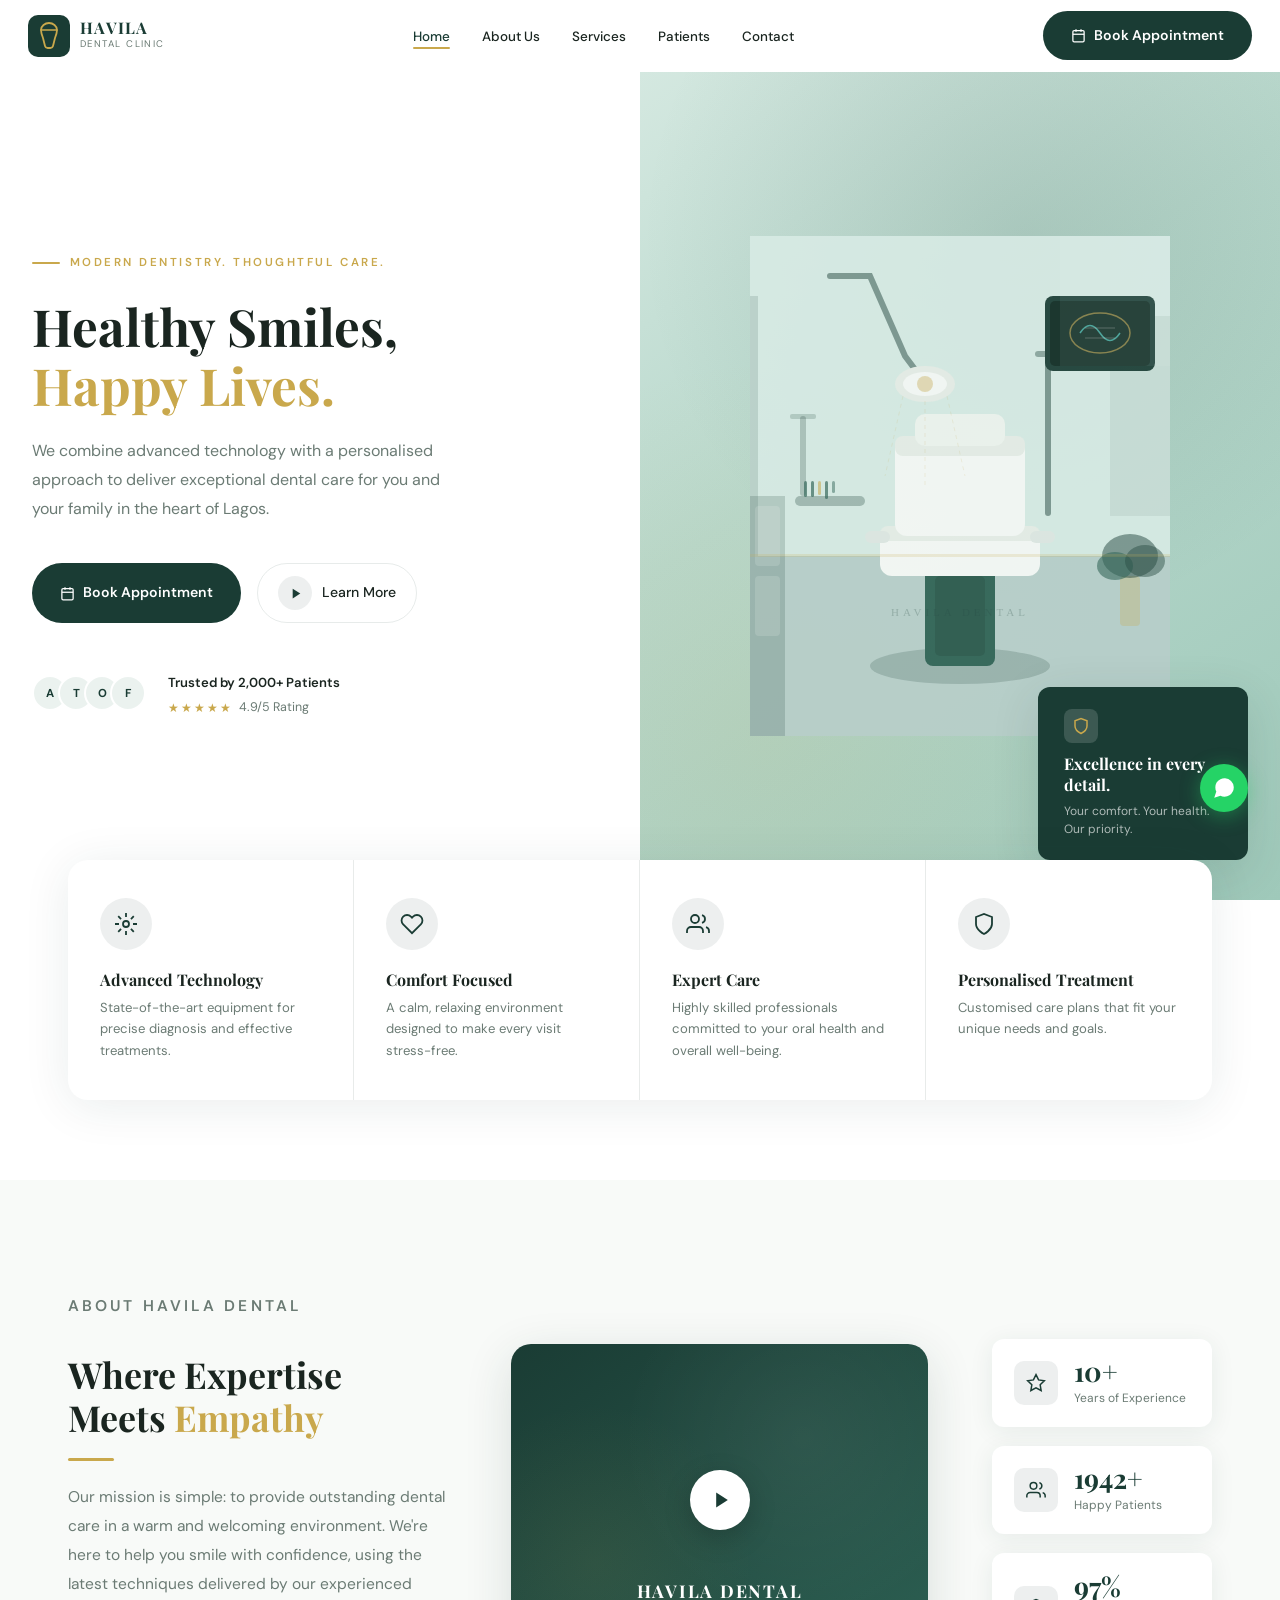
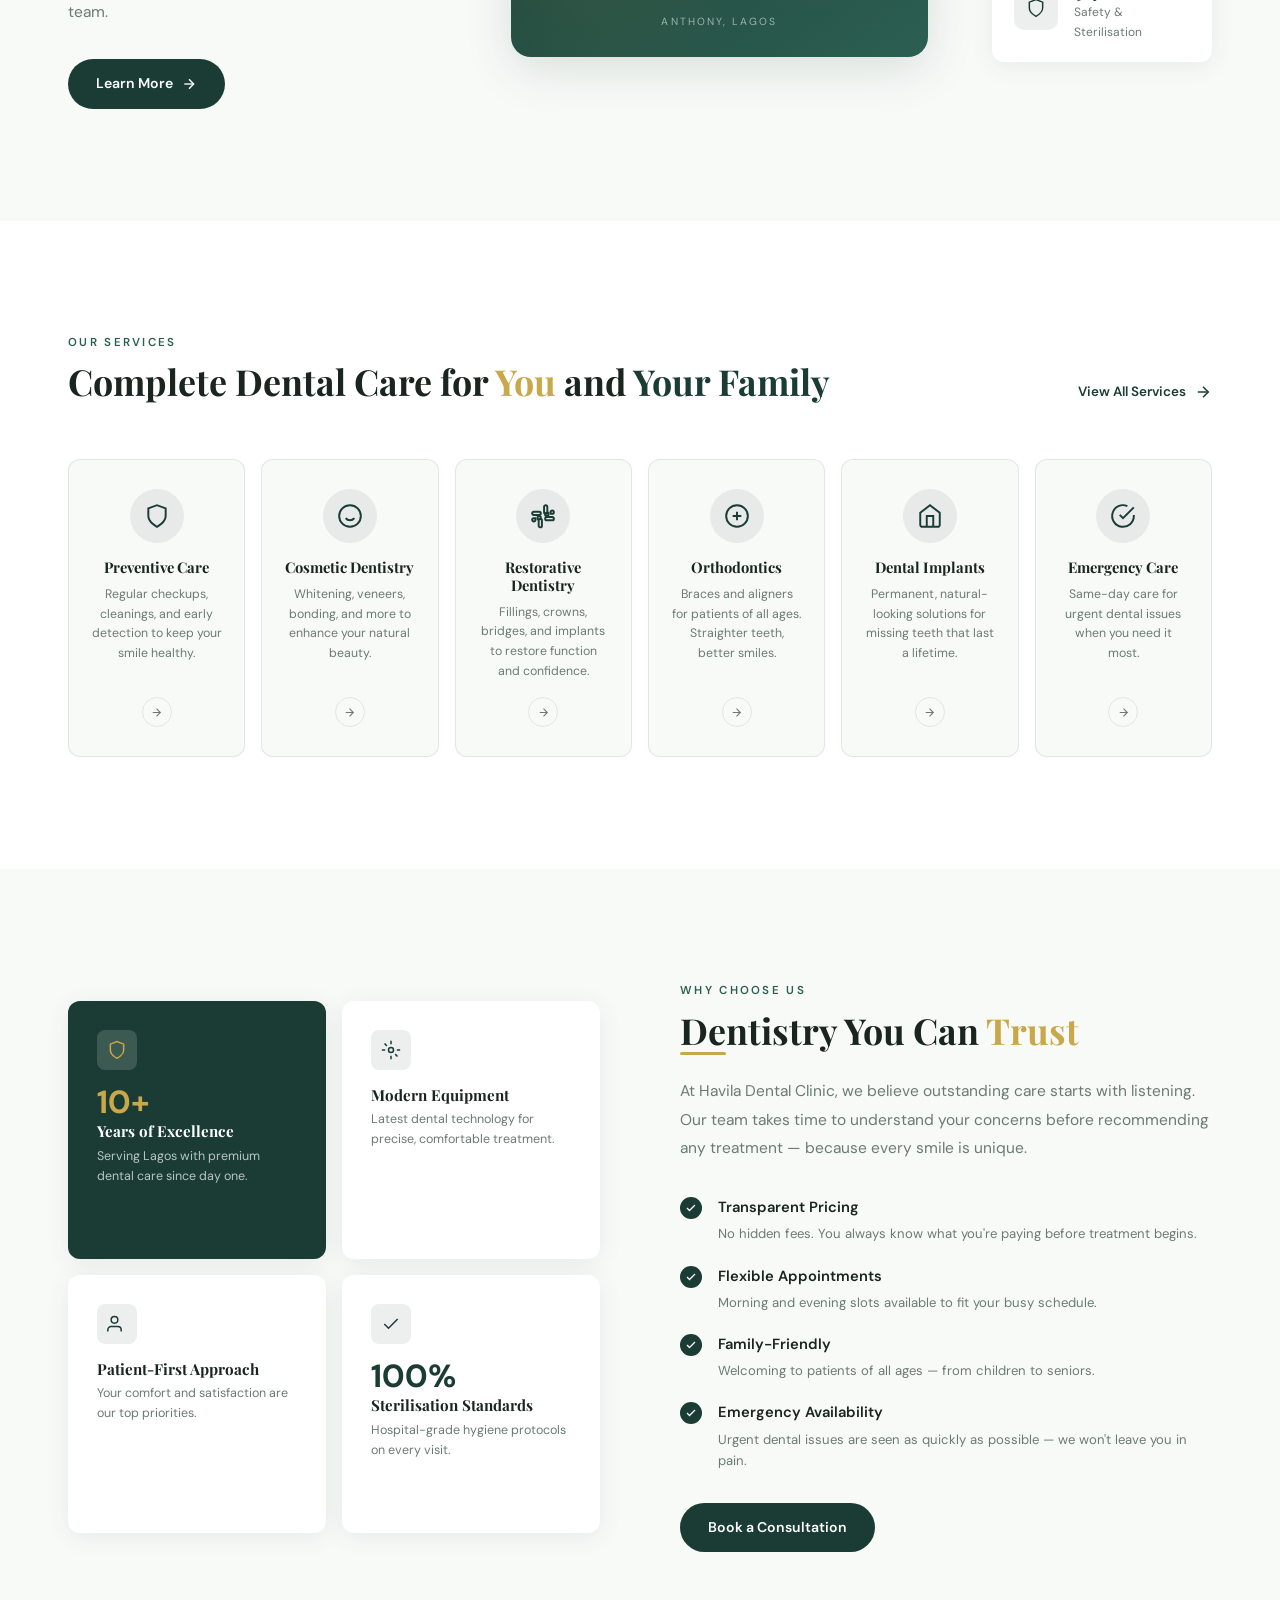
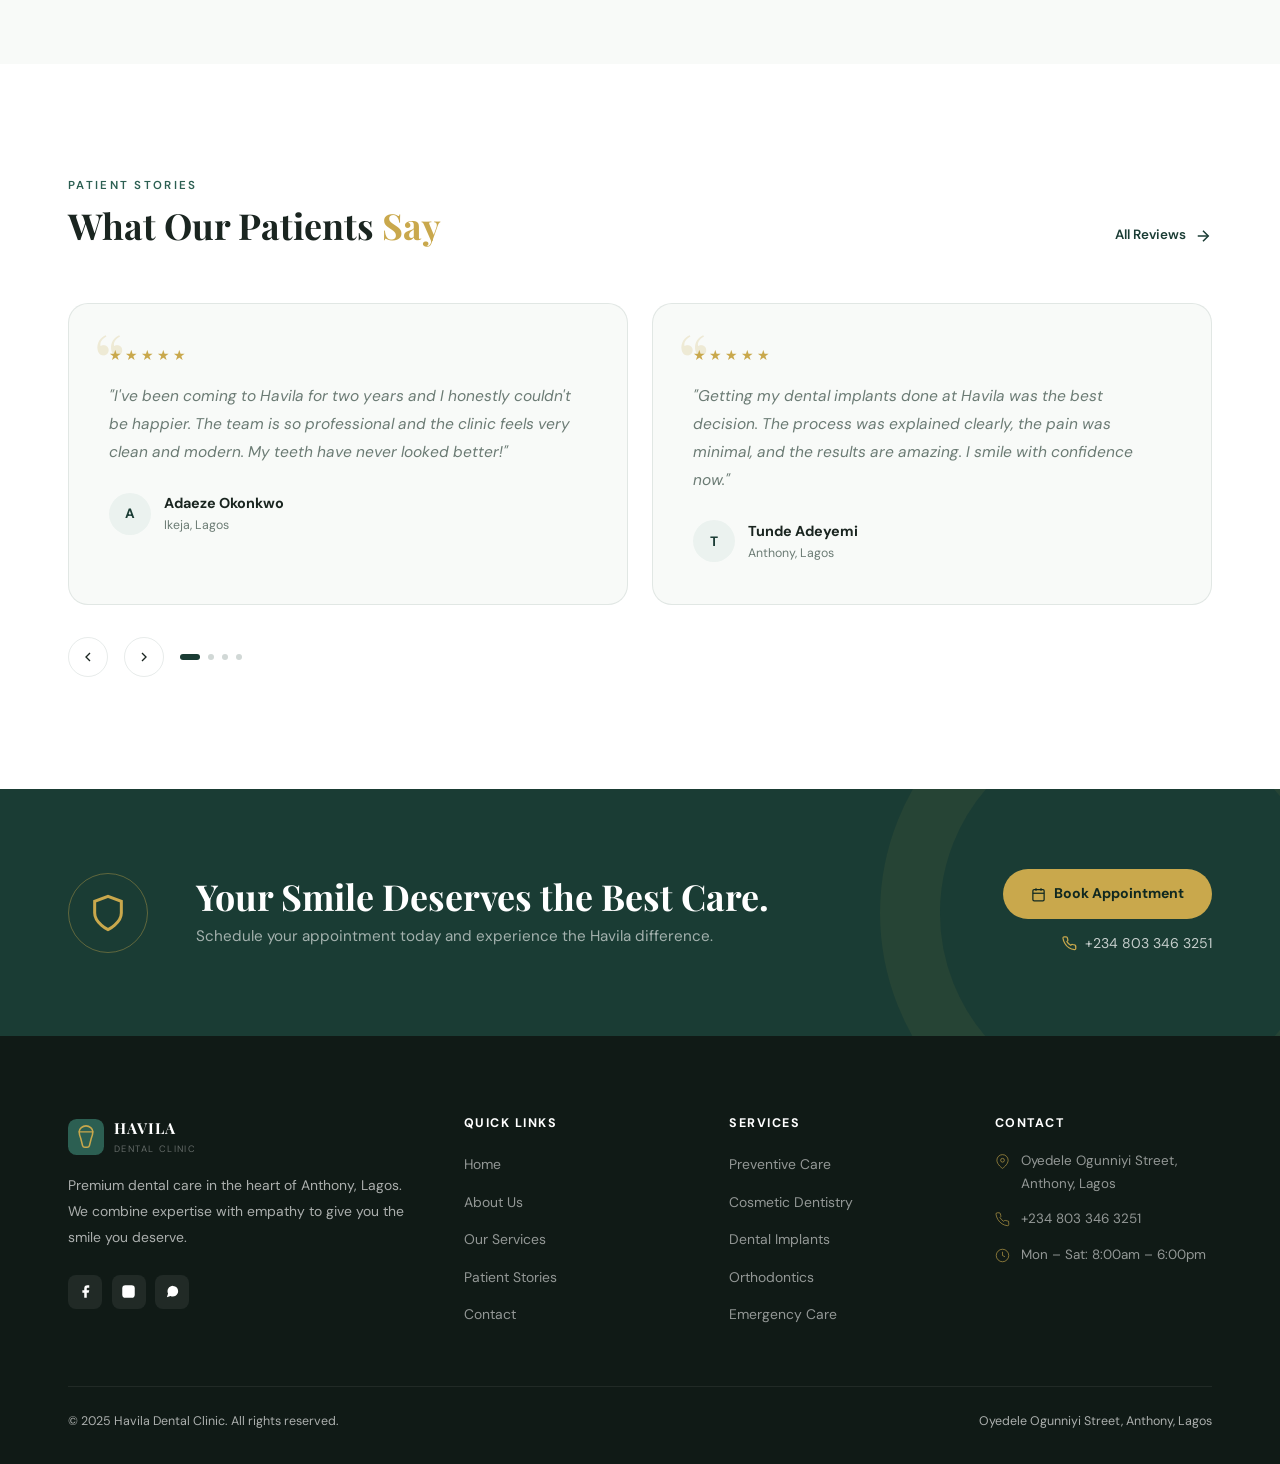
==== index.html @ 0b5bcbea "Rebuild website with Harmony Dental template design Complete redesign to clean light-theme layout ma" ====
<!DOCTYPE html>
<html lang="en">
<head>
  <meta charset="UTF-8" />
  <meta name="viewport" content="width=device-width, initial-scale=1.0" />
  <title>Havila Dental Clinic — Premium Dental Care in Lagos</title>
  <meta name="description" content="Havila Dental Clinic offers premium dental care in Anthony, Lagos. Book your appointment today." />
  <link rel="preconnect" href="https://fonts.googleapis.com" />
  <link rel="preconnect" href="https://fonts.gstatic.com" crossorigin />
  <link href="https://fonts.googleapis.com/css2?family=Playfair+Display:ital,wght@0,700;0,800;1,700&family=DM+Sans:wght@400;500;600;700&display=swap" rel="stylesheet" />
  <link rel="stylesheet" href="styles.css" />
</head>
<body>

<!-- ═══ NAVBAR ═══ -->
<nav id="navbar">
  <a href="index.html" class="nav-logo">
    <svg class="nav-logo-icon" viewBox="0 0 42 42" fill="none" xmlns="http://www.w3.org/2000/svg">
      <rect width="42" height="42" rx="10" fill="#1A3C34"/>
      <path d="M21 8C17 8 13 11 13 15c0 2.5.8 5 2 8l2 8c.3 1.2 1.4 2 2.6 2h2.8c1.2 0 2.3-.8 2.6-2l2-8c1.2-3 2-5.5 2-8 0-4-4-7-8-7z" fill="none" stroke="#C9A84C" stroke-width="1.8" stroke-linejoin="round"/>
      <path d="M13 15h16" stroke="#C9A84C" stroke-width="1.4" stroke-linecap="round"/>
    </svg>
    <div class="nav-logo-text">
      <span class="nav-logo-name">HAVILA</span>
      <span class="nav-logo-sub">Dental Clinic</span>
    </div>
  </a>

  <ul class="nav-links">
    <li><a href="index.html" class="active">Home</a></li>
    <li><a href="about.html">About Us</a></li>
    <li><a href="services.html">Services</a></li>
    <li><a href="testimonials.html">Patients</a></li>
    <li><a href="contact.html">Contact</a></li>
  </ul>

  <div class="nav-right">
    <a href="contact.html" class="btn-primary">
      <svg width="15" height="15" viewBox="0 0 24 24" fill="none" stroke="currentColor" stroke-width="2"><rect x="3" y="4" width="18" height="18" rx="2"/><line x1="16" y1="2" x2="16" y2="6"/><line x1="8" y1="2" x2="8" y2="6"/><line x1="3" y1="10" x2="21" y2="10"/></svg>
      Book Appointment
    </a>
    <button class="nav-toggle" id="navToggle" aria-label="Menu">
      <span></span><span></span><span></span>
    </button>
  </div>
</nav>

<!-- Mobile Nav -->
<div class="nav-mobile" id="mobileNav">
  <div class="nav-mobile-header">
    <a href="index.html" class="nav-logo">
      <svg class="nav-logo-icon" viewBox="0 0 42 42" fill="none"><rect width="42" height="42" rx="10" fill="#1A3C34"/><path d="M21 8C17 8 13 11 13 15c0 2.5.8 5 2 8l2 8c.3 1.2 1.4 2 2.6 2h2.8c1.2 0 2.3-.8 2.6-2l2-8c1.2-3 2-5.5 2-8 0-4-4-7-8-7z" fill="none" stroke="#C9A84C" stroke-width="1.8"/><path d="M13 15h16" stroke="#C9A84C" stroke-width="1.4" stroke-linecap="round"/></svg>
      <div class="nav-logo-text"><span class="nav-logo-name">HAVILA</span><span class="nav-logo-sub">Dental Clinic</span></div>
    </a>
    <button class="nav-close" id="navClose">✕</button>
  </div>
  <a href="index.html">Home</a>
  <a href="about.html">About Us</a>
  <a href="services.html">Services</a>
  <a href="testimonials.html">Patients</a>
  <a href="contact.html">Contact</a>
  <a href="contact.html" class="btn-primary">Book Appointment</a>
</div>

<!-- ═══ HERO ═══ -->
<section class="hero">
  <div class="hero-content">
    <p class="hero-eyebrow">Modern Dentistry. Thoughtful Care.</p>
    <h1>Healthy Smiles,<br><span class="gold">Happy Lives.</span></h1>
    <p class="hero-sub">We combine advanced technology with a personalised approach to deliver exceptional dental care for you and your family in the heart of Lagos.</p>
    <div class="hero-ctas">
      <a href="contact.html" class="btn-primary">
        <svg width="15" height="15" viewBox="0 0 24 24" fill="none" stroke="currentColor" stroke-width="2"><rect x="3" y="4" width="18" height="18" rx="2"/><line x1="16" y1="2" x2="16" y2="6"/><line x1="8" y1="2" x2="8" y2="6"/><line x1="3" y1="10" x2="21" y2="10"/></svg>
        Book Appointment
      </a>
      <a href="about.html" class="btn-ghost">
        <span class="play-icon">
          <svg viewBox="0 0 24 24"><polygon points="5,3 19,12 5,21"/></svg>
        </span>
        Learn More
      </a>
    </div>
    <div class="hero-proof">
      <div class="avatars">
        <div class="avatar">A</div>
        <div class="avatar">T</div>
        <div class="avatar">O</div>
        <div class="avatar">F</div>
      </div>
      <div class="proof-info">
        <span class="proof-label">Trusted by 2,000+ Patients</span>
        <div class="proof-rating">
          <span class="stars">★★★★★</span>
          <span class="rating-text">4.9/5 Rating</span>
        </div>
      </div>
    </div>
  </div>

  <div class="hero-image">
    <div class="hero-image-bg"></div>
    <div class="hero-image-art">
      <svg class="hero-svg-art" viewBox="0 0 420 500" fill="none" xmlns="http://www.w3.org/2000/svg">
        <!-- Room background -->
        <rect width="420" height="500" fill="#C8DDD7"/>
        <!-- Back wall -->
        <rect x="0" y="0" width="420" height="320" fill="#D8EBE5"/>
        <!-- Floor -->
        <rect x="0" y="320" width="420" height="180" fill="#B8CECA"/>
        <!-- Wall accent panels -->
        <rect x="0" y="60" width="8" height="260" fill="#1A3C34" opacity="0.15"/>
        <rect x="360" y="80" width="60" height="200" fill="#1A3C34" opacity="0.08"/>
        <!-- Dental chair base -->
        <ellipse cx="210" cy="430" rx="90" ry="18" fill="#1A3C34" opacity="0.2"/>
        <rect x="175" y="330" width="70" height="100" rx="8" fill="#2C5F52"/>
        <rect x="185" y="340" width="50" height="80" rx="5" fill="#1A3C34" opacity="0.3"/>
        <!-- Chair seat -->
        <rect x="130" y="290" width="160" height="50" rx="12" fill="#F8FAF8"/>
        <rect x="130" y="290" width="160" height="15" rx="8" fill="#E8EEE8"/>
        <!-- Chair back -->
        <rect x="145" y="200" width="130" height="100" rx="12" fill="#F8FAF8"/>
        <rect x="145" y="200" width="130" height="20" rx="8" fill="#E8EEE8"/>
        <!-- Headrest -->
        <rect x="165" y="178" width="90" height="32" rx="10" fill="#F0F5F0"/>
        <!-- Armrests -->
        <rect x="115" y="295" width="25" height="12" rx="6" fill="#E0E8E4"/>
        <rect x="280" y="295" width="25" height="12" rx="6" fill="#E0E8E4"/>
        <!-- Monitor arm -->
        <rect x="295" y="120" width="6" height="160" rx="3" fill="#1A3C34" opacity="0.5"/>
        <rect x="285" y="115" width="26" height="6" rx="3" fill="#1A3C34" opacity="0.4"/>
        <!-- Monitor screen -->
        <rect x="295" y="60" width="110" height="75" rx="8" fill="#1A3C34"/>
        <rect x="300" y="65" width="100" height="65" rx="5" fill="#0D2820"/>
        <!-- X-ray display on monitor -->
        <ellipse cx="350" cy="97" rx="30" ry="20" fill="none" stroke="#C9A84C" stroke-width="1.5" opacity="0.6"/>
        <path d="M330 97 Q340 82 350 97 Q360 112 370 97" stroke="#4ECDC4" stroke-width="1.5" fill="none" opacity="0.7"/>
        <path d="M335 92 L365 92" stroke="rgba(255,255,255,0.3)" stroke-width="0.8"/>
        <path d="M335 102 L365 102" stroke="rgba(255,255,255,0.3)" stroke-width="0.8"/>
        <!-- Dental light arm -->
        <path d="M80 40 L120 40 L155 120 L170 140" stroke="#1A3C34" stroke-width="6" stroke-linecap="round" opacity="0.5"/>
        <!-- Dental light head -->
        <ellipse cx="175" cy="148" rx="30" ry="18" fill="#E8EEE8"/>
        <ellipse cx="175" cy="148" rx="22" ry="12" fill="#F8FAF8"/>
        <circle cx="175" cy="148" r="8" fill="#C9A84C" opacity="0.4"/>
        <!-- Light beam -->
        <path d="M153 160 L135 240 M175 165 L175 250 M197 160 L215 240" stroke="#C9A84C" stroke-width="1" opacity="0.15" stroke-dasharray="4 4"/>
        <!-- Tool tray -->
        <rect x="45" y="260" width="70" height="10" rx="5" fill="#1A3C34" opacity="0.3"/>
        <rect x="50" y="180" width="6" height="80" rx="3" fill="#1A3C34" opacity="0.25"/>
        <rect x="40" y="178" width="26" height="5" rx="2" fill="#1A3C34" opacity="0.2"/>
        <!-- Tools on tray -->
        <rect x="54" y="245" width="3" height="16" rx="1.5" fill="#2C5F52" opacity="0.7"/>
        <rect x="61" y="245" width="3" height="16" rx="1.5" fill="#2C5F52" opacity="0.7"/>
        <rect x="68" y="245" width="3" height="14" rx="1.5" fill="#C9A84C" opacity="0.6"/>
        <rect x="75" y="245" width="3" height="18" rx="1.5" fill="#2C5F52" opacity="0.7"/>
        <rect x="82" y="245" width="3" height="12" rx="1.5" fill="#2C5F52" opacity="0.5"/>
        <!-- Cabinet -->
        <rect x="0" y="260" width="35" height="240" fill="#1A3C34" opacity="0.2"/>
        <rect x="5" y="270" width="25" height="60" rx="4" fill="rgba(255,255,255,0.15)"/>
        <rect x="5" y="340" width="25" height="60" rx="4" fill="rgba(255,255,255,0.15)"/>
        <!-- Plant -->
        <rect x="370" y="340" width="20" height="50" rx="4" fill="#C9A84C" opacity="0.3"/>
        <ellipse cx="380" cy="320" rx="28" ry="22" fill="#1A3C34" opacity="0.5"/>
        <ellipse cx="365" cy="330" rx="18" ry="14" fill="#2C5F52" opacity="0.6"/>
        <ellipse cx="395" cy="325" rx="20" ry="16" fill="#1A3C34" opacity="0.45"/>
        <!-- Gold accent line -->
        <rect x="0" y="318" width="420" height="3" fill="#C9A84C" opacity="0.2"/>
        <!-- Window light effect -->
        <rect x="310" y="0" width="110" height="130" fill="white" opacity="0.06"/>
        <!-- Havila logo watermark -->
        <text x="210" y="380" font-family="serif" font-size="11" fill="#1A3C34" opacity="0.25" text-anchor="middle" letter-spacing="4">HAVILA DENTAL</text>
      </svg>
    </div>
    <div class="hero-badge">
      <div class="hero-badge-icon">
        <svg viewBox="0 0 24 24" fill="none" stroke="currentColor" stroke-width="2"><path d="M12 22s8-4 8-10V5l-8-3-8 3v7c0 6 8 10 8 10z"/></svg>
      </div>
      <div class="hero-badge-title">Excellence in every detail.</div>
      <div class="hero-badge-sub">Your comfort. Your health. Our priority.</div>
    </div>
  </div>
</section>

<!-- ═══ FEATURES STRIP ═══ -->
<section class="features">
  <div class="container">
    <div class="features-inner reveal">
      <div class="features-grid">
        <div class="feature-item">
          <div class="feature-icon">
            <svg viewBox="0 0 24 24" stroke-width="1.8"><circle cx="12" cy="12" r="3"/><path d="M12 1v4M12 19v4M4.22 4.22l2.83 2.83M16.95 16.95l2.83 2.83M1 12h4M19 12h4M4.22 19.78l2.83-2.83M16.95 7.05l2.83-2.83"/></svg>
          </div>
          <h4 class="feature-title">Advanced Technology</h4>
          <p class="feature-desc">State-of-the-art equipment for precise diagnosis and effective treatments.</p>
        </div>
        <div class="feature-item">
          <div class="feature-icon">
            <svg viewBox="0 0 24 24" stroke-width="1.8"><path d="M20.84 4.61a5.5 5.5 0 0 0-7.78 0L12 5.67l-1.06-1.06a5.5 5.5 0 0 0-7.78 7.78l1.06 1.06L12 21.23l7.78-7.78 1.06-1.06a5.5 5.5 0 0 0 0-7.78z"/></svg>
          </div>
          <h4 class="feature-title">Comfort Focused</h4>
          <p class="feature-desc">A calm, relaxing environment designed to make every visit stress-free.</p>
        </div>
        <div class="feature-item">
          <div class="feature-icon">
            <svg viewBox="0 0 24 24" stroke-width="1.8"><path d="M17 21v-2a4 4 0 0 0-4-4H5a4 4 0 0 0-4 4v2"/><circle cx="9" cy="7" r="4"/><path d="M23 21v-2a4 4 0 0 0-3-3.87"/><path d="M16 3.13a4 4 0 0 1 0 7.75"/></svg>
          </div>
          <h4 class="feature-title">Expert Care</h4>
          <p class="feature-desc">Highly skilled professionals committed to your oral health and overall well-being.</p>
        </div>
        <div class="feature-item">
          <div class="feature-icon">
            <svg viewBox="0 0 24 24" stroke-width="1.8"><path d="M12 22s8-4 8-10V5l-8-3-8 3v7c0 6 8 10 8 10z"/></svg>
          </div>
          <h4 class="feature-title">Personalised Treatment</h4>
          <p class="feature-desc">Customised care plans that fit your unique needs and goals.</p>
        </div>
      </div>
    </div>
  </div>
</section>

<!-- ═══ ABOUT ═══ -->
<section class="about">
  <div class="container">
    <div class="about-grid">
      <div class="reveal-left">
        <p class="about-eyebrow">About Havila Dental</p>
        <h2>Where Expertise Meets <span class="gold">Empathy</span></h2>
        <div class="about-divider"></div>
        <p>Our mission is simple: to provide outstanding dental care in a warm and welcoming environment. We're here to help you smile with confidence, using the latest techniques delivered by our experienced team.</p>
        <a href="about.html" class="btn-primary">
          Learn More
          <svg width="16" height="16" viewBox="0 0 24 24" fill="none" stroke="currentColor" stroke-width="2"><line x1="5" y1="12" x2="19" y2="12"/><polyline points="12,5 19,12 12,19"/></svg>
        </a>
      </div>

      <div class="about-video reveal">
        <div class="about-video-bg">
          <button class="play-btn" aria-label="Watch video">
            <svg viewBox="0 0 24 24"><polygon points="5,3 19,12 5,21"/></svg>
          </button>
          <div class="about-clinic-label">
            <span>Havila Dental</span>
            <small>Anthony, Lagos</small>
          </div>
        </div>
      </div>

      <div class="about-stats reveal-right">
        <div class="stat-card">
          <div class="stat-icon">
            <svg viewBox="0 0 24 24" stroke-width="1.8"><polygon points="12 2 15.09 8.26 22 9.27 17 14.14 18.18 21.02 12 17.77 5.82 21.02 7 14.14 2 9.27 8.91 8.26 12 2"/></svg>
          </div>
          <div>
            <div class="stat-number" data-target="10" data-suffix="+">0+</div>
            <div class="stat-label">Years of Experience</div>
          </div>
        </div>
        <div class="stat-card">
          <div class="stat-icon">
            <svg viewBox="0 0 24 24" stroke-width="1.8"><path d="M17 21v-2a4 4 0 0 0-4-4H5a4 4 0 0 0-4 4v2"/><circle cx="9" cy="7" r="4"/><path d="M23 21v-2a4 4 0 0 0-3-3.87"/><path d="M16 3.13a4 4 0 0 1 0 7.75"/></svg>
          </div>
          <div>
            <div class="stat-number" data-target="2000" data-suffix="+">0+</div>
            <div class="stat-label">Happy Patients</div>
          </div>
        </div>
        <div class="stat-card">
          <div class="stat-icon">
            <svg viewBox="0 0 24 24" stroke-width="1.8"><path d="M12 22s8-4 8-10V5l-8-3-8 3v7c0 6 8 10 8 10z"/></svg>
          </div>
          <div>
            <div class="stat-number" data-target="100" data-suffix="%">0%</div>
            <div class="stat-label">Safety &amp; Sterilisation</div>
          </div>
        </div>
      </div>
    </div>
  </div>
</section>

<!-- ═══ SERVICES ═══ -->
<section class="services">
  <div class="container">
    <div class="section-header">
      <div class="section-meta">
        <p class="section-eyebrow">Our Services</p>
        <h2 class="section-title">Complete Dental Care for <span class="gold">You</span> and <span class="green">Your Family</span></h2>
      </div>
      <a href="services.html" class="view-all">
        View All Services
        <svg viewBox="0 0 24 24" stroke-width="2"><line x1="5" y1="12" x2="19" y2="12"/><polyline points="12,5 19,12 12,19"/></svg>
      </a>
    </div>
    <div class="services-grid">
      <div class="service-card reveal delay-1">
        <div class="svc-icon"><svg viewBox="0 0 24 24" stroke-width="1.8"><path d="M12 22s8-4 8-10V5l-8-3-8 3v7c0 6 8 10 8 10z"/></svg></div>
        <h4 class="svc-name">Preventive Care</h4>
        <p class="svc-desc">Regular checkups, cleanings, and early detection to keep your smile healthy.</p>
        <div class="svc-arrow"><svg viewBox="0 0 24 24" stroke-width="2"><line x1="5" y1="12" x2="19" y2="12"/><polyline points="12,5 19,12 12,19"/></svg></div>
      </div>
      <div class="service-card reveal delay-2">
        <div class="svc-icon"><svg viewBox="0 0 24 24" stroke-width="1.8"><circle cx="12" cy="12" r="10"/><path d="M8 14s1.5 2 4 2 4-2 4-2"/><line x1="9" y1="9" x2="9.01" y2="9"/><line x1="15" y1="9" x2="15.01" y2="9"/></svg></div>
        <h4 class="svc-name">Cosmetic Dentistry</h4>
        <p class="svc-desc">Whitening, veneers, bonding, and more to enhance your natural beauty.</p>
        <div class="svc-arrow"><svg viewBox="0 0 24 24" stroke-width="2"><line x1="5" y1="12" x2="19" y2="12"/><polyline points="12,5 19,12 12,19"/></svg></div>
      </div>
      <div class="service-card reveal delay-3">
        <div class="svc-icon"><svg viewBox="0 0 24 24" stroke-width="1.8"><path d="M14.5 10c-.83 0-1.5-.67-1.5-1.5v-5c0-.83.67-1.5 1.5-1.5s1.5.67 1.5 1.5v5c0 .83-.67 1.5-1.5 1.5z"/><path d="M20.5 10H19V8.5c0-.83.67-1.5 1.5-1.5s1.5.67 1.5 1.5-.67 1.5-1.5 1.5z"/><path d="M9.5 14.5c.83 0 1.5.67 1.5 1.5v5c0 .83-.67 1.5-1.5 1.5S8 21.83 8 21v-5c0-.83.67-1.5 1.5-1.5z"/><path d="M3.5 14H5v1.5c0 .83-.67 1.5-1.5 1.5S2 16.33 2 15.5 2.67 14 3.5 14z"/><path d="M14 14.5c0-.83.67-1.5 1.5-1.5h5c.83 0 1.5.67 1.5 1.5s-.67 1.5-1.5 1.5h-5c-.83 0-1.5-.67-1.5-1.5z"/><path d="M15.5 9H17v1.5c0 .83-.67 1.5-1.5 1.5S14 11.33 14 10.5 14.67 9 15.5 9z"/><path d="M10 9.5c0 .83-.67 1.5-1.5 1.5h-5C2.67 11 2 10.33 2 9.5S2.67 8 3.5 8h5c.83 0 1.5.67 1.5 1.5z"/><path d="M8.5 15H7v-1.5c0-.83.67-1.5 1.5-1.5s1.5.67 1.5 1.5S9.33 15 8.5 15z"/></svg></div>
        <h4 class="svc-name">Restorative Dentistry</h4>
        <p class="svc-desc">Fillings, crowns, bridges, and implants to restore function and confidence.</p>
        <div class="svc-arrow"><svg viewBox="0 0 24 24" stroke-width="2"><line x1="5" y1="12" x2="19" y2="12"/><polyline points="12,5 19,12 12,19"/></svg></div>
      </div>
      <div class="service-card reveal delay-1">
        <div class="svc-icon"><svg viewBox="0 0 24 24" stroke-width="1.8"><circle cx="12" cy="12" r="10"/><path d="M8 12h8"/><path d="M12 8v8"/></svg></div>
        <h4 class="svc-name">Orthodontics</h4>
        <p class="svc-desc">Braces and aligners for patients of all ages. Straighter teeth, better smiles.</p>
        <div class="svc-arrow"><svg viewBox="0 0 24 24" stroke-width="2"><line x1="5" y1="12" x2="19" y2="12"/><polyline points="12,5 19,12 12,19"/></svg></div>
      </div>
      <div class="service-card reveal delay-2">
        <div class="svc-icon"><svg viewBox="0 0 24 24" stroke-width="1.8"><path d="M3 9l9-7 9 7v11a2 2 0 0 1-2 2H5a2 2 0 0 1-2-2z"/><polyline points="9 22 9 12 15 12 15 22"/></svg></div>
        <h4 class="svc-name">Dental Implants</h4>
        <p class="svc-desc">Permanent, natural-looking solutions for missing teeth that last a lifetime.</p>
        <div class="svc-arrow"><svg viewBox="0 0 24 24" stroke-width="2"><line x1="5" y1="12" x2="19" y2="12"/><polyline points="12,5 19,12 12,19"/></svg></div>
      </div>
      <div class="service-card reveal delay-3">
        <div class="svc-icon"><svg viewBox="0 0 24 24" stroke-width="1.8"><path d="M22 11.08V12a10 10 0 1 1-5.93-9.14"/><polyline points="22 4 12 14.01 9 11.01"/></svg></div>
        <h4 class="svc-name">Emergency Care</h4>
        <p class="svc-desc">Same-day care for urgent dental issues when you need it most.</p>
        <div class="svc-arrow"><svg viewBox="0 0 24 24" stroke-width="2"><line x1="5" y1="12" x2="19" y2="12"/><polyline points="12,5 19,12 12,19"/></svg></div>
      </div>
    </div>
  </div>
</section>

<!-- ═══ WHY US ═══ -->
<section class="why">
  <div class="container">
    <div class="why-grid">
      <div class="why-visual reveal-left">
        <div class="why-card featured">
          <div class="why-card-icon">
            <svg viewBox="0 0 24 24" stroke-width="1.8"><path d="M12 22s8-4 8-10V5l-8-3-8 3v7c0 6 8 10 8 10z"/></svg>
          </div>
          <div class="why-card-num">10+</div>
          <h4>Years of Excellence</h4>
          <p>Serving Lagos with premium dental care since day one.</p>
        </div>
        <div class="why-card">
          <div class="why-card-icon">
            <svg viewBox="0 0 24 24" stroke-width="1.8"><circle cx="12" cy="12" r="3"/><path d="M12 1v4M12 19v4M4.22 4.22l2.83 2.83M16.95 16.95l2.83 2.83M1 12h4M19 12h4"/></svg>
          </div>
          <h4>Modern Equipment</h4>
          <p>Latest dental technology for precise, comfortable treatment.</p>
        </div>
        <div class="why-card">
          <div class="why-card-icon">
            <svg viewBox="0 0 24 24" stroke-width="1.8"><path d="M17 21v-2a4 4 0 0 0-4-4H5a4 4 0 0 0-4 4v2"/><circle cx="9" cy="7" r="4"/></svg>
          </div>
          <h4>Patient-First Approach</h4>
          <p>Your comfort and satisfaction are our top priorities.</p>
        </div>
        <div class="why-card">
          <div class="why-card-icon">
            <svg viewBox="0 0 24 24" stroke-width="1.8"><polyline points="20 6 9 17 4 12"/></svg>
          </div>
          <div class="why-card-num" style="color:var(--green)">100%</div>
          <h4>Sterilisation Standards</h4>
          <p>Hospital-grade hygiene protocols on every visit.</p>
        </div>
      </div>
      <div class="why-content reveal-right">
        <p class="section-eyebrow">Why Choose Us</p>
        <h2 class="section-title">Dentistry You Can <span class="gold">Trust</span></h2>
        <div class="about-divider"></div>
        <p style="color:var(--text-muted);font-size:0.97rem;line-height:1.85;margin-bottom:1.5rem;">At Havila Dental Clinic, we believe outstanding care starts with listening. Our team takes time to understand your concerns before recommending any treatment — because every smile is unique.</p>
        <div class="why-list">
          <div class="why-item">
            <div class="why-check"><svg viewBox="0 0 24 24" stroke-width="2.5"><polyline points="20 6 9 17 4 12"/></svg></div>
            <div class="why-item-text">
              <h5>Transparent Pricing</h5>
              <p>No hidden fees. You always know what you're paying before treatment begins.</p>
            </div>
          </div>
          <div class="why-item">
            <div class="why-check"><svg viewBox="0 0 24 24" stroke-width="2.5"><polyline points="20 6 9 17 4 12"/></svg></div>
            <div class="why-item-text">
              <h5>Flexible Appointments</h5>
              <p>Morning and evening slots available to fit your busy schedule.</p>
            </div>
          </div>
          <div class="why-item">
            <div class="why-check"><svg viewBox="0 0 24 24" stroke-width="2.5"><polyline points="20 6 9 17 4 12"/></svg></div>
            <div class="why-item-text">
              <h5>Family-Friendly</h5>
              <p>Welcoming to patients of all ages — from children to seniors.</p>
            </div>
          </div>
          <div class="why-item">
            <div class="why-check"><svg viewBox="0 0 24 24" stroke-width="2.5"><polyline points="20 6 9 17 4 12"/></svg></div>
            <div class="why-item-text">
              <h5>Emergency Availability</h5>
              <p>Urgent dental issues are seen as quickly as possible — we won't leave you in pain.</p>
            </div>
          </div>
        </div>
        <div style="margin-top:2rem;">
          <a href="contact.html" class="btn-primary">Book a Consultation</a>
        </div>
      </div>
    </div>
  </div>
</section>

<!-- ═══ TESTIMONIALS ═══ -->
<section class="testimonials">
  <div class="container">
    <div class="section-header">
      <div class="section-meta">
        <p class="section-eyebrow">Patient Stories</p>
        <h2 class="section-title">What Our Patients <span class="gold">Say</span></h2>
      </div>
      <a href="testimonials.html" class="view-all">
        All Reviews
        <svg viewBox="0 0 24 24" stroke-width="2"><line x1="5" y1="12" x2="19" y2="12"/><polyline points="12,5 19,12 12,19"/></svg>
      </a>
    </div>
    <div class="testi-track-wrap">
      <div class="testi-track" id="testiTrack">
        <div class="testi-card">
          <div class="testi-stars">★★★★★</div>
          <p class="testi-text">"I've been coming to Havila for two years and I honestly couldn't be happier. The team is so professional and the clinic feels very clean and modern. My teeth have never looked better!"</p>
          <div class="testi-reviewer">
            <div class="testi-avatar">A</div>
            <div><div class="testi-name">Adaeze Okonkwo</div><div class="testi-loc">Ikeja, Lagos</div></div>
          </div>
        </div>
        <div class="testi-card">
          <div class="testi-stars">★★★★★</div>
          <p class="testi-text">"Getting my dental implants done at Havila was the best decision. The process was explained clearly, the pain was minimal, and the results are amazing. I smile with confidence now."</p>
          <div class="testi-reviewer">
            <div class="testi-avatar">T</div>
            <div><div class="testi-name">Tunde Adeyemi</div><div class="testi-loc">Anthony, Lagos</div></div>
          </div>
        </div>
        <div class="testi-card">
          <div class="testi-stars">★★★★★</div>
          <p class="testi-text">"As someone who used to dread the dentist, Havila changed everything. The staff are so gentle and patient. My kids actually look forward to their checkups now. Highly recommended!"</p>
          <div class="testi-reviewer">
            <div class="testi-avatar">F</div>
            <div><div class="testi-name">Funke Balogun</div><div class="testi-loc">Maryland, Lagos</div></div>
          </div>
        </div>
        <div class="testi-card">
          <div class="testi-stars">★★★★★</div>
          <p class="testi-text">"The whitening treatment I got was exceptional — results beyond what I expected. The doctor took time to understand what I wanted and delivered exactly that. Will definitely return."</p>
          <div class="testi-reviewer">
            <div class="testi-avatar">O</div>
            <div><div class="testi-name">Oluwaseun Martins</div><div class="testi-loc">Gbagada, Lagos</div></div>
          </div>
        </div>
      </div>
    </div>
    <div class="testi-controls">
      <button class="testi-btn" id="testiPrev" aria-label="Previous">
        <svg viewBox="0 0 24 24" stroke-width="2"><polyline points="15 18 9 12 15 6"/></svg>
      </button>
      <button class="testi-btn" id="testiNext" aria-label="Next">
        <svg viewBox="0 0 24 24" stroke-width="2"><polyline points="9 18 15 12 9 6"/></svg>
      </button>
      <div class="testi-dots">
        <div class="testi-dot active"></div>
        <div class="testi-dot"></div>
        <div class="testi-dot"></div>
        <div class="testi-dot"></div>
      </div>
    </div>
  </div>
</section>

<!-- ═══ CTA BANNER ═══ -->
<section class="cta-banner">
  <div class="container">
    <div class="cta-inner">
      <div class="cta-icon-wrap">
        <svg viewBox="0 0 24 24" fill="none" stroke="currentColor" stroke-width="1.8"><path d="M12 22s8-4 8-10V5l-8-3-8 3v7c0 6 8 10 8 10z"/></svg>
      </div>
      <div class="cta-text">
        <h2 class="cta-title">Your Smile Deserves the Best Care.</h2>
        <p class="cta-sub">Schedule your appointment today and experience the Havila difference.</p>
      </div>
      <div class="cta-actions">
        <a href="contact.html" class="btn-gold">
          <svg width="15" height="15" viewBox="0 0 24 24" fill="none" stroke="currentColor" stroke-width="2"><rect x="3" y="4" width="18" height="18" rx="2"/><line x1="16" y1="2" x2="16" y2="6"/><line x1="8" y1="2" x2="8" y2="6"/><line x1="3" y1="10" x2="21" y2="10"/></svg>
          Book Appointment
        </a>
        <div class="cta-phone">
          <svg viewBox="0 0 24 24" fill="none" stroke="currentColor" stroke-width="2"><path d="M22 16.92v3a2 2 0 0 1-2.18 2 19.79 19.79 0 0 1-8.63-3.07A19.5 19.5 0 0 1 4.69 12 19.79 19.79 0 0 1 1.61 3.44 2 2 0 0 1 3.6 1.27h3a2 2 0 0 1 2 1.72c.127.96.361 1.903.7 2.81a2 2 0 0 1-.45 2.11L7.91 8.91a16 16 0 0 0 6 6l.91-.91a2 2 0 0 1 2.11-.45c.907.339 1.85.573 2.81.7A2 2 0 0 1 21.73 16.92z"/></svg>
          +234 803 346 3251
        </div>
      </div>
    </div>
  </div>
</section>

<!-- ═══ FOOTER ═══ -->
<footer class="footer">
  <div class="container">
    <div class="footer-grid">
      <div class="footer-brand">
        <div class="footer-logo">
          <svg class="footer-logo-icon" viewBox="0 0 42 42" fill="none"><rect width="42" height="42" rx="10" fill="#2C5F52"/><path d="M21 8C17 8 13 11 13 15c0 2.5.8 5 2 8l2 8c.3 1.2 1.4 2 2.6 2h2.8c1.2 0 2.3-.8 2.6-2l2-8c1.2-3 2-5.5 2-8 0-4-4-7-8-7z" fill="none" stroke="#C9A84C" stroke-width="1.8"/><path d="M13 15h16" stroke="#C9A84C" stroke-width="1.4" stroke-linecap="round"/></svg>
          <div>
            <div class="footer-logo-name">HAVILA</div>
            <div class="footer-logo-sub">Dental Clinic</div>
          </div>
        </div>
        <p>Premium dental care in the heart of Anthony, Lagos. We combine expertise with empathy to give you the smile you deserve.</p>
        <div class="footer-socials">
          <a href="#" class="footer-social" aria-label="Facebook"><svg viewBox="0 0 24 24"><path d="M18 2h-3a5 5 0 0 0-5 5v3H7v4h3v8h4v-8h3l1-4h-4V7a1 1 0 0 1 1-1h3z"/></svg></a>
          <a href="#" class="footer-social" aria-label="Instagram"><svg viewBox="0 0 24 24"><rect x="2" y="2" width="20" height="20" rx="5" ry="5"/><path d="M16 11.37A4 4 0 1 1 12.63 8 4 4 0 0 1 16 11.37z"/><line x1="17.5" y1="6.5" x2="17.51" y2="6.5"/></svg></a>
          <a href="https://wa.me/2348033463251" class="footer-social" aria-label="WhatsApp"><svg viewBox="0 0 24 24"><path d="M21 11.5a8.38 8.38 0 0 1-.9 3.8 8.5 8.5 0 0 1-7.6 4.7 8.38 8.38 0 0 1-3.8-.9L3 21l1.9-5.7a8.38 8.38 0 0 1-.9-3.8 8.5 8.5 0 0 1 4.7-7.6 8.38 8.38 0 0 1 3.8-.9h.5a8.48 8.48 0 0 1 8 8v.5z"/></svg></a>
        </div>
      </div>
      <div class="footer-col">
        <h4>Quick Links</h4>
        <ul>
          <li><a href="index.html">Home</a></li>
          <li><a href="about.html">About Us</a></li>
          <li><a href="services.html">Our Services</a></li>
          <li><a href="testimonials.html">Patient Stories</a></li>
          <li><a href="contact.html">Contact</a></li>
        </ul>
      </div>
      <div class="footer-col">
        <h4>Services</h4>
        <ul>
          <li><a href="services.html">Preventive Care</a></li>
          <li><a href="services.html">Cosmetic Dentistry</a></li>
          <li><a href="services.html">Dental Implants</a></li>
          <li><a href="services.html">Orthodontics</a></li>
          <li><a href="services.html">Emergency Care</a></li>
        </ul>
      </div>
      <div class="footer-col">
        <h4>Contact</h4>
        <div class="footer-contact-item">
          <svg viewBox="0 0 24 24"><path d="M21 10c0 7-9 13-9 13s-9-6-9-13a9 9 0 0 1 18 0z"/><circle cx="12" cy="10" r="3"/></svg>
          <span>Oyedele Ogunniyi Street, Anthony, Lagos</span>
        </div>
        <div class="footer-contact-item">
          <svg viewBox="0 0 24 24"><path d="M22 16.92v3a2 2 0 0 1-2.18 2 19.79 19.79 0 0 1-8.63-3.07A19.5 19.5 0 0 1 4.69 12 19.79 19.79 0 0 1 1.61 3.44 2 2 0 0 1 3.6 1.27h3a2 2 0 0 1 2 1.72c.127.96.361 1.903.7 2.81a2 2 0 0 1-.45 2.11L7.91 8.91a16 16 0 0 0 6 6l.91-.91a2 2 0 0 1 2.11-.45c.907.339 1.85.573 2.81.7A2 2 0 0 1 21.73 16.92z"/></svg>
          <span>+234 803 346 3251</span>
        </div>
        <div class="footer-contact-item">
          <svg viewBox="0 0 24 24"><circle cx="12" cy="12" r="10"/><polyline points="12 6 12 12 16 14"/></svg>
          <span>Mon – Sat: 8:00am – 6:00pm</span>
        </div>
      </div>
    </div>
    <div class="footer-bottom">
      <span>© 2025 Havila Dental Clinic. All rights reserved.</span>
      <span>Oyedele Ogunniyi Street, Anthony, Lagos</span>
    </div>
  </div>
</footer>

<!-- WhatsApp Float -->
<a href="https://wa.me/2348033463251?text=Hello%2C%20I%20would%20like%20to%20book%20a%20dental%20appointment%20at%20Havila%20Dental%20Clinic" class="whatsapp-float" aria-label="Chat on WhatsApp" target="_blank">
  <svg viewBox="0 0 24 24"><path d="M21 11.5a8.38 8.38 0 0 1-.9 3.8 8.5 8.5 0 0 1-7.6 4.7 8.38 8.38 0 0 1-3.8-.9L3 21l1.9-5.7a8.38 8.38 0 0 1-.9-3.8 8.5 8.5 0 0 1 4.7-7.6 8.38 8.38 0 0 1 3.8-.9h.5a8.48 8.48 0 0 1 8 8v.5z"/></svg>
</a>

<!-- Scroll to Top -->
<button id="scrollTop" aria-label="Scroll to top">
  <svg viewBox="0 0 24 24" fill="none" stroke="currentColor" stroke-width="2"><polyline points="18 15 12 9 6 15"/></svg>
</button>

<script src="main.js"></script>
</body>
</html>
---- styles.css ----
/* ============================================================
   HAVILA DENTAL CLINIC — Styles (Clean Professional Theme)
   ============================================================ */

:root {
  --green:       #1A3C34;
  --green-dark:  #102820;
  --green-mid:   #2C5F52;
  --green-light: #EBF2EF;
  --green-dim:   rgba(26,60,52,0.08);
  --gold:        #C9A84C;
  --gold-light:  #E8C96A;
  --gold-dim:    rgba(201,168,76,0.15);
  --white:       #FFFFFF;
  --off-white:   #F8FAF8;
  --border:      rgba(26,60,52,0.10);
  --text:        #1A2520;
  --text-muted:  #6B7B74;
  --radius:      12px;
  --radius-lg:   20px;
  --ease:        cubic-bezier(0.25, 0.46, 0.45, 0.94);
  --t:           0.3s;
  --shadow:      0 4px 24px rgba(26,60,52,0.08);
  --shadow-lg:   0 12px 48px rgba(26,60,52,0.14);
}

*, *::before, *::after { box-sizing: border-box; margin: 0; padding: 0; }
html { scroll-behavior: smooth; }
body {
  font-family: 'DM Sans', sans-serif;
  background: var(--white);
  color: var(--text);
  line-height: 1.7;
  overflow-x: hidden;
}
img { max-width: 100%; display: block; }
a   { text-decoration: none; color: inherit; }
ul  { list-style: none; }
button { border: none; outline: none; font-family: inherit; cursor: pointer; }
input, select, textarea { font-family: inherit; }
h1, h2, h3, h4 {
  font-family: 'Playfair Display', serif;
  font-weight: 700;
  line-height: 1.2;
}

.container { max-width: 1200px; margin: 0 auto; padding: 0 28px; }
.gold  { color: var(--gold); }
.green { color: var(--green); }

/* ── BUTTONS ─────────────────────────────────────────────── */
.btn-primary {
  display: inline-flex; align-items: center; gap: 8px;
  background: var(--green); color: var(--white);
  padding: 13px 28px; border-radius: 50px;
  font-size: 0.88rem; font-weight: 600;
  transition: background var(--t), transform var(--t), box-shadow var(--t);
}
.btn-primary:hover { background: var(--green-mid); transform: translateY(-2px); box-shadow: var(--shadow); }

.btn-gold {
  display: inline-flex; align-items: center; gap: 8px;
  background: var(--gold); color: var(--green-dark);
  padding: 13px 28px; border-radius: 50px;
  font-size: 0.88rem; font-weight: 700;
  transition: background var(--t), transform var(--t), box-shadow var(--t);
}
.btn-gold:hover { background: var(--gold-light); transform: translateY(-2px); box-shadow: 0 8px 24px rgba(201,168,76,0.3); }

.btn-ghost {
  display: inline-flex; align-items: center; gap: 10px;
  background: transparent; color: var(--text);
  padding: 12px 20px; border-radius: 50px;
  font-size: 0.88rem; font-weight: 500;
  border: 1.5px solid var(--border);
  transition: all var(--t);
}
.btn-ghost:hover { border-color: var(--green); color: var(--green); background: var(--green-dim); }

.btn-outline {
  display: inline-flex; align-items: center; gap: 8px;
  background: transparent; color: var(--white);
  padding: 13px 28px; border-radius: 50px;
  font-size: 0.88rem; font-weight: 600;
  border: 1.5px solid rgba(255,255,255,0.4);
  transition: all var(--t);
}
.btn-outline:hover { background: rgba(255,255,255,0.12); border-color: rgba(255,255,255,0.7); }

/* ── NAVBAR ──────────────────────────────────────────────── */
#navbar {
  position: fixed; top: 0; left: 0; right: 0; z-index: 1000;
  padding: 0 28px; height: 72px;
  display: flex; align-items: center; justify-content: space-between;
  background: rgba(255,255,255,0.96);
  backdrop-filter: blur(16px); -webkit-backdrop-filter: blur(16px);
  border-bottom: 1px solid transparent;
  transition: border-color var(--t), box-shadow var(--t);
}
#navbar.scrolled { border-bottom-color: var(--border); box-shadow: 0 2px 24px rgba(26,60,52,0.07); }

.nav-logo { display: flex; align-items: center; gap: 10px; }
.nav-logo-icon { width: 42px; height: 42px; flex-shrink: 0; }
.nav-logo-text { display: flex; flex-direction: column; }
.nav-logo-name {
  font-family: 'Playfair Display', serif;
  font-size: 1rem; font-weight: 700; color: var(--green);
  letter-spacing: 0.08em; line-height: 1.1;
}
.nav-logo-sub { font-size: 0.6rem; color: var(--text-muted); letter-spacing: 0.15em; text-transform: uppercase; }

.nav-links { display: flex; align-items: center; gap: 2rem; }
.nav-links a {
  font-size: 0.84rem; font-weight: 500; color: var(--text);
  position: relative; transition: color var(--t);
}
.nav-links a::after {
  content: ''; position: absolute; bottom: -4px; left: 0;
  width: 0; height: 2px; background: var(--gold);
  border-radius: 2px; transition: width var(--t);
}
.nav-links a:hover, .nav-links a.active { color: var(--green); }
.nav-links a:hover::after, .nav-links a.active::after { width: 100%; }

.nav-right { display: flex; align-items: center; gap: 1rem; }
.nav-toggle { display: none; flex-direction: column; gap: 5px; background: none; border: none; cursor: pointer; }
.nav-toggle span { display: block; width: 24px; height: 2px; background: var(--green); border-radius: 2px; transition: all var(--t); }

.nav-mobile {
  position: fixed; inset: 0; background: var(--white); z-index: 2000;
  display: flex; flex-direction: column; padding: 2rem;
  transform: translateX(100%); transition: transform 0.4s var(--ease);
}
.nav-mobile.open { transform: translateX(0); }
.nav-mobile-header { display: flex; justify-content: space-between; align-items: center; margin-bottom: 2.5rem; }
.nav-close { background: none; border: none; font-size: 1.6rem; cursor: pointer; color: var(--text); line-height: 1; }
.nav-mobile a {
  display: block; font-size: 1.4rem; font-family: 'Playfair Display', serif;
  font-weight: 700; color: var(--text); padding: 1rem 0;
  border-bottom: 1px solid var(--border); transition: color var(--t);
}
.nav-mobile a:hover { color: var(--green); }
.nav-mobile .btn-primary { margin-top: 2rem; justify-content: center; border-radius: 50px; }

/* ── HERO ─────────────────────────────────────────────────── */
.hero {
  display: grid;
  grid-template-columns: 1fr 1fr;
  min-height: 100vh;
  padding-top: 72px;
  overflow: hidden;
}

.hero-content {
  display: flex; flex-direction: column; justify-content: center;
  padding: 4rem 3rem 4rem max(5%, 28px);
}
.hero-eyebrow {
  display: flex; align-items: center; gap: 0.6rem;
  font-size: 0.72rem; font-weight: 600;
  letter-spacing: 0.22em; text-transform: uppercase; color: var(--gold);
  margin-bottom: 1.5rem;
}
.hero-eyebrow::before {
  content: ''; display: inline-block;
  width: 28px; height: 2px; background: var(--gold); border-radius: 2px;
}
.hero h1 {
  font-size: clamp(2.4rem, 4vw, 3.6rem);
  color: var(--text); margin-bottom: 1.4rem; line-height: 1.15;
}
.hero-sub {
  font-size: 1rem; color: var(--text-muted);
  max-width: 420px; margin-bottom: 2.5rem; line-height: 1.8;
}
.hero-ctas { display: flex; gap: 1rem; flex-wrap: wrap; margin-bottom: 2.8rem; }
.play-icon {
  width: 34px; height: 34px; border-radius: 50%;
  background: var(--green-dim);
  display: flex; align-items: center; justify-content: center; flex-shrink: 0;
}
.play-icon svg { width: 13px; height: 13px; fill: var(--green); margin-left: 2px; }

.hero-proof { display: flex; align-items: center; gap: 1rem; }
.avatars { display: flex; }
.avatar {
  width: 36px; height: 36px; border-radius: 50%;
  border: 2px solid var(--white); background: var(--green-light);
  margin-right: -10px; overflow: hidden;
  display: flex; align-items: center; justify-content: center;
  font-size: 0.72rem; font-weight: 700; color: var(--green);
}
.proof-info { margin-left: 16px; }
.proof-label { font-size: 0.82rem; font-weight: 600; color: var(--text); }
.proof-rating { display: flex; align-items: center; gap: 0.4rem; margin-top: 2px; }
.stars { color: var(--gold); font-size: 0.75rem; letter-spacing: 2px; }
.rating-text { font-size: 0.78rem; color: var(--text-muted); }

/* Hero image panel */
.hero-image {
  position: relative; overflow: hidden;
  background: linear-gradient(145deg, #D4E8E0 0%, #B8D8CC 40%, #9FC9BA 100%);
}
.hero-image-bg {
  position: absolute; inset: 0;
  background:
    radial-gradient(circle at 60% 20%, rgba(26,60,52,0.12) 0%, transparent 50%),
    radial-gradient(circle at 20% 80%, rgba(201,168,76,0.10) 0%, transparent 45%);
}
.hero-image-art {
  position: absolute; inset: 0;
  display: flex; align-items: center; justify-content: center;
}
.hero-svg-art { width: 75%; max-width: 420px; opacity: 0.9; }

.hero-badge {
  position: absolute; bottom: 2.5rem; right: 2rem;
  background: var(--green); color: var(--white);
  padding: 1.4rem 1.6rem; border-radius: var(--radius);
  max-width: 210px; box-shadow: var(--shadow-lg);
  z-index: 5;
}
.hero-badge-icon {
  width: 34px; height: 34px; background: rgba(255,255,255,0.15);
  border-radius: 8px; display: flex; align-items: center; justify-content: center;
  margin-bottom: 0.7rem;
}
.hero-badge-icon svg { width: 18px; height: 18px; stroke: var(--gold); fill: none; }
.hero-badge-title {
  font-family: 'Playfair Display', serif;
  font-size: 1rem; font-weight: 700; line-height: 1.3; margin-bottom: 0.35rem;
}
.hero-badge-sub { font-size: 0.75rem; color: rgba(255,255,255,0.65); line-height: 1.5; }

/* ── FEATURES STRIP ──────────────────────────────────────── */
.features { background: var(--white); padding: 0 0 5rem; }
.features-inner {
  background: var(--white);
  border-radius: var(--radius-lg);
  box-shadow: 0 6px 48px rgba(26,60,52,0.09);
  margin-top: -2.5rem;
  position: relative; z-index: 10;
}
.features-grid {
  display: grid;
  grid-template-columns: repeat(4, 1fr);
  padding: 0;
}
.feature-item {
  padding: 2.4rem 2rem;
  border-right: 1px solid var(--border);
  transition: background var(--t);
}
.feature-item:last-child { border-right: none; }
.feature-item:hover { background: var(--off-white); }
.feature-icon {
  width: 52px; height: 52px; border-radius: 50%;
  background: var(--green-dim);
  display: flex; align-items: center; justify-content: center;
  margin-bottom: 1.2rem; transition: background var(--t);
}
.feature-item:hover .feature-icon { background: var(--green); }
.feature-icon svg { width: 24px; height: 24px; stroke: var(--green); fill: none; transition: stroke var(--t); }
.feature-item:hover .feature-icon svg { stroke: var(--white); }
.feature-title { font-family: 'Playfair Display', serif; font-size: 1rem; font-weight: 700; margin-bottom: 0.5rem; color: var(--text); }
.feature-desc { font-size: 0.82rem; color: var(--text-muted); line-height: 1.65; }

/* ── ABOUT ───────────────────────────────────────────────── */
.about { padding: 7rem 0; background: var(--off-white); }
.about-grid {
  display: grid;
  grid-template-columns: 1fr 1.1fr 220px;
  gap: 4rem; align-items: center;
}
.about-eyebrow {
  font-size: 0.72rem; font-weight: 600;
  letter-spacing: 0.2em; text-transform: uppercase;
  color: var(--green-mid); margin-bottom: 0.8rem;
}
.about h2 { font-size: clamp(1.8rem, 2.8vw, 2.4rem); margin-bottom: 1.2rem; }
.about-divider {
  width: 46px; height: 3px;
  background: var(--gold); border-radius: 2px; margin-bottom: 1.4rem;
}
.about p { font-size: 0.97rem; color: var(--text-muted); margin-bottom: 2rem; line-height: 1.85; }

.about-video {
  border-radius: var(--radius-lg); overflow: hidden;
  aspect-ratio: 4 / 3; position: relative;
  box-shadow: var(--shadow-lg);
}
.about-video-bg {
  width: 100%; height: 100%; position: absolute; inset: 0;
  background: linear-gradient(145deg, var(--green) 0%, var(--green-mid) 100%);
  display: flex; align-items: center; justify-content: center;
}
.about-video-bg::before {
  content: '';
  position: absolute; inset: 0;
  background:
    radial-gradient(circle at 70% 30%, rgba(255,255,255,0.05) 0%, transparent 50%),
    radial-gradient(circle at 20% 70%, rgba(201,168,76,0.08) 0%, transparent 40%);
}
.play-btn {
  width: 60px; height: 60px; background: var(--white); border-radius: 50%;
  display: flex; align-items: center; justify-content: center;
  position: relative; z-index: 1;
  box-shadow: 0 8px 28px rgba(0,0,0,0.2);
  cursor: pointer; transition: transform var(--t), box-shadow var(--t);
}
.play-btn:hover { transform: scale(1.1); box-shadow: 0 12px 36px rgba(0,0,0,0.28); }
.play-btn svg { width: 20px; height: 20px; fill: var(--green); margin-left: 4px; }
.about-clinic-label {
  position: absolute; bottom: 1.5rem; left: 0; right: 0;
  text-align: center; z-index: 2;
}
.about-clinic-label span {
  font-family: 'Playfair Display', serif;
  font-size: 1.1rem; font-weight: 700; color: var(--white);
  letter-spacing: 0.1em; text-transform: uppercase; display: block;
}
.about-clinic-label small {
  font-size: 0.65rem; color: rgba(255,255,255,0.55);
  letter-spacing: 0.2em; text-transform: uppercase;
}

.about-stats { display: flex; flex-direction: column; gap: 1.2rem; }
.stat-card {
  background: var(--white); border-radius: var(--radius);
  padding: 1.2rem 1.4rem;
  display: flex; align-items: center; gap: 1rem;
  box-shadow: var(--shadow);
  transition: transform var(--t), box-shadow var(--t);
}
.stat-card:hover { transform: translateY(-3px); box-shadow: var(--shadow-lg); }
.stat-icon {
  width: 44px; height: 44px; background: var(--green-dim);
  border-radius: 10px; display: flex; align-items: center; justify-content: center; flex-shrink: 0;
}
.stat-icon svg { width: 20px; height: 20px; stroke: var(--green); fill: none; }
.stat-number {
  font-family: 'Playfair Display', serif;
  font-size: 1.7rem; font-weight: 700; color: var(--green); line-height: 1;
}
.stat-label { font-size: 0.75rem; color: var(--text-muted); margin-top: 2px; }

/* ── SERVICES ─────────────────────────────────────────────── */
.services { padding: 7rem 0; background: var(--white); }
.section-header {
  display: flex; align-items: flex-end; justify-content: space-between;
  margin-bottom: 3.5rem; gap: 1.5rem;
}
.section-meta { }
.section-eyebrow {
  font-size: 0.72rem; font-weight: 600;
  letter-spacing: 0.2em; text-transform: uppercase;
  color: var(--green-mid); margin-bottom: 0.5rem;
}
.section-title { font-size: clamp(1.7rem, 2.8vw, 2.3rem); color: var(--text); }

.view-all {
  display: flex; align-items: center; gap: 0.5rem;
  font-size: 0.84rem; font-weight: 600; color: var(--green);
  white-space: nowrap; flex-shrink: 0;
  transition: gap var(--t);
}
.view-all:hover { gap: 0.8rem; }
.view-all svg { width: 18px; height: 18px; stroke: var(--green); fill: none; }

.services-grid {
  display: grid;
  grid-template-columns: repeat(6, 1fr);
  gap: 1rem;
}
.service-card {
  background: var(--off-white);
  border: 1px solid var(--border);
  border-radius: var(--radius);
  padding: 1.8rem 1.4rem;
  text-align: center; position: relative;
  display: flex; flex-direction: column; align-items: center;
  overflow: hidden;
  transition: all var(--t);
}
.service-card::after {
  content: ''; position: absolute;
  bottom: 0; left: 0; right: 0; height: 3px;
  background: var(--gold); transform: scaleX(0); transition: transform var(--t);
}
.service-card:hover { background: var(--white); box-shadow: var(--shadow-lg); transform: translateY(-5px); border-color: transparent; }
.service-card:hover::after { transform: scaleX(1); }
.svc-icon {
  width: 54px; height: 54px; border-radius: 50%;
  background: var(--green-dim);
  display: flex; align-items: center; justify-content: center;
  margin: 0 auto 1rem; transition: background var(--t);
}
.service-card:hover .svc-icon { background: var(--green); }
.svc-icon svg { width: 26px; height: 26px; stroke: var(--green); fill: none; transition: stroke var(--t); }
.service-card:hover .svc-icon svg { stroke: var(--white); }
.svc-name {
  font-family: 'Playfair Display', serif;
  font-size: 0.92rem; font-weight: 700; color: var(--text);
  margin-bottom: 0.5rem;
}
.svc-desc { font-size: 0.77rem; color: var(--text-muted); line-height: 1.6; margin-bottom: 1rem; flex: 1; }
.svc-arrow {
  width: 30px; height: 30px; border-radius: 50%;
  border: 1.5px solid var(--border);
  display: flex; align-items: center; justify-content: center;
  margin-top: auto; transition: all var(--t);
}
.service-card:hover .svc-arrow { border-color: var(--gold); background: var(--gold-dim); }
.svc-arrow svg { width: 13px; height: 13px; stroke: var(--text-muted); fill: none; transition: stroke var(--t); }
.service-card:hover .svc-arrow svg { stroke: var(--gold); }

/* ── WHY US ──────────────────────────────────────────────── */
.why { padding: 7rem 0; background: var(--off-white); }
.why-grid { display: grid; grid-template-columns: 1fr 1fr; gap: 5rem; align-items: center; }
.why-visual {
  position: relative;
  display: grid; grid-template-columns: 1fr 1fr; grid-template-rows: 1fr 1fr;
  gap: 1rem; aspect-ratio: 1;
}
.why-card {
  background: var(--white);
  border-radius: var(--radius);
  padding: 1.8rem; box-shadow: var(--shadow);
  display: flex; flex-direction: column;
  transition: transform var(--t), box-shadow var(--t);
}
.why-card:hover { transform: translateY(-3px); box-shadow: var(--shadow-lg); }
.why-card.featured {
  background: var(--green); color: var(--white);
  grid-column: 1 / 2; grid-row: 1 / 2;
}
.why-card-icon {
  width: 40px; height: 40px; border-radius: 8px;
  background: var(--green-dim);
  display: flex; align-items: center; justify-content: center; margin-bottom: 1rem;
}
.why-card.featured .why-card-icon { background: rgba(255,255,255,0.15); }
.why-card-icon svg { width: 20px; height: 20px; stroke: var(--green); fill: none; }
.why-card.featured .why-card-icon svg { stroke: var(--gold); }
.why-card h4 {
  font-family: 'Playfair Display', serif;
  font-size: 0.95rem; font-weight: 700; margin-bottom: 0.4rem;
}
.why-card p { font-size: 0.78rem; color: var(--text-muted); line-height: 1.6; }
.why-card.featured p { color: rgba(255,255,255,0.7); }
.why-card-num { font-size: 2rem; font-weight: 700; color: var(--gold); line-height: 1; margin-bottom: 0.3rem; }

.why-content { }
.why-list { margin-top: 2rem; display: flex; flex-direction: column; gap: 1.2rem; }
.why-item { display: flex; align-items: flex-start; gap: 1rem; }
.why-check {
  width: 22px; height: 22px; border-radius: 50%;
  background: var(--green); flex-shrink: 0; margin-top: 2px;
  display: flex; align-items: center; justify-content: center;
}
.why-check svg { width: 12px; height: 12px; stroke: var(--white); fill: none; }
.why-item-text h5 { font-size: 0.92rem; font-weight: 600; color: var(--text); margin-bottom: 0.2rem; }
.why-item-text p { font-size: 0.82rem; color: var(--text-muted); line-height: 1.6; }

/* ── TESTIMONIALS ────────────────────────────────────────── */
.testimonials { padding: 7rem 0; background: var(--white); }
.testi-track-wrap { overflow: hidden; margin-top: 3rem; }
.testi-track { display: flex; gap: 1.5rem; transition: transform 0.6s var(--ease); }
.testi-card {
  flex: 0 0 calc(50% - 0.75rem);
  background: var(--off-white);
  border: 1px solid var(--border);
  border-radius: var(--radius-lg);
  padding: 2.5rem;
  position: relative; overflow: hidden;
  transition: box-shadow var(--t), transform var(--t);
}
.testi-card:hover { box-shadow: var(--shadow-lg); transform: translateY(-3px); }
.testi-card::before {
  content: '\201C';
  font-family: 'Playfair Display', serif;
  font-size: 5rem; color: var(--gold); opacity: 0.2;
  position: absolute; top: 1rem; left: 1.5rem;
  line-height: 1; pointer-events: none;
}
.testi-stars { color: var(--gold); font-size: 0.85rem; letter-spacing: 3px; margin-bottom: 1rem; }
.testi-text { font-size: 0.97rem; color: var(--text-muted); line-height: 1.8; font-style: italic; margin-bottom: 1.5rem; }
.testi-reviewer { display: flex; align-items: center; gap: 0.8rem; }
.testi-avatar {
  width: 42px; height: 42px; border-radius: 50%;
  background: var(--green-light);
  display: flex; align-items: center; justify-content: center;
  font-size: 0.85rem; font-weight: 700; color: var(--green); flex-shrink: 0;
}
.testi-name { font-size: 0.9rem; font-weight: 700; color: var(--text); }
.testi-loc  { font-size: 0.77rem; color: var(--text-muted); }
.testi-controls { display: flex; align-items: center; gap: 1rem; margin-top: 2rem; }
.testi-btn {
  width: 40px; height: 40px; border-radius: 50%;
  border: 1.5px solid var(--border); background: none;
  display: flex; align-items: center; justify-content: center;
  cursor: pointer; transition: all var(--t);
}
.testi-btn:hover { border-color: var(--green); background: var(--green-dim); }
.testi-btn svg { width: 16px; height: 16px; stroke: var(--text); fill: none; }
.testi-dots { display: flex; gap: 0.5rem; }
.testi-dot {
  width: 6px; height: 6px; border-radius: 50%;
  background: rgba(26,60,52,0.2); cursor: pointer; transition: all var(--t);
}
.testi-dot.active { background: var(--green); width: 20px; border-radius: 3px; }

/* ── CTA BANNER ──────────────────────────────────────────── */
.cta-banner { background: var(--green); padding: 5rem 0; overflow: hidden; position: relative; }
.cta-banner::after {
  content: '';
  position: absolute; right: -100px; top: 50%; transform: translateY(-50%);
  width: 500px; height: 500px; border-radius: 50%;
  border: 60px solid rgba(201,168,76,0.07);
  pointer-events: none;
}
.cta-inner {
  display: flex; align-items: center; gap: 3rem; position: relative; z-index: 1;
}
.cta-icon-wrap {
  width: 80px; height: 80px; flex-shrink: 0;
  border-radius: 50%; border: 1.5px solid rgba(201,168,76,0.4);
  display: flex; align-items: center; justify-content: center;
}
.cta-icon-wrap svg { width: 40px; height: 40px; stroke: var(--gold); fill: none; }
.cta-text { flex: 1; }
.cta-title { font-family: 'Playfair Display', serif; font-size: clamp(1.6rem, 2.8vw, 2.3rem); color: var(--white); margin-bottom: 0.4rem; }
.cta-sub  { font-size: 0.95rem; color: rgba(255,255,255,0.6); }
.cta-actions { display: flex; flex-direction: column; gap: 0.8rem; align-items: flex-end; flex-shrink: 0; }
.cta-phone {
  display: flex; align-items: center; gap: 0.5rem;
  color: rgba(255,255,255,0.75); font-size: 0.88rem;
}
.cta-phone svg { width: 15px; height: 15px; stroke: var(--gold); fill: none; }

/* ── FOOTER ──────────────────────────────────────────────── */
.footer { background: #101A16; color: rgba(255,255,255,0.65); padding: 5rem 0 2rem; }
.footer-grid {
  display: grid;
  grid-template-columns: 1.6fr 1fr 1fr 1fr;
  gap: 3rem; margin-bottom: 3rem;
}
.footer-brand p { font-size: 0.87rem; line-height: 1.85; margin: 1rem 0 1.5rem; }
.footer-logo { display: flex; align-items: center; gap: 10px; margin-bottom: 0.3rem; }
.footer-logo-icon { width: 36px; height: 36px; }
.footer-logo-name { font-family: 'Playfair Display', serif; font-size: 0.95rem; font-weight: 700; color: var(--white); letter-spacing: 0.07em; }
.footer-logo-sub { font-size: 0.58rem; letter-spacing: 0.15em; text-transform: uppercase; color: rgba(255,255,255,0.35); }
.footer-socials { display: flex; gap: 0.6rem; }
.footer-social {
  width: 34px; height: 34px; border-radius: 8px;
  background: rgba(255,255,255,0.07);
  display: flex; align-items: center; justify-content: center;
  transition: background var(--t), transform var(--t);
}
.footer-social:hover { background: var(--gold); transform: translateY(-2px); }
.footer-social svg { width: 15px; height: 15px; fill: var(--white); }

.footer-col h4 {
  font-family: 'DM Sans', sans-serif;
  font-size: 0.78rem; font-weight: 700; color: var(--white);
  letter-spacing: 0.12em; text-transform: uppercase; margin-bottom: 1.2rem;
}
.footer-col ul li { margin-bottom: 0.65rem; }
.footer-col ul li a { font-size: 0.87rem; color: rgba(255,255,255,0.55); transition: color var(--t); }
.footer-col ul li a:hover { color: var(--gold); }
.footer-contact-item {
  display: flex; gap: 0.7rem; align-items: flex-start;
  font-size: 0.84rem; margin-bottom: 0.8rem; color: rgba(255,255,255,0.55);
}
.footer-contact-item svg { width: 15px; height: 15px; stroke: var(--gold); fill: none; flex-shrink: 0; margin-top: 4px; }
.footer-bottom {
  padding-top: 1.5rem; border-top: 1px solid rgba(255,255,255,0.07);
  display: flex; justify-content: space-between; align-items: center;
  font-size: 0.78rem;
}

/* ── FLOATING BUTTONS ────────────────────────────────────── */
#scrollTop {
  position: fixed; bottom: 2rem; right: 2rem;
  width: 44px; height: 44px; border-radius: 50%;
  background: var(--green); color: var(--white);
  border: none; cursor: pointer;
  display: flex; align-items: center; justify-content: center;
  opacity: 0; transform: translateY(10px);
  transition: opacity var(--t), transform var(--t), box-shadow var(--t);
  z-index: 990; box-shadow: var(--shadow);
}
#scrollTop.visible { opacity: 1; transform: translateY(0); }
#scrollTop:hover { box-shadow: var(--shadow-lg); transform: translateY(-2px); }
#scrollTop svg { width: 18px; height: 18px; stroke: var(--white); fill: none; }

.whatsapp-float {
  position: fixed; bottom: 5.5rem; right: 2rem;
  width: 48px; height: 48px; background: #25D366;
  border-radius: 50%; display: flex; align-items: center; justify-content: center;
  box-shadow: 0 4px 20px rgba(37,211,102,0.4); z-index: 990;
  transition: transform var(--t), box-shadow var(--t);
}
.whatsapp-float:hover { transform: scale(1.1); box-shadow: 0 8px 28px rgba(37,211,102,0.5); }
.whatsapp-float svg { width: 26px; height: 26px; fill: var(--white); }

/* ── PAGE HERO (inner pages) ─────────────────────────────── */
.page-hero {
  padding: 10rem 0 6rem;
  background: linear-gradient(135deg, var(--green) 0%, var(--green-mid) 100%);
  text-align: center; position: relative; overflow: hidden;
}
.page-hero::before {
  content: '';
  position: absolute; inset: 0;
  background:
    radial-gradient(circle at 20% 50%, rgba(201,168,76,0.08) 0%, transparent 50%),
    radial-gradient(circle at 80% 20%, rgba(255,255,255,0.05) 0%, transparent 40%);
}
.page-hero-eyebrow {
  display: inline-flex; align-items: center; gap: 0.5rem;
  font-size: 0.72rem; font-weight: 600;
  letter-spacing: 0.2em; text-transform: uppercase; color: var(--gold);
  margin-bottom: 1rem; position: relative;
}
.page-hero h1 { font-size: clamp(2rem, 4vw, 3rem); color: var(--white); position: relative; }
.page-hero p { font-size: 1rem; color: rgba(255,255,255,0.65); margin-top: 1rem; max-width: 500px; margin-left: auto; margin-right: auto; position: relative; }
.breadcrumb { display: flex; align-items: center; justify-content: center; gap: 0.5rem; margin-top: 1.5rem; font-size: 0.8rem; color: rgba(255,255,255,0.5); position: relative; }
.breadcrumb a { color: rgba(255,255,255,0.7); transition: color var(--t); }
.breadcrumb a:hover { color: var(--gold); }

/* ── CONTACT PAGE ────────────────────────────────────────── */
.contact-section { padding: 7rem 0; background: var(--white); }
.contact-grid { display: grid; grid-template-columns: 1fr 1.4fr; gap: 4rem; align-items: start; }
.contact-info-title { font-size: 1.8rem; margin-bottom: 1rem; }
.contact-info-text { font-size: 0.95rem; color: var(--text-muted); margin-bottom: 2.5rem; line-height: 1.8; }
.contact-detail {
  display: flex; align-items: flex-start; gap: 1rem;
  padding: 1.2rem 0; border-bottom: 1px solid var(--border);
}
.contact-detail:last-of-type { border-bottom: none; }
.contact-detail-icon {
  width: 44px; height: 44px; border-radius: 10px;
  background: var(--green-dim);
  display: flex; align-items: center; justify-content: center; flex-shrink: 0;
}
.contact-detail-icon svg { width: 20px; height: 20px; stroke: var(--green); fill: none; }
.contact-detail h5 { font-size: 0.82rem; font-weight: 600; color: var(--text-muted); text-transform: uppercase; letter-spacing: 0.08em; margin-bottom: 0.2rem; }
.contact-detail p { font-size: 0.95rem; color: var(--text); }

.contact-form-wrap {
  background: var(--off-white);
  border-radius: var(--radius-lg); padding: 2.5rem;
}
.contact-form-wrap h3 { font-size: 1.4rem; margin-bottom: 0.4rem; }
.contact-form-wrap p { font-size: 0.87rem; color: var(--text-muted); margin-bottom: 2rem; }
.form-row { display: grid; grid-template-columns: 1fr 1fr; gap: 1rem; }
.form-group { display: flex; flex-direction: column; gap: 0.4rem; margin-bottom: 1rem; }
.form-group label { font-size: 0.8rem; font-weight: 600; color: var(--text); }
.form-group input,
.form-group select,
.form-group textarea {
  padding: 12px 16px; border: 1.5px solid var(--border);
  border-radius: var(--radius); background: var(--white);
  font-size: 0.92rem; color: var(--text);
  transition: border-color var(--t), box-shadow var(--t);
}
.form-group input:focus,
.form-group select:focus,
.form-group textarea:focus {
  outline: none; border-color: var(--green);
  box-shadow: 0 0 0 3px rgba(26,60,52,0.08);
}
.form-group textarea { resize: vertical; min-height: 110px; }

.map-section { padding: 0 0 7rem; background: var(--white); }
.map-wrap { border-radius: var(--radius-lg); overflow: hidden; box-shadow: var(--shadow); }
.map-wrap iframe { display: block; }

/* ── SERVICES PAGE ───────────────────────────────────────── */
.services-page { padding: 7rem 0; background: var(--white); }
.services-page-grid { display: grid; grid-template-columns: repeat(3, 1fr); gap: 1.5rem; }
.service-page-card {
  background: var(--off-white); border: 1px solid var(--border);
  border-radius: var(--radius-lg); padding: 2.5rem 2rem;
  transition: all var(--t); position: relative; overflow: hidden;
}
.service-page-card::after {
  content: ''; position: absolute; top: 0; left: 0; right: 0; height: 3px;
  background: var(--gold); transform: scaleX(0); transition: transform var(--t);
}
.service-page-card:hover { background: var(--white); box-shadow: var(--shadow-lg); transform: translateY(-4px); border-color: transparent; }
.service-page-card:hover::after { transform: scaleX(1); }
.spc-icon {
  width: 60px; height: 60px; border-radius: 14px;
  background: var(--green-dim);
  display: flex; align-items: center; justify-content: center;
  margin-bottom: 1.5rem; transition: background var(--t);
}
.service-page-card:hover .spc-icon { background: var(--green); }
.spc-icon svg { width: 28px; height: 28px; stroke: var(--green); fill: none; transition: stroke var(--t); }
.service-page-card:hover .spc-icon svg { stroke: var(--white); }
.service-page-card h3 { font-size: 1.2rem; margin-bottom: 0.7rem; }
.service-page-card p { font-size: 0.87rem; color: var(--text-muted); line-height: 1.75; margin-bottom: 1.5rem; }
.spc-link {
  display: inline-flex; align-items: center; gap: 0.4rem;
  font-size: 0.84rem; font-weight: 600; color: var(--green);
  transition: gap var(--t);
}
.spc-link:hover { gap: 0.7rem; }
.spc-link svg { width: 16px; height: 16px; stroke: var(--green); fill: none; }

/* ── ABOUT PAGE ──────────────────────────────────────────── */
.about-page { padding: 7rem 0; background: var(--white); }
.about-page-grid { display: grid; grid-template-columns: 1fr 1fr; gap: 5rem; align-items: center; }
.values-section { padding: 7rem 0; background: var(--off-white); }
.values-grid { display: grid; grid-template-columns: repeat(3, 1fr); gap: 1.5rem; margin-top: 3rem; }
.value-card {
  background: var(--white); border-radius: var(--radius-lg);
  padding: 2.2rem; box-shadow: var(--shadow); transition: transform var(--t), box-shadow var(--t);
}
.value-card:hover { transform: translateY(-4px); box-shadow: var(--shadow-lg); }
.value-icon {
  width: 52px; height: 52px; background: var(--green); border-radius: 12px;
  display: flex; align-items: center; justify-content: center; margin-bottom: 1.2rem;
}
.value-icon svg { width: 24px; height: 24px; stroke: var(--white); fill: none; }
.value-card h4 { font-size: 1rem; margin-bottom: 0.5rem; }
.value-card p { font-size: 0.84rem; color: var(--text-muted); line-height: 1.7; }
.team-section { padding: 7rem 0; background: var(--white); }
.team-grid { display: grid; grid-template-columns: repeat(3, 1fr); gap: 1.5rem; margin-top: 3rem; }
.team-card { text-align: center; }
.team-photo {
  aspect-ratio: 3/4; border-radius: var(--radius-lg);
  background: linear-gradient(145deg, var(--green-light), #C0DDD4);
  margin-bottom: 1.2rem; overflow: hidden;
  display: flex; align-items: center; justify-content: center;
  position: relative;
}
.team-initial { font-family: 'Playfair Display', serif; font-size: 4rem; color: var(--green); opacity: 0.3; }
.team-card h4 { font-size: 1rem; margin-bottom: 0.2rem; }
.team-card span { font-size: 0.82rem; color: var(--text-muted); }

/* ── TESTIMONIALS PAGE ───────────────────────────────────── */
.testi-page { padding: 7rem 0; background: var(--white); }
.testi-page-grid { display: grid; grid-template-columns: repeat(2, 1fr); gap: 1.5rem; }
.testi-page-card {
  background: var(--off-white); border: 1px solid var(--border);
  border-radius: var(--radius-lg); padding: 2.5rem;
  position: relative; transition: all var(--t);
}
.testi-page-card::before {
  content: '\201C';
  font-family: 'Playfair Display', serif;
  font-size: 5rem; color: var(--gold); opacity: 0.15;
  position: absolute; top: 1rem; left: 1.8rem; line-height: 1;
}
.testi-page-card:hover { box-shadow: var(--shadow-lg); transform: translateY(-3px); background: var(--white); border-color: transparent; }

/* ── REVEAL ANIMATIONS ───────────────────────────────────── */
.reveal { opacity: 0; transform: translateY(28px); transition: opacity 0.7s var(--ease), transform 0.7s var(--ease); }
.reveal.in-view { opacity: 1; transform: translateY(0); }
.reveal-left { opacity: 0; transform: translateX(-28px); transition: opacity 0.7s var(--ease), transform 0.7s var(--ease); }
.reveal-left.in-view { opacity: 1; transform: translateX(0); }
.reveal-right { opacity: 0; transform: translateX(28px); transition: opacity 0.7s var(--ease), transform 0.7s var(--ease); }
.reveal-right.in-view { opacity: 1; transform: translateX(0); }
.delay-1 { transition-delay: 0.1s; }
.delay-2 { transition-delay: 0.2s; }
.delay-3 { transition-delay: 0.3s; }
.delay-4 { transition-delay: 0.4s; }
.delay-5 { transition-delay: 0.5s; }

/* ── RESPONSIVE ──────────────────────────────────────────── */
@media (max-width: 1200px) {
  .services-grid { grid-template-columns: repeat(3, 1fr); }
  .about-grid { grid-template-columns: 1fr 1.1fr; }
  .about-stats { display: grid; grid-template-columns: 1fr 1fr 1fr; gap: 1rem; }
  .about-grid > .about-stats { grid-column: 1 / -1; }
  .stat-card { flex-direction: column; text-align: center; }
}

@media (max-width: 1024px) {
  .features-grid { grid-template-columns: repeat(2, 1fr); }
  .feature-item:nth-child(2) { border-right: none; }
  .feature-item:nth-child(3) { border-right: 1px solid var(--border); border-top: 1px solid var(--border); }
  .feature-item:nth-child(4) { border-right: none; border-top: 1px solid var(--border); }
  .footer-grid { grid-template-columns: 1fr 1fr; }
  .why-grid { grid-template-columns: 1fr; }
  .why-visual { max-width: 500px; margin: 0 auto; }
  .about-page-grid { grid-template-columns: 1fr; }
  .services-page-grid { grid-template-columns: repeat(2, 1fr); }
  .team-grid { grid-template-columns: repeat(2, 1fr); }
  .values-grid { grid-template-columns: repeat(2, 1fr); }
  .contact-grid { grid-template-columns: 1fr; }
}

@media (max-width: 768px) {
  .hero { grid-template-columns: 1fr; min-height: auto; }
  .hero-content { padding: 3.5rem 1.5rem 2.5rem; }
  .hero-image { min-height: 60vw; }
  .nav-links, .nav-right .btn-primary { display: none; }
  .nav-toggle { display: flex; }
  .about-grid { grid-template-columns: 1fr; gap: 2.5rem; }
  .about-stats { grid-template-columns: 1fr; }
  .stat-card { flex-direction: row; text-align: left; }
  .services-grid { grid-template-columns: repeat(2, 1fr); }
  .section-header { flex-direction: column; align-items: flex-start; gap: 1rem; }
  .cta-inner { flex-direction: column; text-align: center; align-items: center; }
  .cta-actions { align-items: center; }
  .footer-grid { grid-template-columns: 1fr; gap: 2rem; }
  .footer-bottom { flex-direction: column; gap: 0.5rem; text-align: center; }
  .testi-page-grid { grid-template-columns: 1fr; }
  .services-page-grid { grid-template-columns: 1fr; }
  .testi-card { flex: 0 0 calc(100% - 0.75rem); }
  .form-row { grid-template-columns: 1fr; }
  .values-grid { grid-template-columns: 1fr; }
  .team-grid { grid-template-columns: 1fr; }
}

@media (max-width: 480px) {
  .services-grid { grid-template-columns: 1fr; }
  .hero-ctas { flex-direction: column; }
  .features-grid { grid-template-columns: 1fr; }
  .feature-item { border-right: none !important; border-top: 1px solid var(--border); }
  .feature-item:first-child { border-top: none; }
}
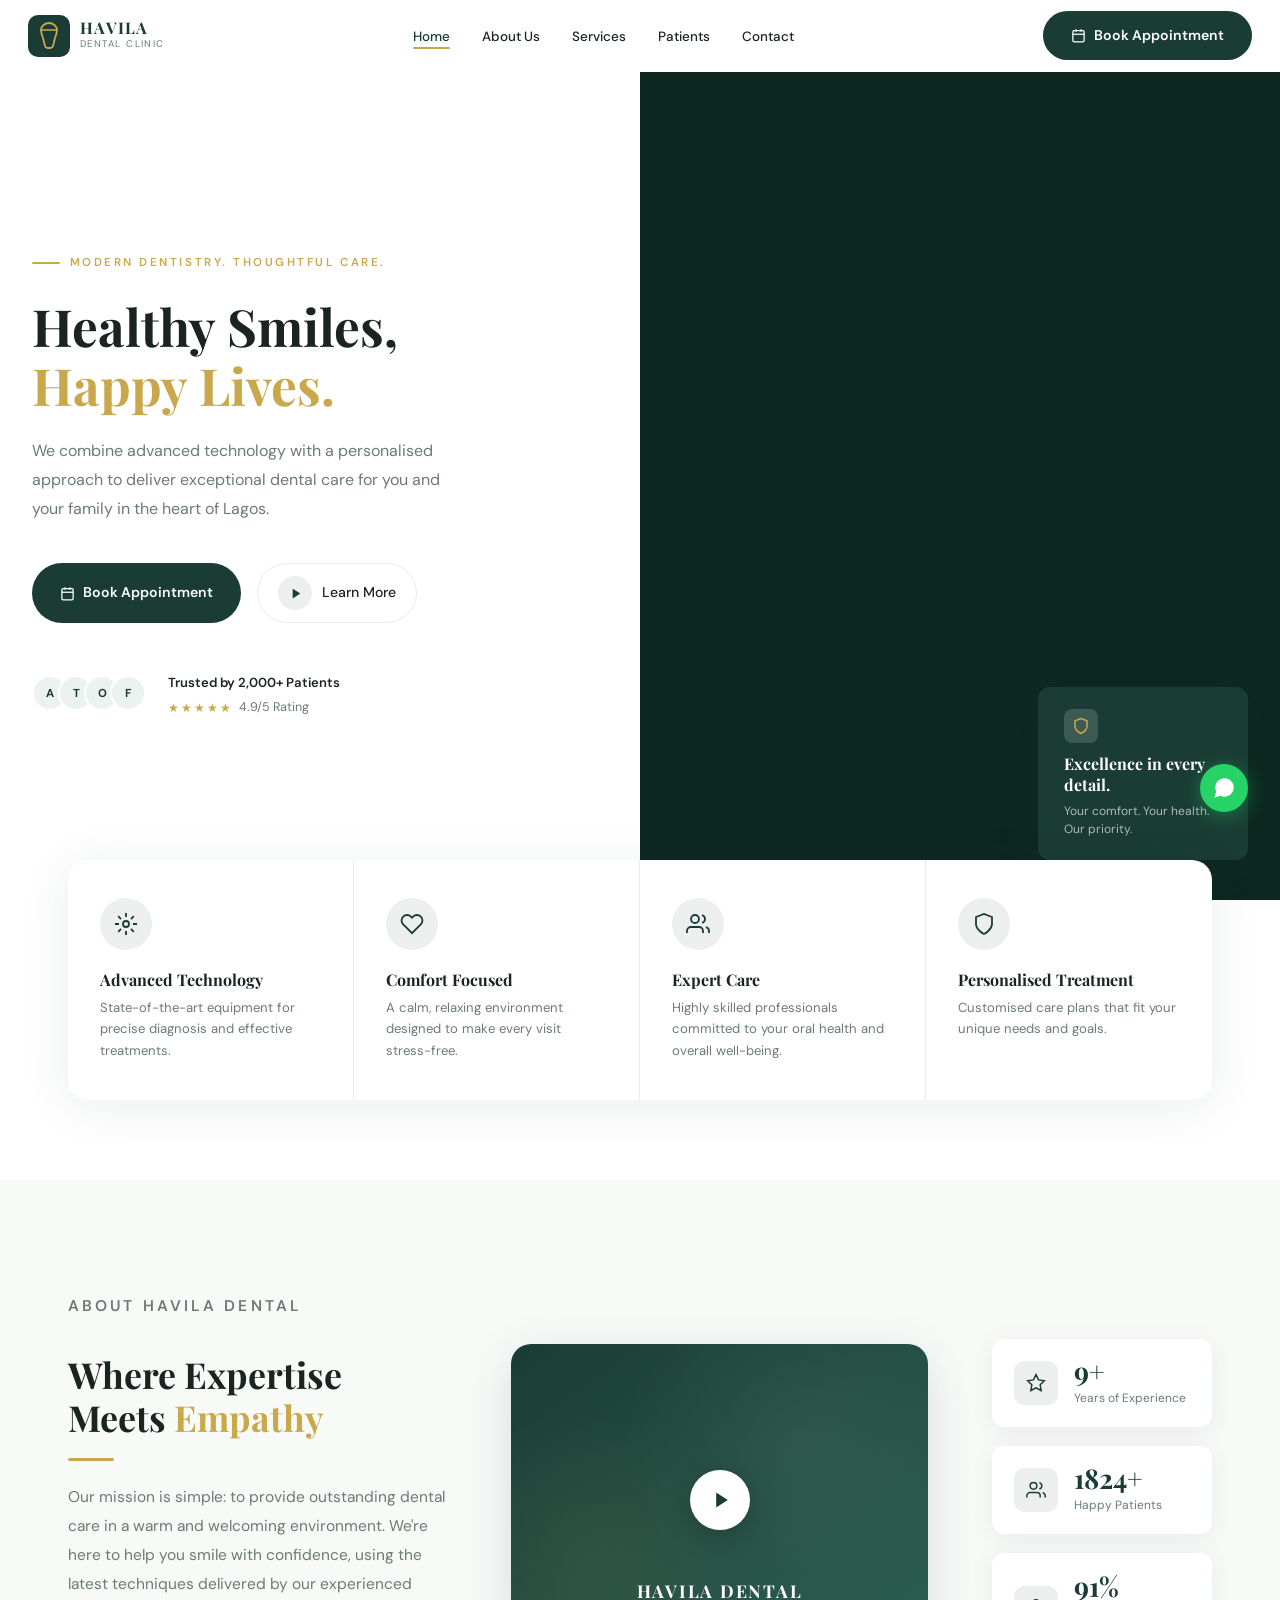
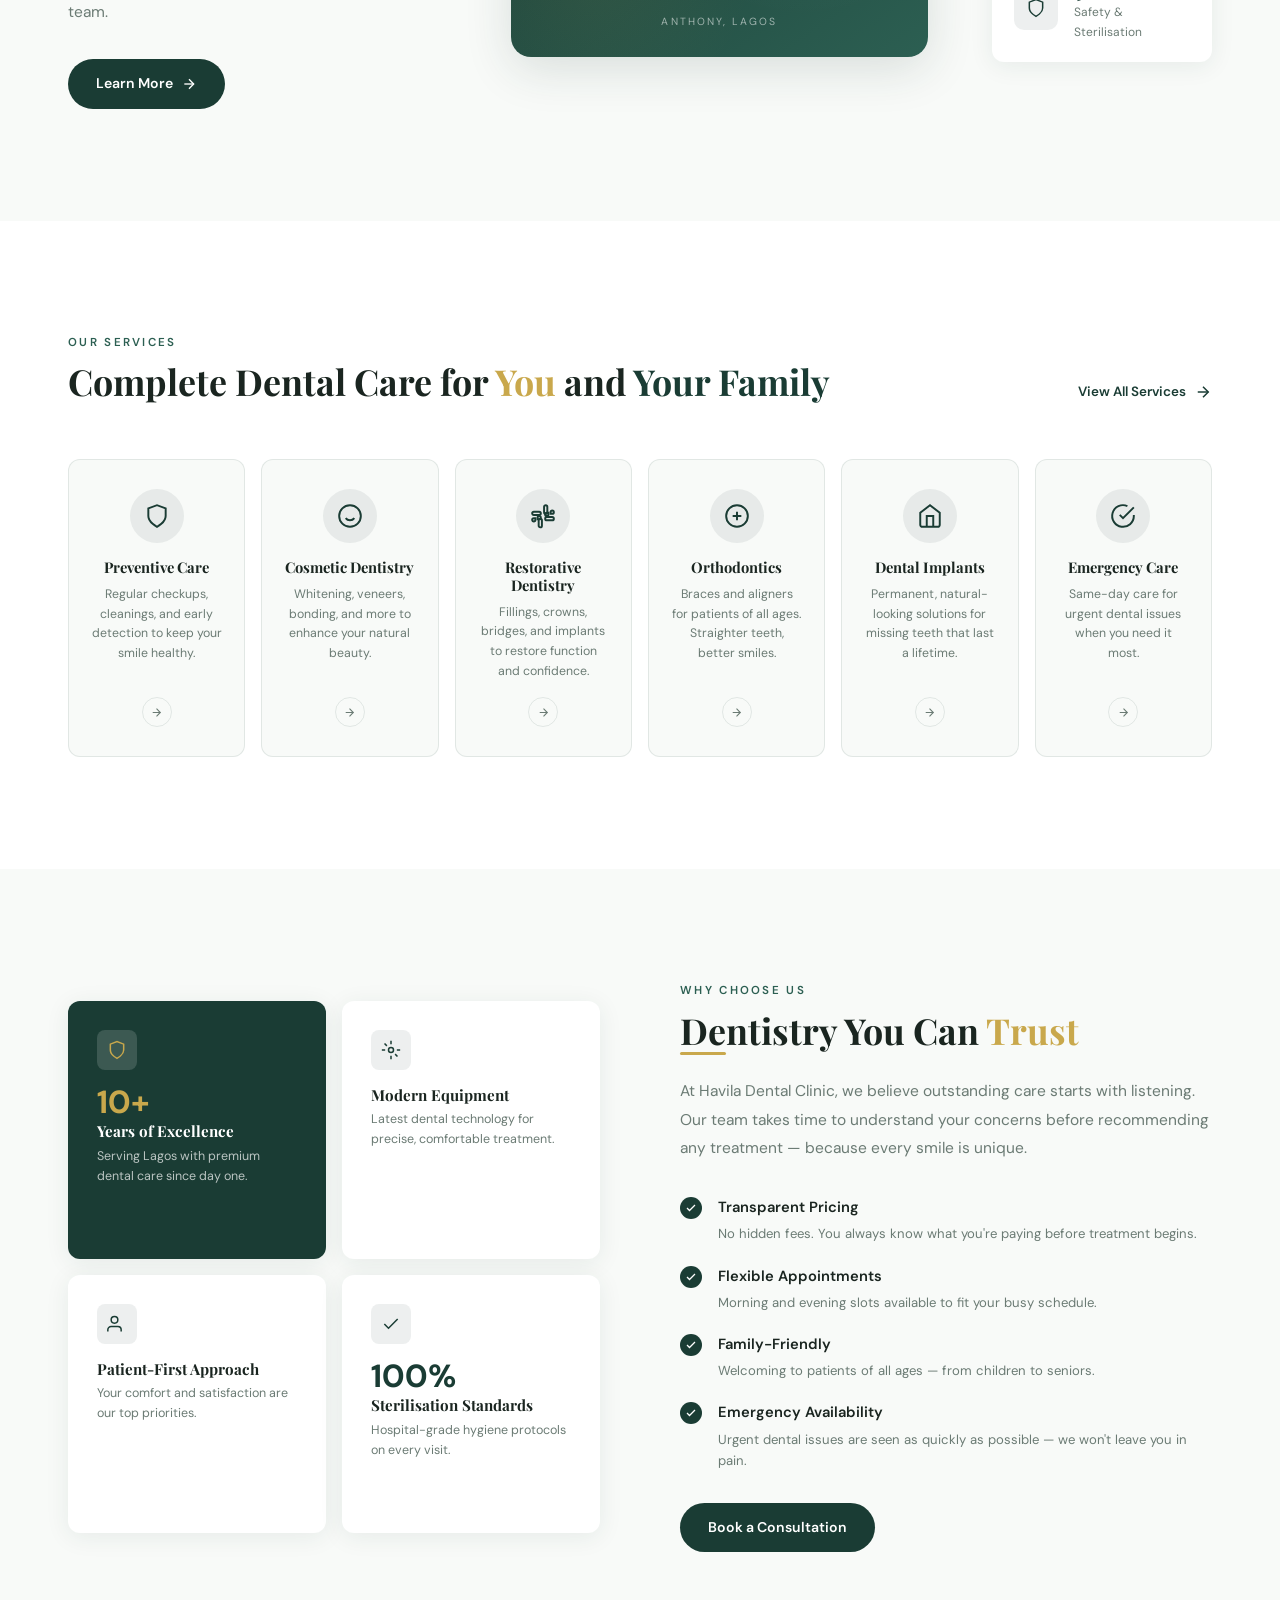
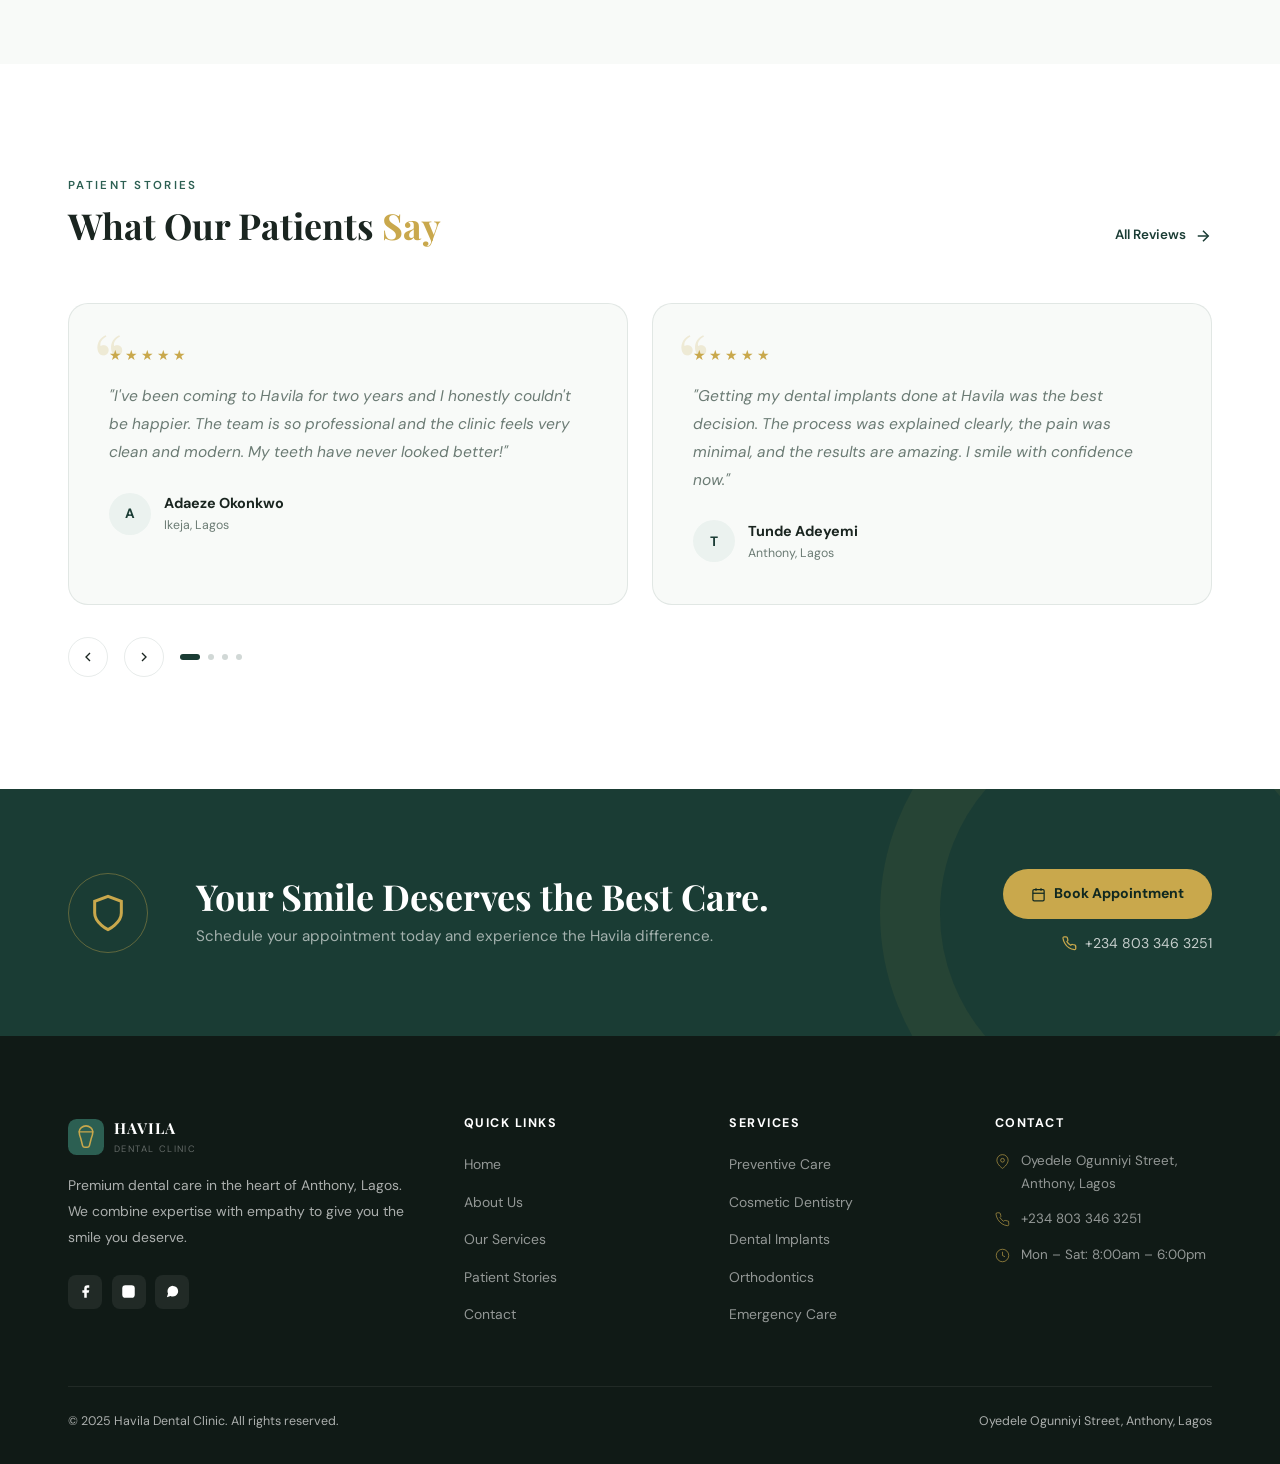
==== commit b3b884c4: "Replace hero SVG art with video background Swaps the decorative dental chair illustration for a full" ====
--- a/index.html
+++ b/index.html
@@ -98,79 +98,9 @@
   </div>
 
   <div class="hero-image">
-    <div class="hero-image-bg"></div>
-    <div class="hero-image-art">
-      <svg class="hero-svg-art" viewBox="0 0 420 500" fill="none" xmlns="http://www.w3.org/2000/svg">
-        <!-- Room background -->
-        <rect width="420" height="500" fill="#C8DDD7"/>
-        <!-- Back wall -->
-        <rect x="0" y="0" width="420" height="320" fill="#D8EBE5"/>
-        <!-- Floor -->
-        <rect x="0" y="320" width="420" height="180" fill="#B8CECA"/>
-        <!-- Wall accent panels -->
-        <rect x="0" y="60" width="8" height="260" fill="#1A3C34" opacity="0.15"/>
-        <rect x="360" y="80" width="60" height="200" fill="#1A3C34" opacity="0.08"/>
-        <!-- Dental chair base -->
-        <ellipse cx="210" cy="430" rx="90" ry="18" fill="#1A3C34" opacity="0.2"/>
-        <rect x="175" y="330" width="70" height="100" rx="8" fill="#2C5F52"/>
-        <rect x="185" y="340" width="50" height="80" rx="5" fill="#1A3C34" opacity="0.3"/>
-        <!-- Chair seat -->
-        <rect x="130" y="290" width="160" height="50" rx="12" fill="#F8FAF8"/>
-        <rect x="130" y="290" width="160" height="15" rx="8" fill="#E8EEE8"/>
-        <!-- Chair back -->
-        <rect x="145" y="200" width="130" height="100" rx="12" fill="#F8FAF8"/>
-        <rect x="145" y="200" width="130" height="20" rx="8" fill="#E8EEE8"/>
-        <!-- Headrest -->
-        <rect x="165" y="178" width="90" height="32" rx="10" fill="#F0F5F0"/>
-        <!-- Armrests -->
-        <rect x="115" y="295" width="25" height="12" rx="6" fill="#E0E8E4"/>
-        <rect x="280" y="295" width="25" height="12" rx="6" fill="#E0E8E4"/>
-        <!-- Monitor arm -->
-        <rect x="295" y="120" width="6" height="160" rx="3" fill="#1A3C34" opacity="0.5"/>
-        <rect x="285" y="115" width="26" height="6" rx="3" fill="#1A3C34" opacity="0.4"/>
-        <!-- Monitor screen -->
-        <rect x="295" y="60" width="110" height="75" rx="8" fill="#1A3C34"/>
-        <rect x="300" y="65" width="100" height="65" rx="5" fill="#0D2820"/>
-        <!-- X-ray display on monitor -->
-        <ellipse cx="350" cy="97" rx="30" ry="20" fill="none" stroke="#C9A84C" stroke-width="1.5" opacity="0.6"/>
-        <path d="M330 97 Q340 82 350 97 Q360 112 370 97" stroke="#4ECDC4" stroke-width="1.5" fill="none" opacity="0.7"/>
-        <path d="M335 92 L365 92" stroke="rgba(255,255,255,0.3)" stroke-width="0.8"/>
-        <path d="M335 102 L365 102" stroke="rgba(255,255,255,0.3)" stroke-width="0.8"/>
-        <!-- Dental light arm -->
-        <path d="M80 40 L120 40 L155 120 L170 140" stroke="#1A3C34" stroke-width="6" stroke-linecap="round" opacity="0.5"/>
-        <!-- Dental light head -->
-        <ellipse cx="175" cy="148" rx="30" ry="18" fill="#E8EEE8"/>
-        <ellipse cx="175" cy="148" rx="22" ry="12" fill="#F8FAF8"/>
-        <circle cx="175" cy="148" r="8" fill="#C9A84C" opacity="0.4"/>
-        <!-- Light beam -->
-        <path d="M153 160 L135 240 M175 165 L175 250 M197 160 L215 240" stroke="#C9A84C" stroke-width="1" opacity="0.15" stroke-dasharray="4 4"/>
-        <!-- Tool tray -->
-        <rect x="45" y="260" width="70" height="10" rx="5" fill="#1A3C34" opacity="0.3"/>
-        <rect x="50" y="180" width="6" height="80" rx="3" fill="#1A3C34" opacity="0.25"/>
-        <rect x="40" y="178" width="26" height="5" rx="2" fill="#1A3C34" opacity="0.2"/>
-        <!-- Tools on tray -->
-        <rect x="54" y="245" width="3" height="16" rx="1.5" fill="#2C5F52" opacity="0.7"/>
-        <rect x="61" y="245" width="3" height="16" rx="1.5" fill="#2C5F52" opacity="0.7"/>
-        <rect x="68" y="245" width="3" height="14" rx="1.5" fill="#C9A84C" opacity="0.6"/>
-        <rect x="75" y="245" width="3" height="18" rx="1.5" fill="#2C5F52" opacity="0.7"/>
-        <rect x="82" y="245" width="3" height="12" rx="1.5" fill="#2C5F52" opacity="0.5"/>
-        <!-- Cabinet -->
-        <rect x="0" y="260" width="35" height="240" fill="#1A3C34" opacity="0.2"/>
-        <rect x="5" y="270" width="25" height="60" rx="4" fill="rgba(255,255,255,0.15)"/>
-        <rect x="5" y="340" width="25" height="60" rx="4" fill="rgba(255,255,255,0.15)"/>
-        <!-- Plant -->
-        <rect x="370" y="340" width="20" height="50" rx="4" fill="#C9A84C" opacity="0.3"/>
-        <ellipse cx="380" cy="320" rx="28" ry="22" fill="#1A3C34" opacity="0.5"/>
-        <ellipse cx="365" cy="330" rx="18" ry="14" fill="#2C5F52" opacity="0.6"/>
-        <ellipse cx="395" cy="325" rx="20" ry="16" fill="#1A3C34" opacity="0.45"/>
-        <!-- Gold accent line -->
-        <rect x="0" y="318" width="420" height="3" fill="#C9A84C" opacity="0.2"/>
-        <!-- Window light effect -->
-        <rect x="310" y="0" width="110" height="130" fill="white" opacity="0.06"/>
-        <!-- Havila logo watermark -->
-        <text x="210" y="380" font-family="serif" font-size="11" fill="#1A3C34" opacity="0.25" text-anchor="middle" letter-spacing="4">HAVILA DENTAL</text>
-      </svg>
-    </div>
+    <video class="hero-video" autoplay muted loop playsinline>
+      <source src="hero.mp4" type="video/mp4" />
+    </video>
     <div class="hero-badge">
       <div class="hero-badge-icon">
         <svg viewBox="0 0 24 24" fill="none" stroke="currentColor" stroke-width="2"><path d="M12 22s8-4 8-10V5l-8-3-8 3v7c0 6 8 10 8 10z"/></svg>
--- a/styles.css
+++ b/styles.css
@@ -199,19 +199,13 @@
 /* Hero image panel */
 .hero-image {
   position: relative; overflow: hidden;
-  background: linear-gradient(145deg, #D4E8E0 0%, #B8D8CC 40%, #9FC9BA 100%);
-}
-.hero-image-bg {
+  background: #0D2820;
+}
+.hero-video {
   position: absolute; inset: 0;
-  background:
-    radial-gradient(circle at 60% 20%, rgba(26,60,52,0.12) 0%, transparent 50%),
-    radial-gradient(circle at 20% 80%, rgba(201,168,76,0.10) 0%, transparent 45%);
-}
-.hero-image-art {
-  position: absolute; inset: 0;
-  display: flex; align-items: center; justify-content: center;
-}
-.hero-svg-art { width: 75%; max-width: 420px; opacity: 0.9; }
+  width: 100%; height: 100%;
+  object-fit: cover;
+}
 
 .hero-badge {
   position: absolute; bottom: 2.5rem; right: 2rem;
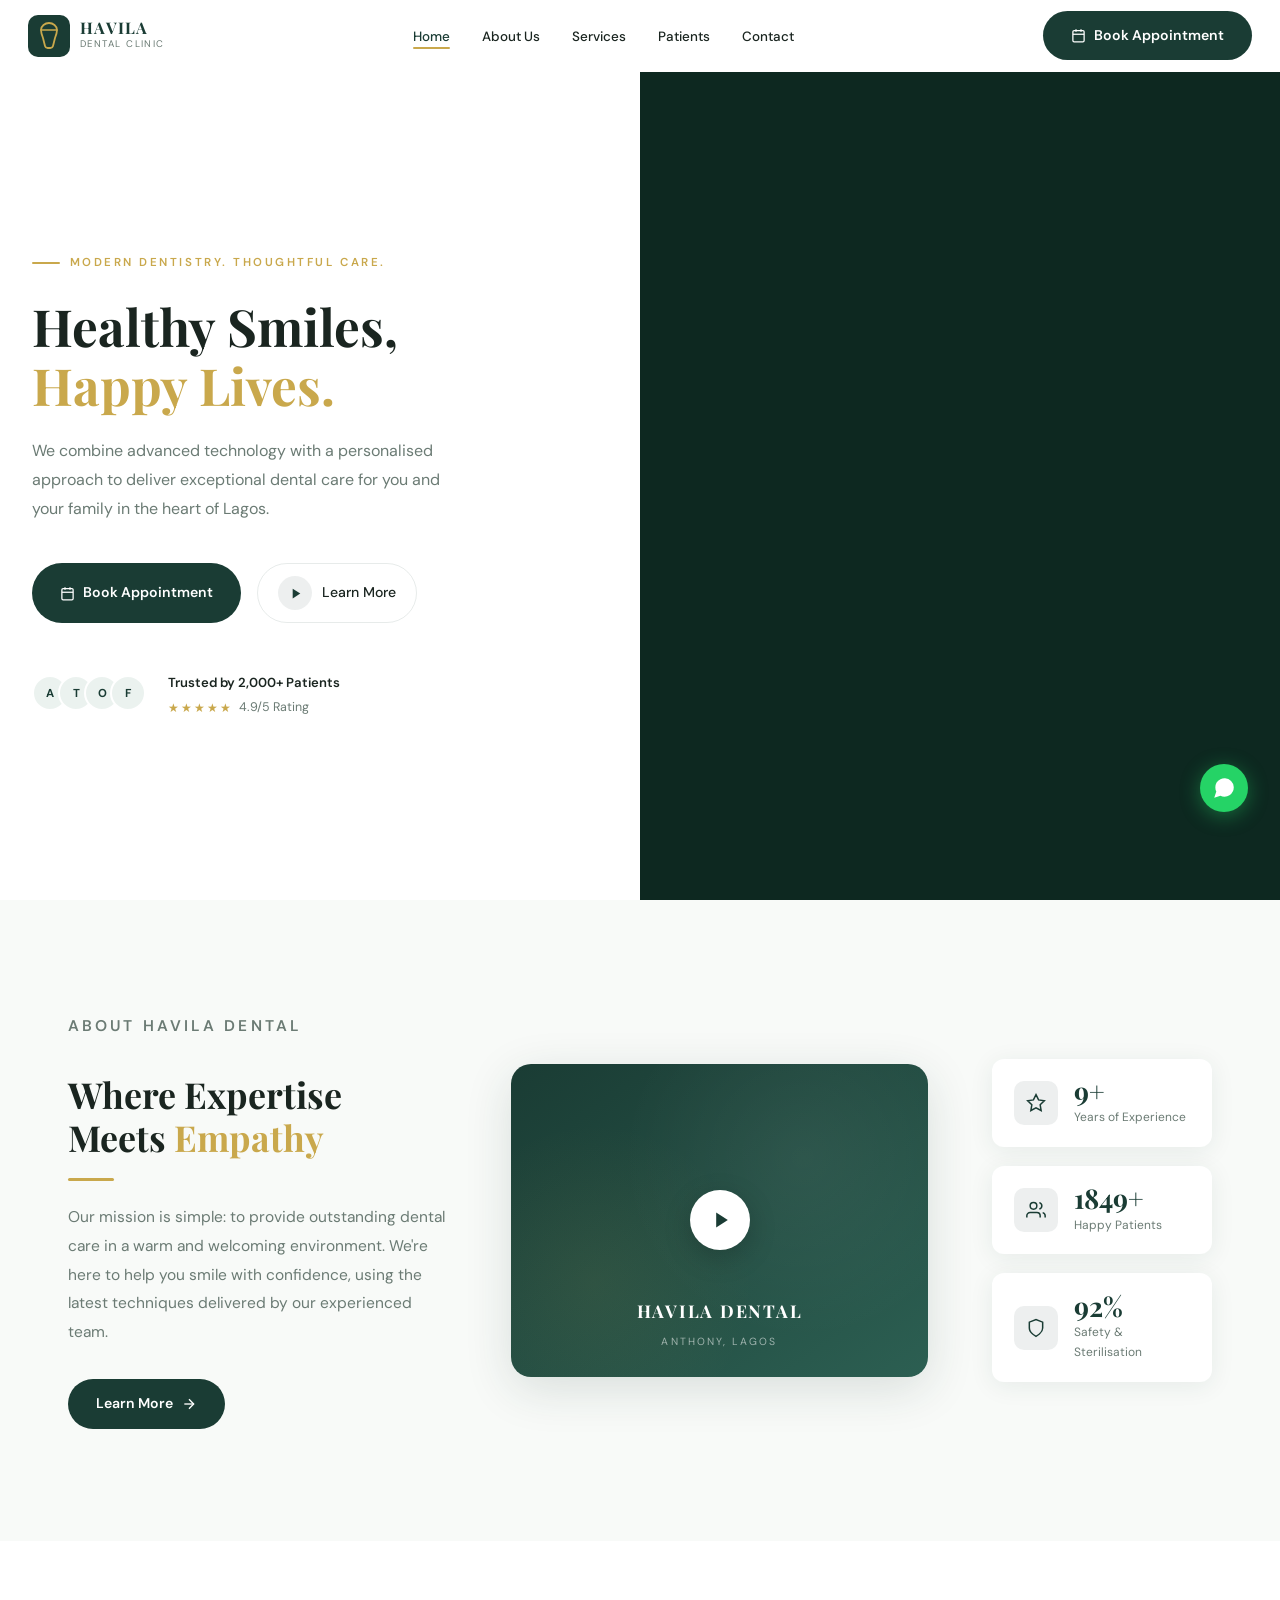
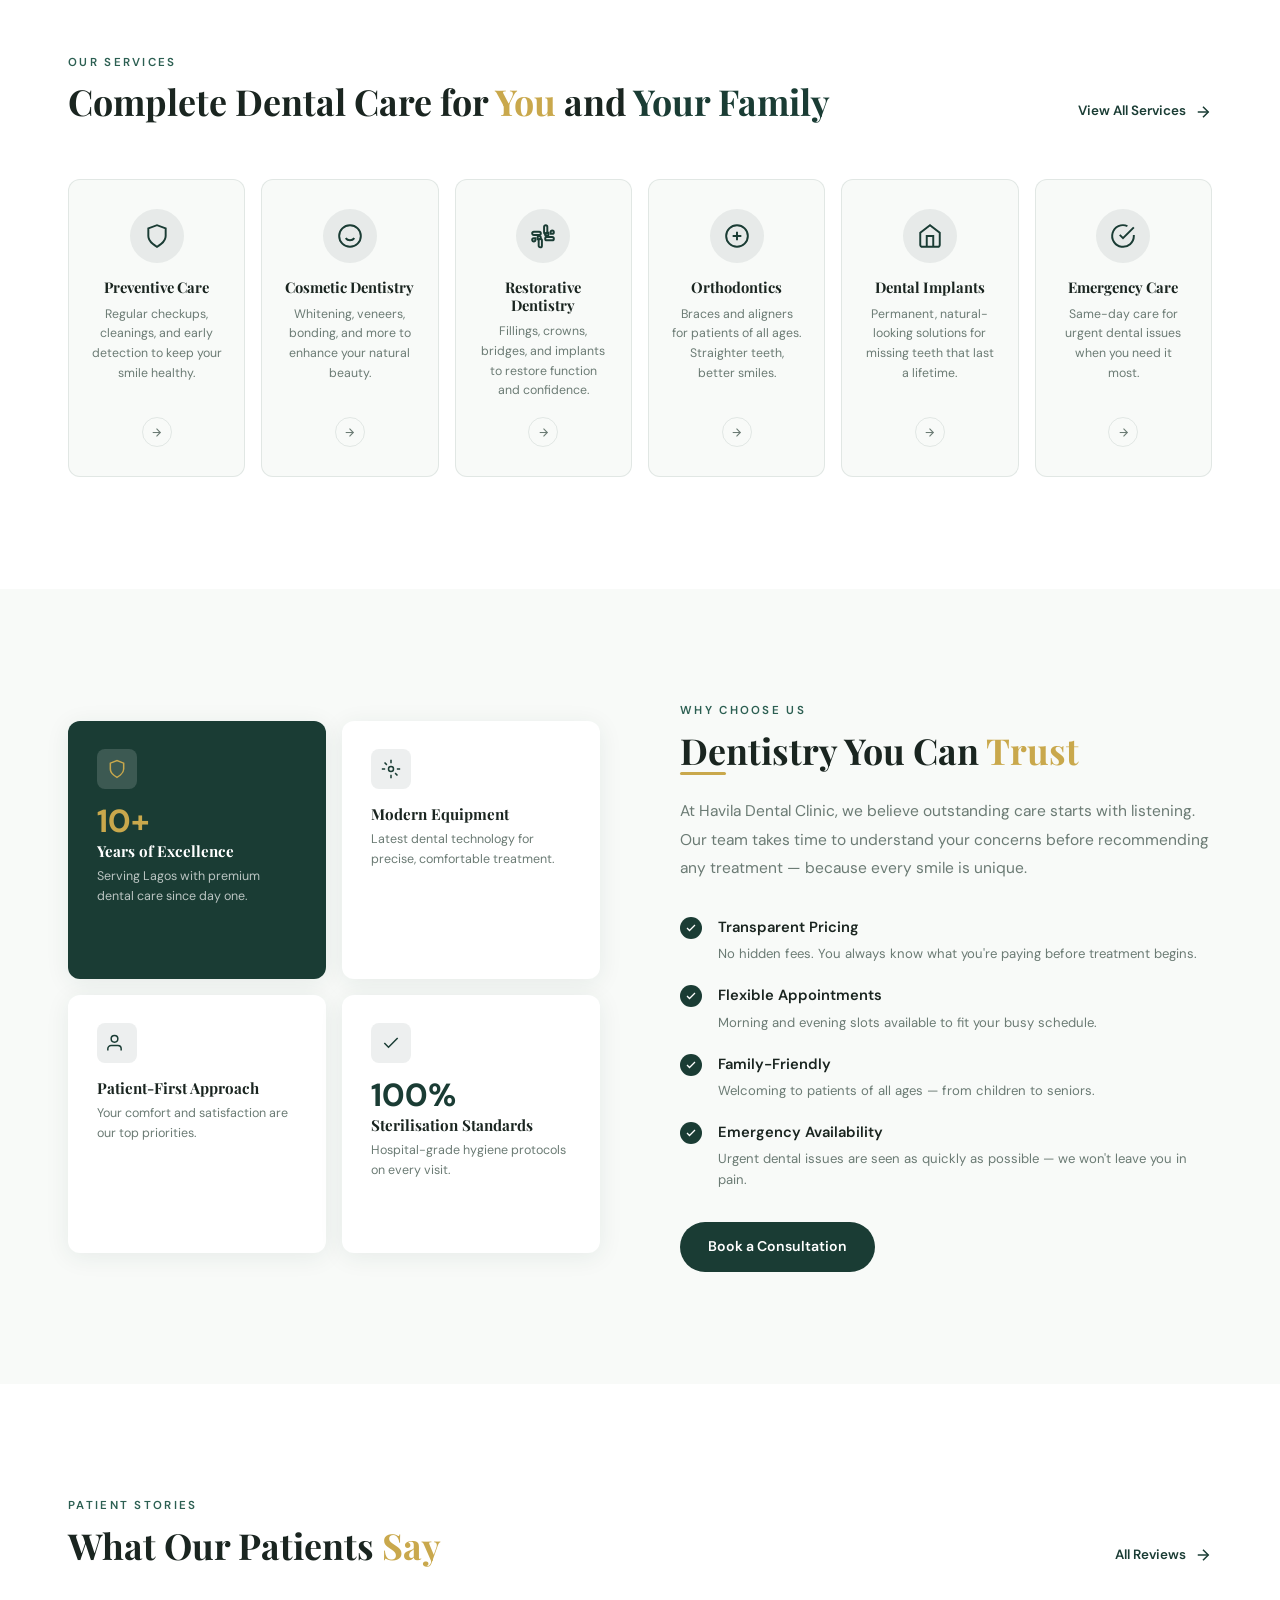
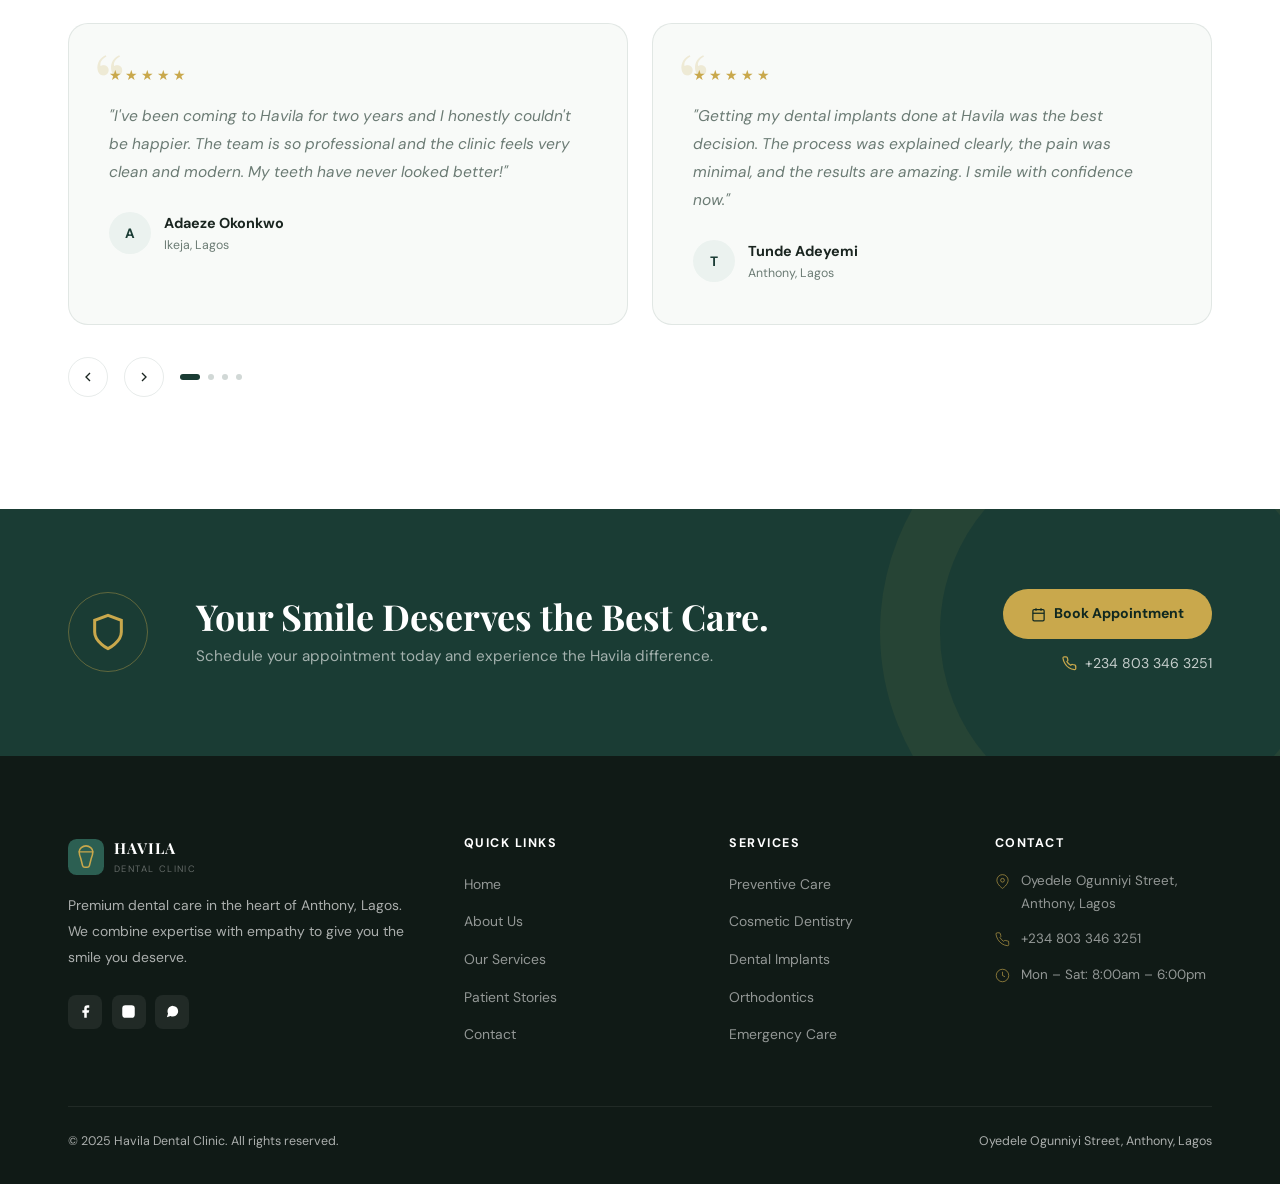
==== commit 25daabcf: "Remove features strip and hero badge Co-Authored-By: Claude Sonnet 4.6 <noreply@anthropic.com>" ====
--- a/index.html
+++ b/index.html
@@ -101,53 +101,9 @@
     <video class="hero-video" autoplay muted loop playsinline>
       <source src="hero.mp4" type="video/mp4" />
     </video>
-    <div class="hero-badge">
-      <div class="hero-badge-icon">
-        <svg viewBox="0 0 24 24" fill="none" stroke="currentColor" stroke-width="2"><path d="M12 22s8-4 8-10V5l-8-3-8 3v7c0 6 8 10 8 10z"/></svg>
-      </div>
-      <div class="hero-badge-title">Excellence in every detail.</div>
-      <div class="hero-badge-sub">Your comfort. Your health. Our priority.</div>
-    </div>
-  </div>
-</section>
-
-<!-- ═══ FEATURES STRIP ═══ -->
-<section class="features">
-  <div class="container">
-    <div class="features-inner reveal">
-      <div class="features-grid">
-        <div class="feature-item">
-          <div class="feature-icon">
-            <svg viewBox="0 0 24 24" stroke-width="1.8"><circle cx="12" cy="12" r="3"/><path d="M12 1v4M12 19v4M4.22 4.22l2.83 2.83M16.95 16.95l2.83 2.83M1 12h4M19 12h4M4.22 19.78l2.83-2.83M16.95 7.05l2.83-2.83"/></svg>
-          </div>
-          <h4 class="feature-title">Advanced Technology</h4>
-          <p class="feature-desc">State-of-the-art equipment for precise diagnosis and effective treatments.</p>
-        </div>
-        <div class="feature-item">
-          <div class="feature-icon">
-            <svg viewBox="0 0 24 24" stroke-width="1.8"><path d="M20.84 4.61a5.5 5.5 0 0 0-7.78 0L12 5.67l-1.06-1.06a5.5 5.5 0 0 0-7.78 7.78l1.06 1.06L12 21.23l7.78-7.78 1.06-1.06a5.5 5.5 0 0 0 0-7.78z"/></svg>
-          </div>
-          <h4 class="feature-title">Comfort Focused</h4>
-          <p class="feature-desc">A calm, relaxing environment designed to make every visit stress-free.</p>
-        </div>
-        <div class="feature-item">
-          <div class="feature-icon">
-            <svg viewBox="0 0 24 24" stroke-width="1.8"><path d="M17 21v-2a4 4 0 0 0-4-4H5a4 4 0 0 0-4 4v2"/><circle cx="9" cy="7" r="4"/><path d="M23 21v-2a4 4 0 0 0-3-3.87"/><path d="M16 3.13a4 4 0 0 1 0 7.75"/></svg>
-          </div>
-          <h4 class="feature-title">Expert Care</h4>
-          <p class="feature-desc">Highly skilled professionals committed to your oral health and overall well-being.</p>
-        </div>
-        <div class="feature-item">
-          <div class="feature-icon">
-            <svg viewBox="0 0 24 24" stroke-width="1.8"><path d="M12 22s8-4 8-10V5l-8-3-8 3v7c0 6 8 10 8 10z"/></svg>
-          </div>
-          <h4 class="feature-title">Personalised Treatment</h4>
-          <p class="feature-desc">Customised care plans that fit your unique needs and goals.</p>
-        </div>
-      </div>
-    </div>
-  </div>
-</section>
+  </div>
+</section>
+
 
 <!-- ═══ ABOUT ═══ -->
 <section class="about">
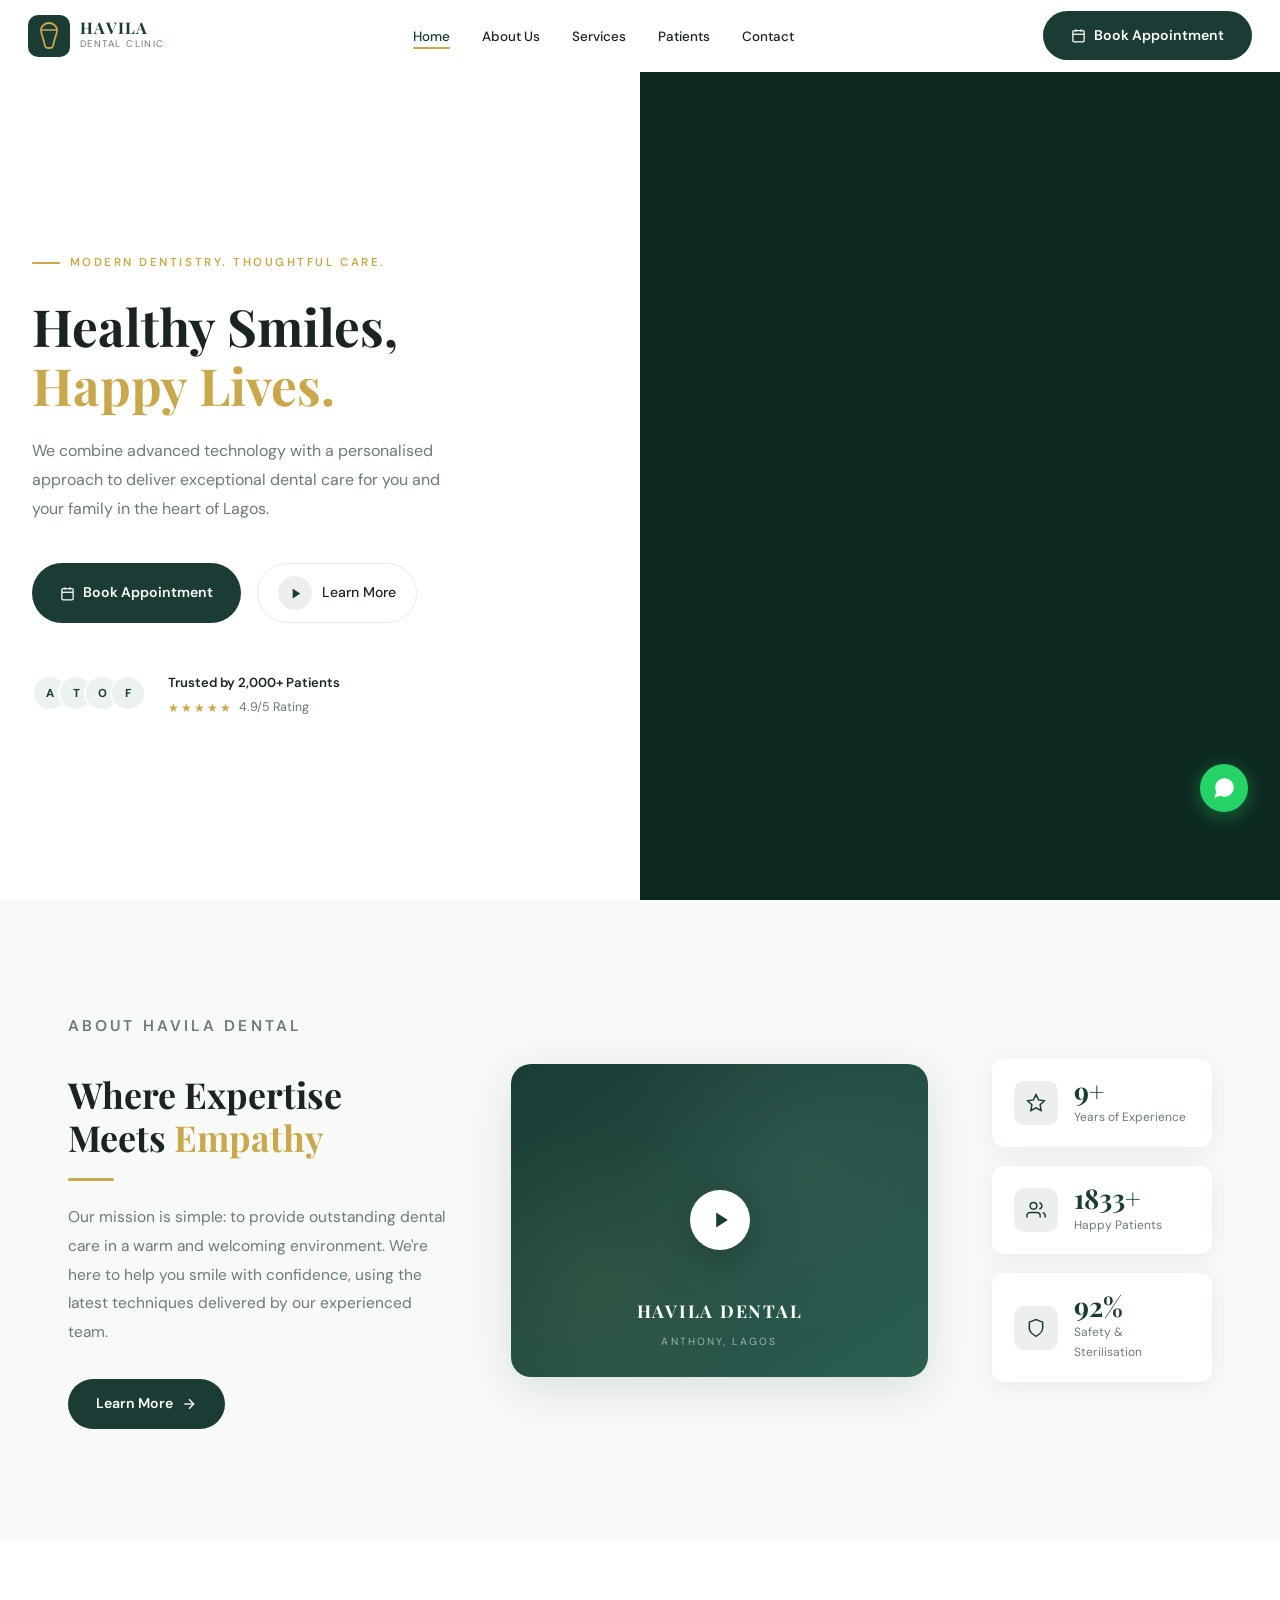
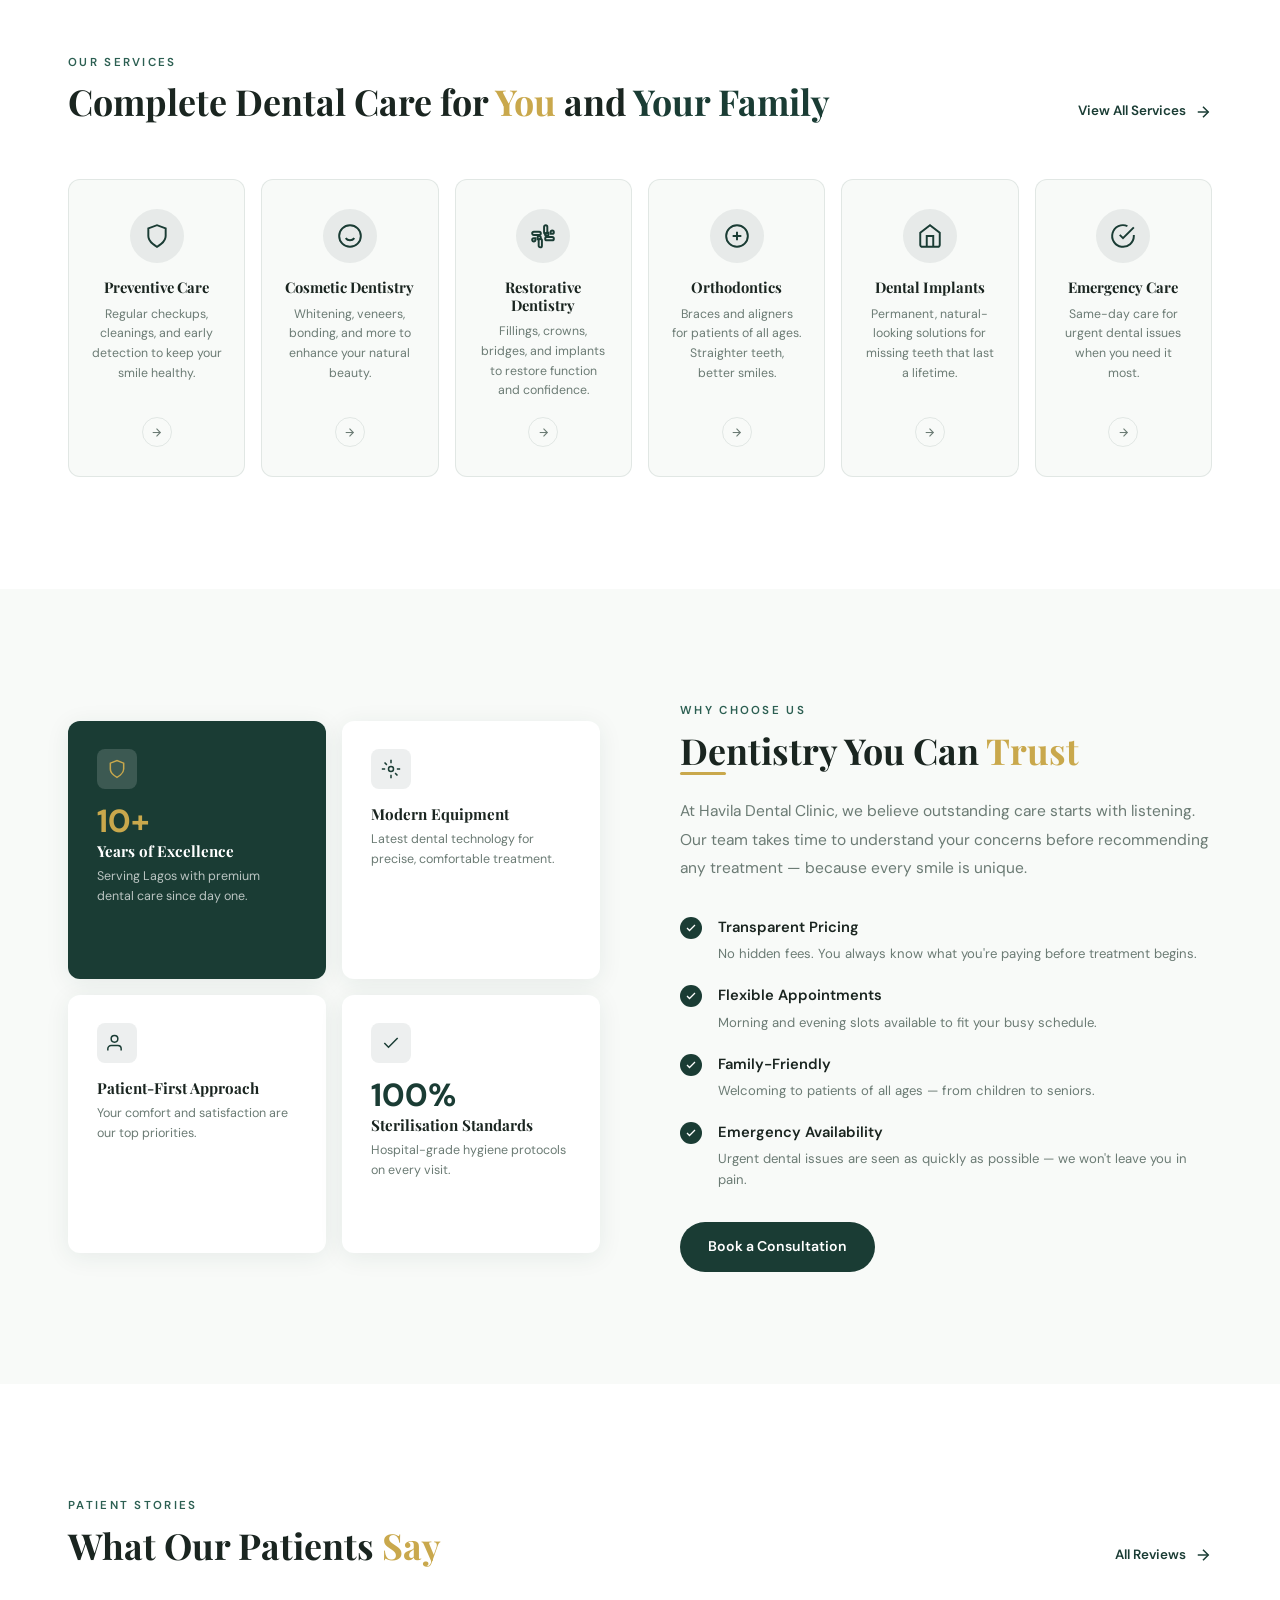
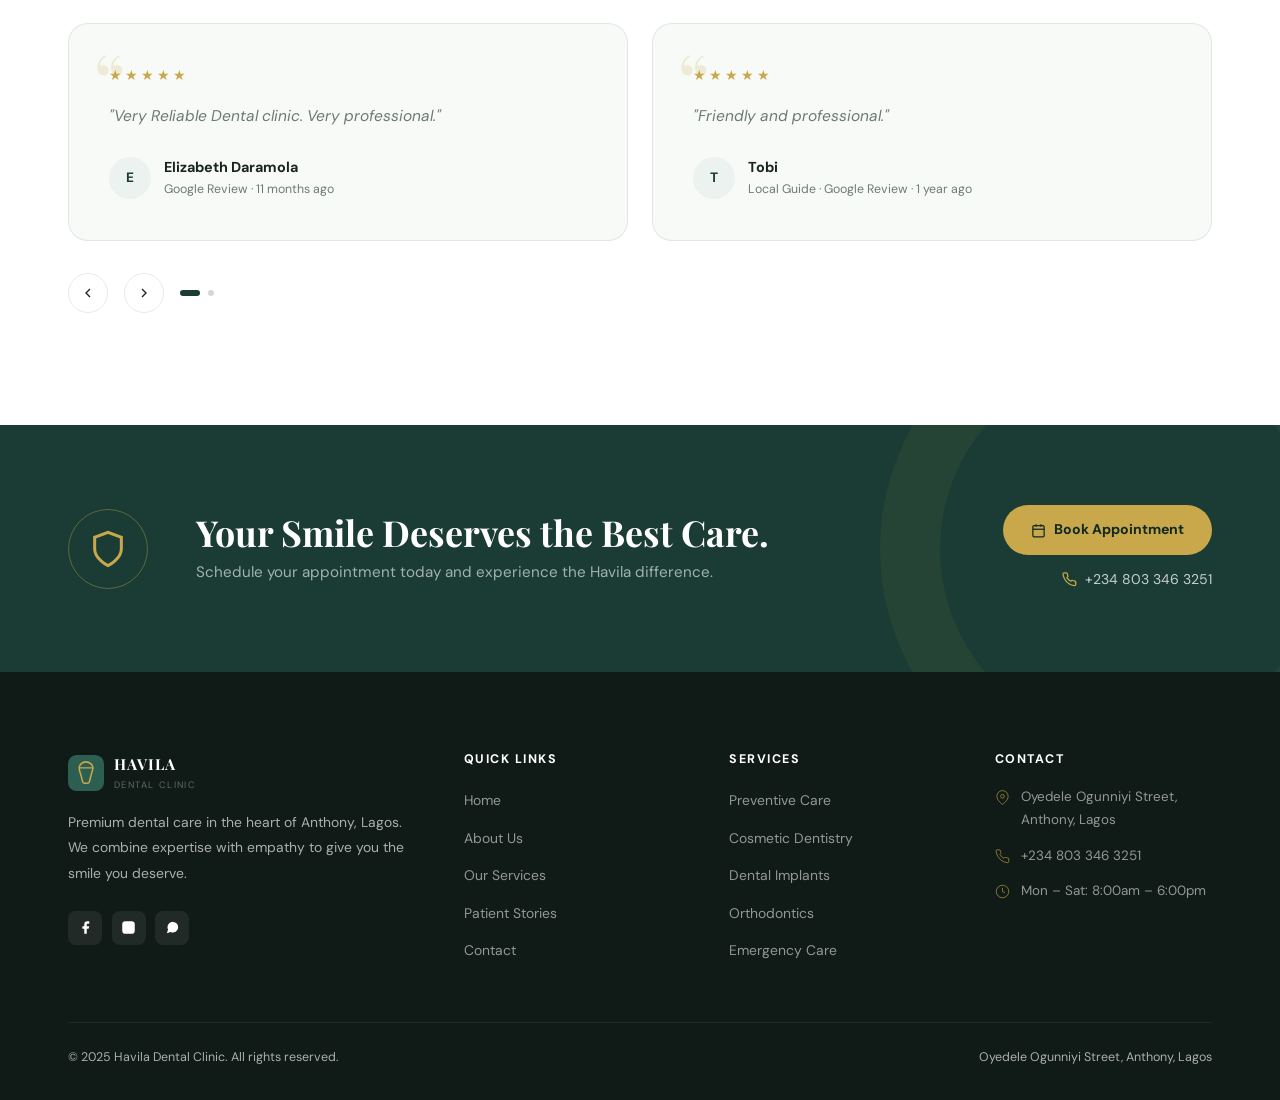
==== commit 8e99c659: "Replace fake reviews with real Google Business Profile reviews Uses verified reviews from Elizabeth " ====
--- a/index.html
+++ b/index.html
@@ -315,34 +315,18 @@
       <div class="testi-track" id="testiTrack">
         <div class="testi-card">
           <div class="testi-stars">★★★★★</div>
-          <p class="testi-text">"I've been coming to Havila for two years and I honestly couldn't be happier. The team is so professional and the clinic feels very clean and modern. My teeth have never looked better!"</p>
+          <p class="testi-text">"Very Reliable Dental clinic. Very professional."</p>
           <div class="testi-reviewer">
-            <div class="testi-avatar">A</div>
-            <div><div class="testi-name">Adaeze Okonkwo</div><div class="testi-loc">Ikeja, Lagos</div></div>
+            <div class="testi-avatar">E</div>
+            <div><div class="testi-name">Elizabeth Daramola</div><div class="testi-loc">Google Review · 11 months ago</div></div>
           </div>
         </div>
         <div class="testi-card">
           <div class="testi-stars">★★★★★</div>
-          <p class="testi-text">"Getting my dental implants done at Havila was the best decision. The process was explained clearly, the pain was minimal, and the results are amazing. I smile with confidence now."</p>
+          <p class="testi-text">"Friendly and professional."</p>
           <div class="testi-reviewer">
             <div class="testi-avatar">T</div>
-            <div><div class="testi-name">Tunde Adeyemi</div><div class="testi-loc">Anthony, Lagos</div></div>
-          </div>
-        </div>
-        <div class="testi-card">
-          <div class="testi-stars">★★★★★</div>
-          <p class="testi-text">"As someone who used to dread the dentist, Havila changed everything. The staff are so gentle and patient. My kids actually look forward to their checkups now. Highly recommended!"</p>
-          <div class="testi-reviewer">
-            <div class="testi-avatar">F</div>
-            <div><div class="testi-name">Funke Balogun</div><div class="testi-loc">Maryland, Lagos</div></div>
-          </div>
-        </div>
-        <div class="testi-card">
-          <div class="testi-stars">★★★★★</div>
-          <p class="testi-text">"The whitening treatment I got was exceptional — results beyond what I expected. The doctor took time to understand what I wanted and delivered exactly that. Will definitely return."</p>
-          <div class="testi-reviewer">
-            <div class="testi-avatar">O</div>
-            <div><div class="testi-name">Oluwaseun Martins</div><div class="testi-loc">Gbagada, Lagos</div></div>
+            <div><div class="testi-name">Tobi</div><div class="testi-loc">Local Guide · Google Review · 1 year ago</div></div>
           </div>
         </div>
       </div>
@@ -357,8 +341,6 @@
       <div class="testi-dots">
         <div class="testi-dot active"></div>
         <div class="testi-dot"></div>
-        <div class="testi-dot"></div>
-        <div class="testi-dot"></div>
       </div>
     </div>
   </div>
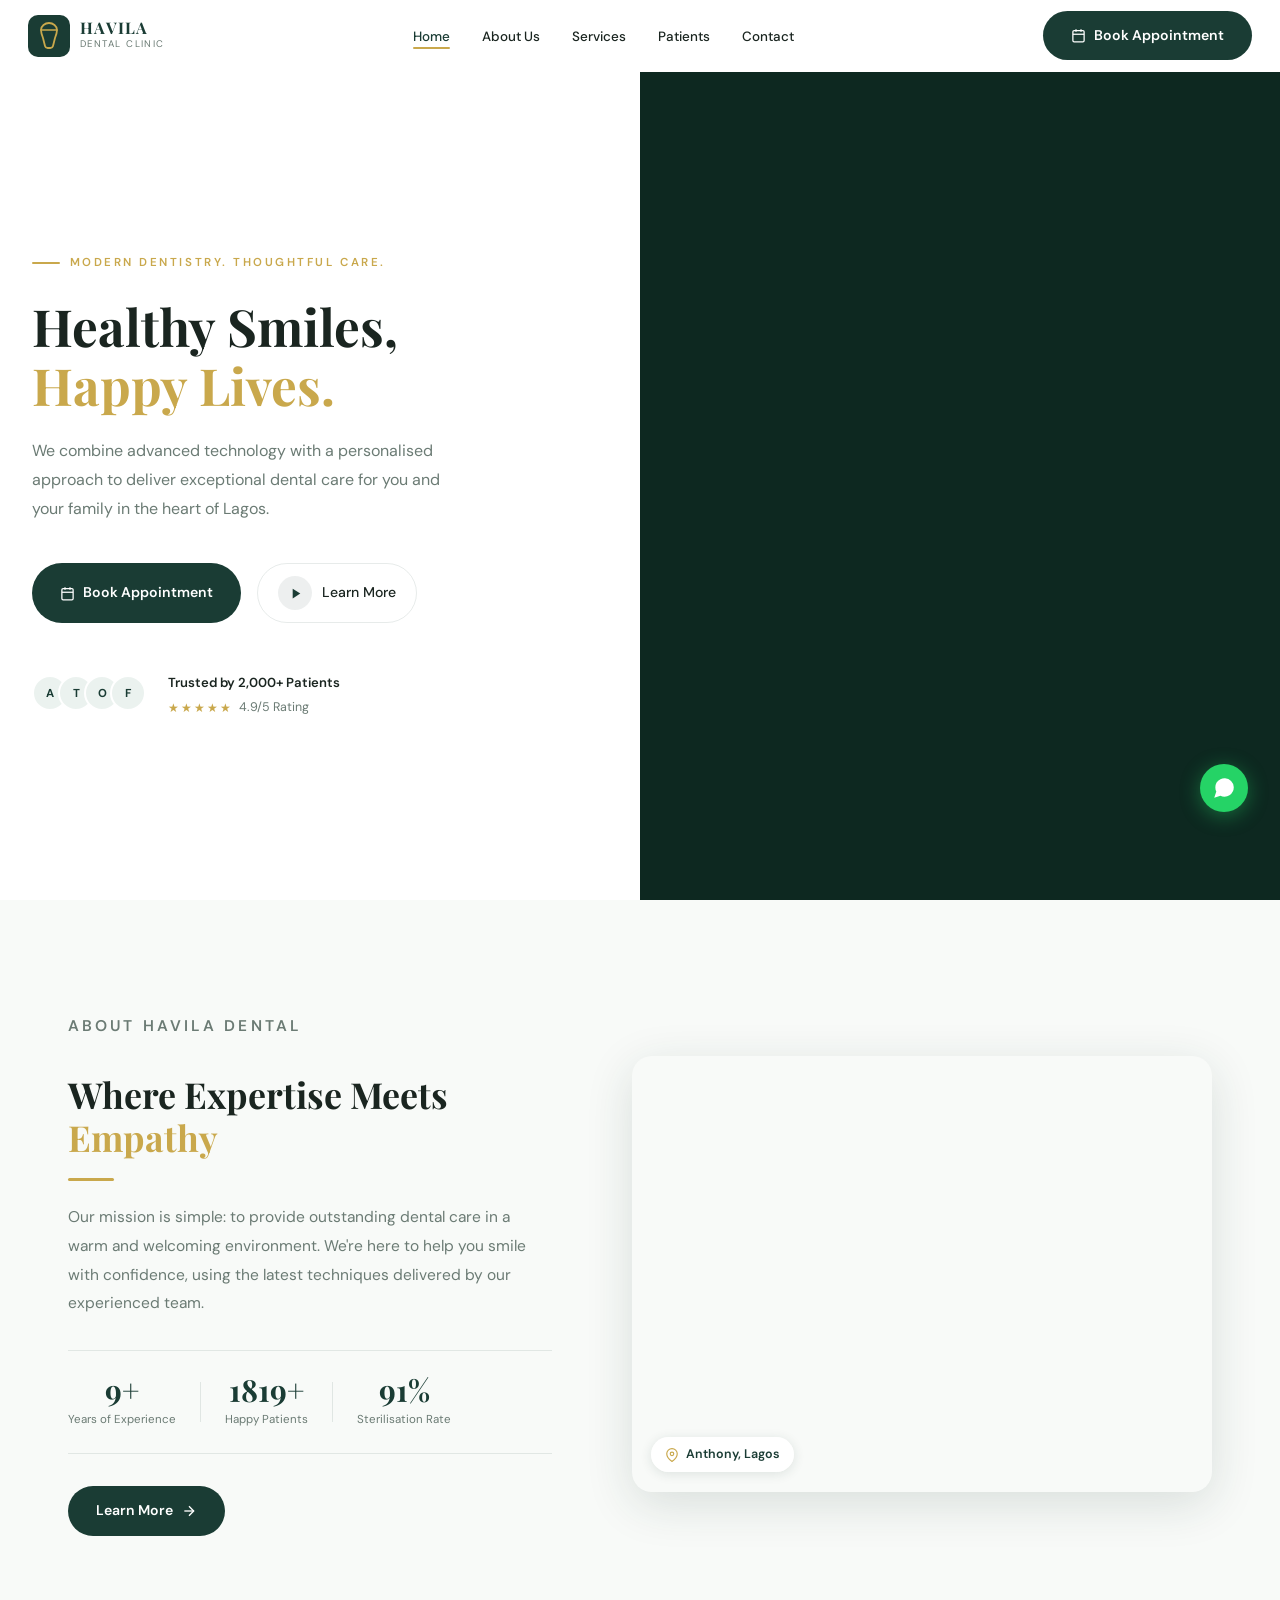
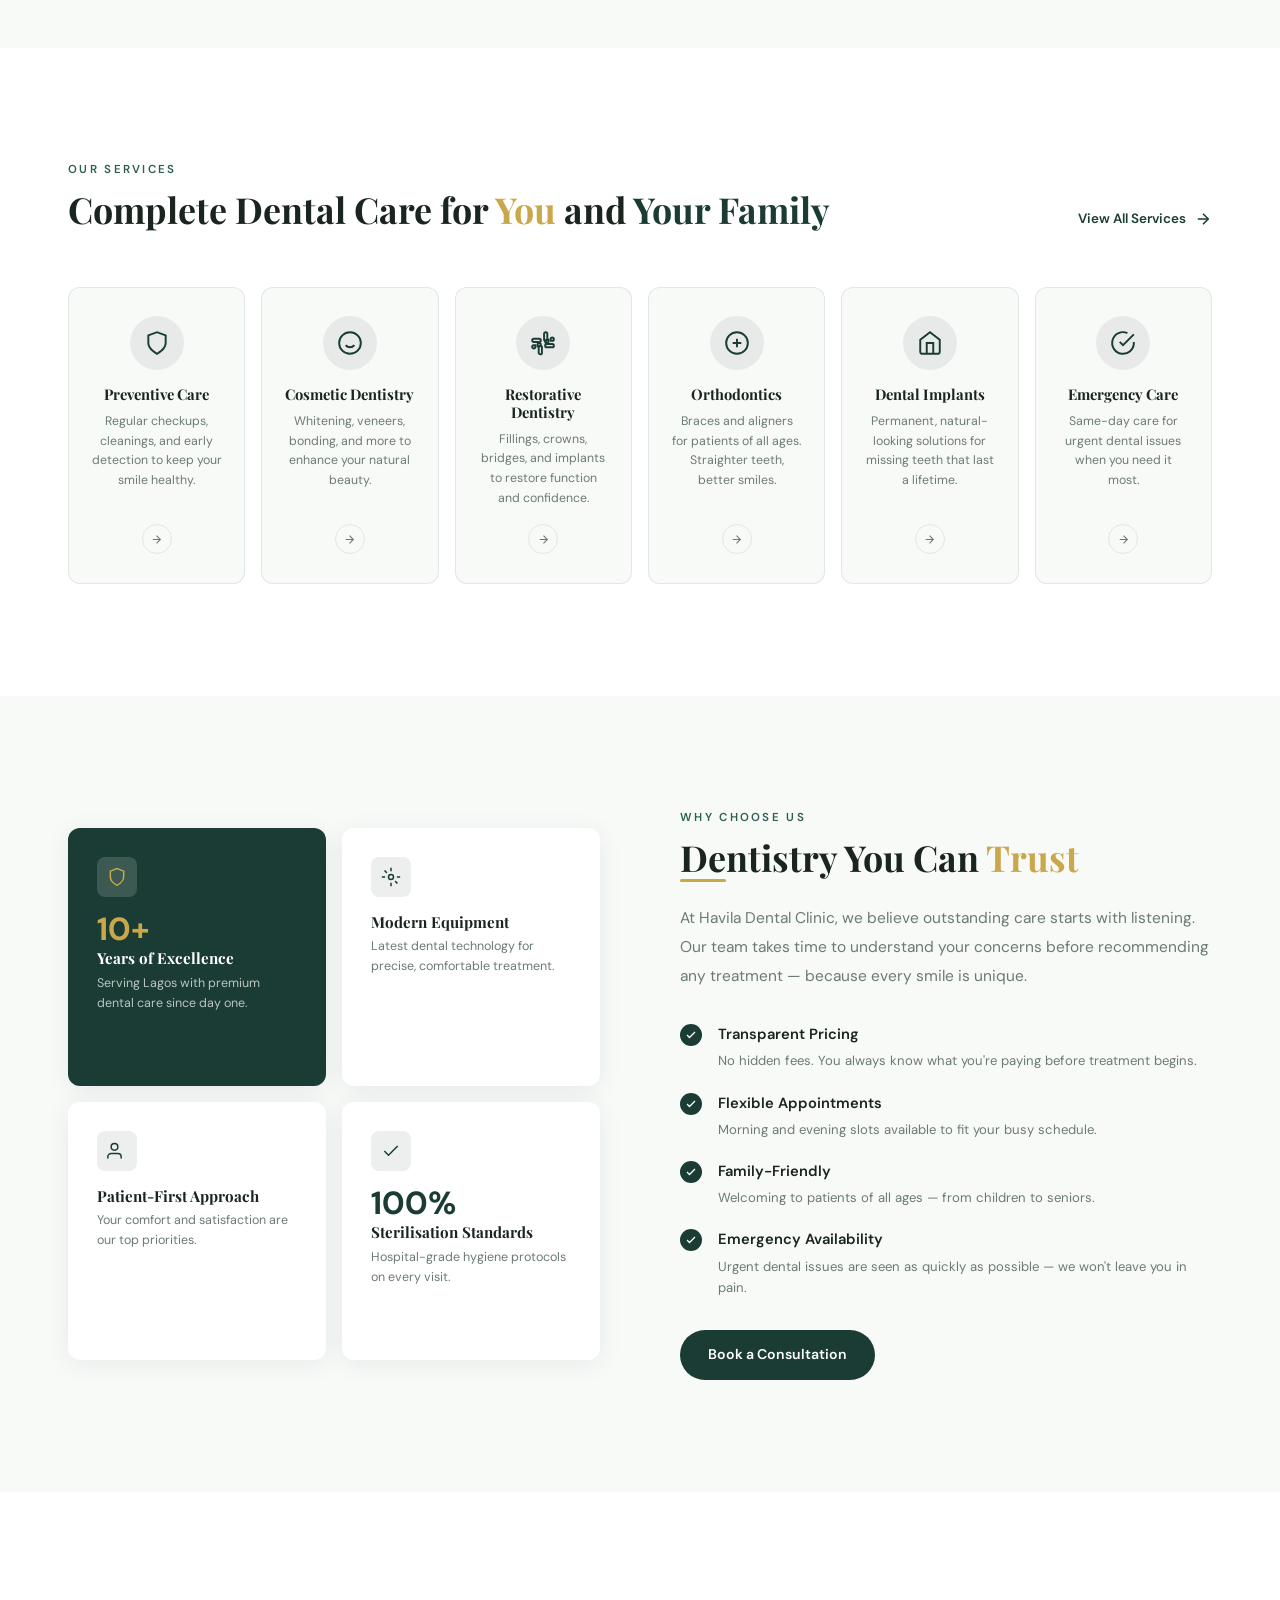
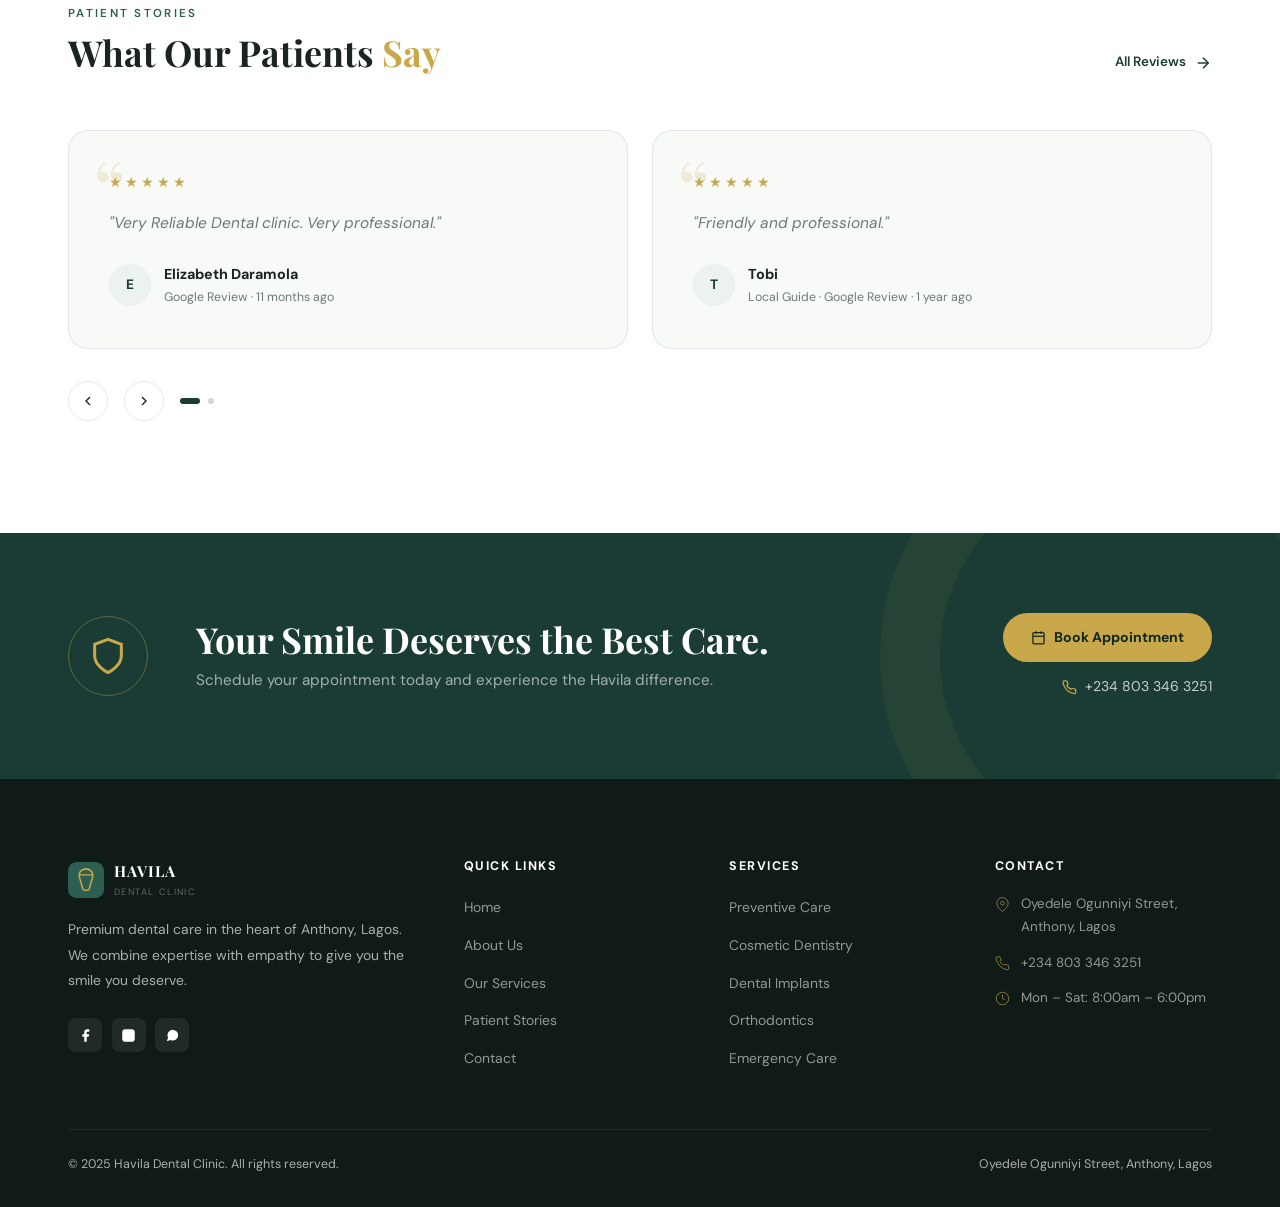
==== commit b6c4213d: "Redesign about section with real clinic video and inline stats Replaces the decorative green placeho" ====
--- a/index.html
+++ b/index.html
@@ -109,58 +109,49 @@
 <section class="about">
   <div class="container">
     <div class="about-grid">
+
+      <!-- Left: text -->
       <div class="reveal-left">
         <p class="about-eyebrow">About Havila Dental</p>
         <h2>Where Expertise Meets <span class="gold">Empathy</span></h2>
         <div class="about-divider"></div>
         <p>Our mission is simple: to provide outstanding dental care in a warm and welcoming environment. We're here to help you smile with confidence, using the latest techniques delivered by our experienced team.</p>
-        <a href="about.html" class="btn-primary">
+
+        <!-- inline stats row -->
+        <div class="about-inline-stats">
+          <div class="about-inline-stat">
+            <span class="about-stat-num" data-target="10" data-suffix="+">0+</span>
+            <span class="about-stat-lbl">Years of Experience</span>
+          </div>
+          <div class="about-stat-divider"></div>
+          <div class="about-inline-stat">
+            <span class="about-stat-num" data-target="2000" data-suffix="+">0+</span>
+            <span class="about-stat-lbl">Happy Patients</span>
+          </div>
+          <div class="about-stat-divider"></div>
+          <div class="about-inline-stat">
+            <span class="about-stat-num" data-target="100" data-suffix="%">0%</span>
+            <span class="about-stat-lbl">Sterilisation Rate</span>
+          </div>
+        </div>
+
+        <a href="about.html" class="btn-primary" style="margin-top:2rem;">
           Learn More
           <svg width="16" height="16" viewBox="0 0 24 24" fill="none" stroke="currentColor" stroke-width="2"><line x1="5" y1="12" x2="19" y2="12"/><polyline points="12,5 19,12 12,19"/></svg>
         </a>
       </div>
 
-      <div class="about-video reveal">
-        <div class="about-video-bg">
-          <button class="play-btn" aria-label="Watch video">
-            <svg viewBox="0 0 24 24"><polygon points="5,3 19,12 5,21"/></svg>
-          </button>
-          <div class="about-clinic-label">
-            <span>Havila Dental</span>
-            <small>Anthony, Lagos</small>
-          </div>
-        </div>
-      </div>
-
-      <div class="about-stats reveal-right">
-        <div class="stat-card">
-          <div class="stat-icon">
-            <svg viewBox="0 0 24 24" stroke-width="1.8"><polygon points="12 2 15.09 8.26 22 9.27 17 14.14 18.18 21.02 12 17.77 5.82 21.02 7 14.14 2 9.27 8.91 8.26 12 2"/></svg>
-          </div>
-          <div>
-            <div class="stat-number" data-target="10" data-suffix="+">0+</div>
-            <div class="stat-label">Years of Experience</div>
-          </div>
-        </div>
-        <div class="stat-card">
-          <div class="stat-icon">
-            <svg viewBox="0 0 24 24" stroke-width="1.8"><path d="M17 21v-2a4 4 0 0 0-4-4H5a4 4 0 0 0-4 4v2"/><circle cx="9" cy="7" r="4"/><path d="M23 21v-2a4 4 0 0 0-3-3.87"/><path d="M16 3.13a4 4 0 0 1 0 7.75"/></svg>
-          </div>
-          <div>
-            <div class="stat-number" data-target="2000" data-suffix="+">0+</div>
-            <div class="stat-label">Happy Patients</div>
-          </div>
-        </div>
-        <div class="stat-card">
-          <div class="stat-icon">
-            <svg viewBox="0 0 24 24" stroke-width="1.8"><path d="M12 22s8-4 8-10V5l-8-3-8 3v7c0 6 8 10 8 10z"/></svg>
-          </div>
-          <div>
-            <div class="stat-number" data-target="100" data-suffix="%">0%</div>
-            <div class="stat-label">Safety &amp; Sterilisation</div>
-          </div>
-        </div>
-      </div>
+      <!-- Right: actual video -->
+      <div class="about-video-wrap reveal">
+        <video class="about-vid" autoplay muted loop playsinline>
+          <source src="about-video.mp4" type="video/mp4" />
+        </video>
+        <div class="about-video-tag">
+          <svg width="14" height="14" viewBox="0 0 24 24" fill="none" stroke="currentColor" stroke-width="2"><path d="M21 10c0 7-9 13-9 13s-9-6-9-13a9 9 0 0 1 18 0z"/><circle cx="12" cy="10" r="3"/></svg>
+          Anthony, Lagos
+        </div>
+      </div>
+
     </div>
   </div>
 </section>
--- a/styles.css
+++ b/styles.css
@@ -263,8 +263,8 @@
 .about { padding: 7rem 0; background: var(--off-white); }
 .about-grid {
   display: grid;
-  grid-template-columns: 1fr 1.1fr 220px;
-  gap: 4rem; align-items: center;
+  grid-template-columns: 1fr 1.2fr;
+  gap: 5rem; align-items: center;
 }
 .about-eyebrow {
   font-size: 0.72rem; font-weight: 600;
@@ -278,65 +278,39 @@
 }
 .about p { font-size: 0.97rem; color: var(--text-muted); margin-bottom: 2rem; line-height: 1.85; }
 
-.about-video {
-  border-radius: var(--radius-lg); overflow: hidden;
-  aspect-ratio: 4 / 3; position: relative;
-  box-shadow: var(--shadow-lg);
-}
-.about-video-bg {
-  width: 100%; height: 100%; position: absolute; inset: 0;
-  background: linear-gradient(145deg, var(--green) 0%, var(--green-mid) 100%);
-  display: flex; align-items: center; justify-content: center;
-}
-.about-video-bg::before {
-  content: '';
-  position: absolute; inset: 0;
-  background:
-    radial-gradient(circle at 70% 30%, rgba(255,255,255,0.05) 0%, transparent 50%),
-    radial-gradient(circle at 20% 70%, rgba(201,168,76,0.08) 0%, transparent 40%);
-}
-.play-btn {
-  width: 60px; height: 60px; background: var(--white); border-radius: 50%;
-  display: flex; align-items: center; justify-content: center;
-  position: relative; z-index: 1;
-  box-shadow: 0 8px 28px rgba(0,0,0,0.2);
-  cursor: pointer; transition: transform var(--t), box-shadow var(--t);
-}
-.play-btn:hover { transform: scale(1.1); box-shadow: 0 12px 36px rgba(0,0,0,0.28); }
-.play-btn svg { width: 20px; height: 20px; fill: var(--green); margin-left: 4px; }
-.about-clinic-label {
-  position: absolute; bottom: 1.5rem; left: 0; right: 0;
-  text-align: center; z-index: 2;
-}
-.about-clinic-label span {
+/* inline stats inside about left column */
+.about-inline-stats {
+  display: flex; align-items: center; gap: 1.5rem;
+  margin-top: 2rem; padding: 1.5rem 0;
+  border-top: 1px solid var(--border); border-bottom: 1px solid var(--border);
+}
+.about-inline-stat { display: flex; flex-direction: column; align-items: center; text-align: center; }
+.about-stat-num {
   font-family: 'Playfair Display', serif;
-  font-size: 1.1rem; font-weight: 700; color: var(--white);
-  letter-spacing: 0.1em; text-transform: uppercase; display: block;
-}
-.about-clinic-label small {
-  font-size: 0.65rem; color: rgba(255,255,255,0.55);
-  letter-spacing: 0.2em; text-transform: uppercase;
-}
-
-.about-stats { display: flex; flex-direction: column; gap: 1.2rem; }
-.stat-card {
-  background: var(--white); border-radius: var(--radius);
-  padding: 1.2rem 1.4rem;
-  display: flex; align-items: center; gap: 1rem;
-  box-shadow: var(--shadow);
-  transition: transform var(--t), box-shadow var(--t);
-}
-.stat-card:hover { transform: translateY(-3px); box-shadow: var(--shadow-lg); }
-.stat-icon {
-  width: 44px; height: 44px; background: var(--green-dim);
-  border-radius: 10px; display: flex; align-items: center; justify-content: center; flex-shrink: 0;
-}
-.stat-icon svg { width: 20px; height: 20px; stroke: var(--green); fill: none; }
-.stat-number {
-  font-family: 'Playfair Display', serif;
-  font-size: 1.7rem; font-weight: 700; color: var(--green); line-height: 1;
-}
-.stat-label { font-size: 0.75rem; color: var(--text-muted); margin-top: 2px; }
+  font-size: 1.9rem; font-weight: 700; color: var(--green); line-height: 1;
+}
+.about-stat-lbl { font-size: 0.72rem; color: var(--text-muted); margin-top: 4px; white-space: nowrap; }
+.about-stat-divider { width: 1px; height: 40px; background: var(--border); flex-shrink: 0; }
+
+/* video panel */
+.about-video-wrap {
+  position: relative; border-radius: var(--radius-lg);
+  overflow: hidden; box-shadow: var(--shadow-lg);
+  aspect-ratio: 4 / 3;
+}
+.about-vid {
+  width: 100%; height: 100%; object-fit: cover; display: block;
+}
+.about-video-tag {
+  position: absolute; bottom: 1.2rem; left: 1.2rem;
+  background: rgba(255,255,255,0.92);
+  backdrop-filter: blur(8px); -webkit-backdrop-filter: blur(8px);
+  color: var(--green); font-size: 0.78rem; font-weight: 600;
+  padding: 0.45rem 0.9rem; border-radius: 50px;
+  display: flex; align-items: center; gap: 0.4rem;
+  box-shadow: 0 2px 12px rgba(26,60,52,0.12);
+}
+.about-video-tag svg { stroke: var(--gold); }
 
 /* ── SERVICES ─────────────────────────────────────────────── */
 .services { padding: 7rem 0; background: var(--white); }
@@ -767,10 +741,7 @@
 /* ── RESPONSIVE ──────────────────────────────────────────── */
 @media (max-width: 1200px) {
   .services-grid { grid-template-columns: repeat(3, 1fr); }
-  .about-grid { grid-template-columns: 1fr 1.1fr; }
-  .about-stats { display: grid; grid-template-columns: 1fr 1fr 1fr; gap: 1rem; }
-  .about-grid > .about-stats { grid-column: 1 / -1; }
-  .stat-card { flex-direction: column; text-align: center; }
+  .about-grid { grid-template-columns: 1fr; gap: 3rem; }
 }
 
 @media (max-width: 1024px) {
@@ -795,8 +766,8 @@
   .nav-links, .nav-right .btn-primary { display: none; }
   .nav-toggle { display: flex; }
   .about-grid { grid-template-columns: 1fr; gap: 2.5rem; }
-  .about-stats { grid-template-columns: 1fr; }
-  .stat-card { flex-direction: row; text-align: left; }
+  .about-inline-stats { gap: 1rem; }
+  .about-stat-num { font-size: 1.5rem; }
   .services-grid { grid-template-columns: repeat(2, 1fr); }
   .section-header { flex-direction: column; align-items: flex-start; gap: 1rem; }
   .cta-inner { flex-direction: column; text-align: center; align-items: center; }
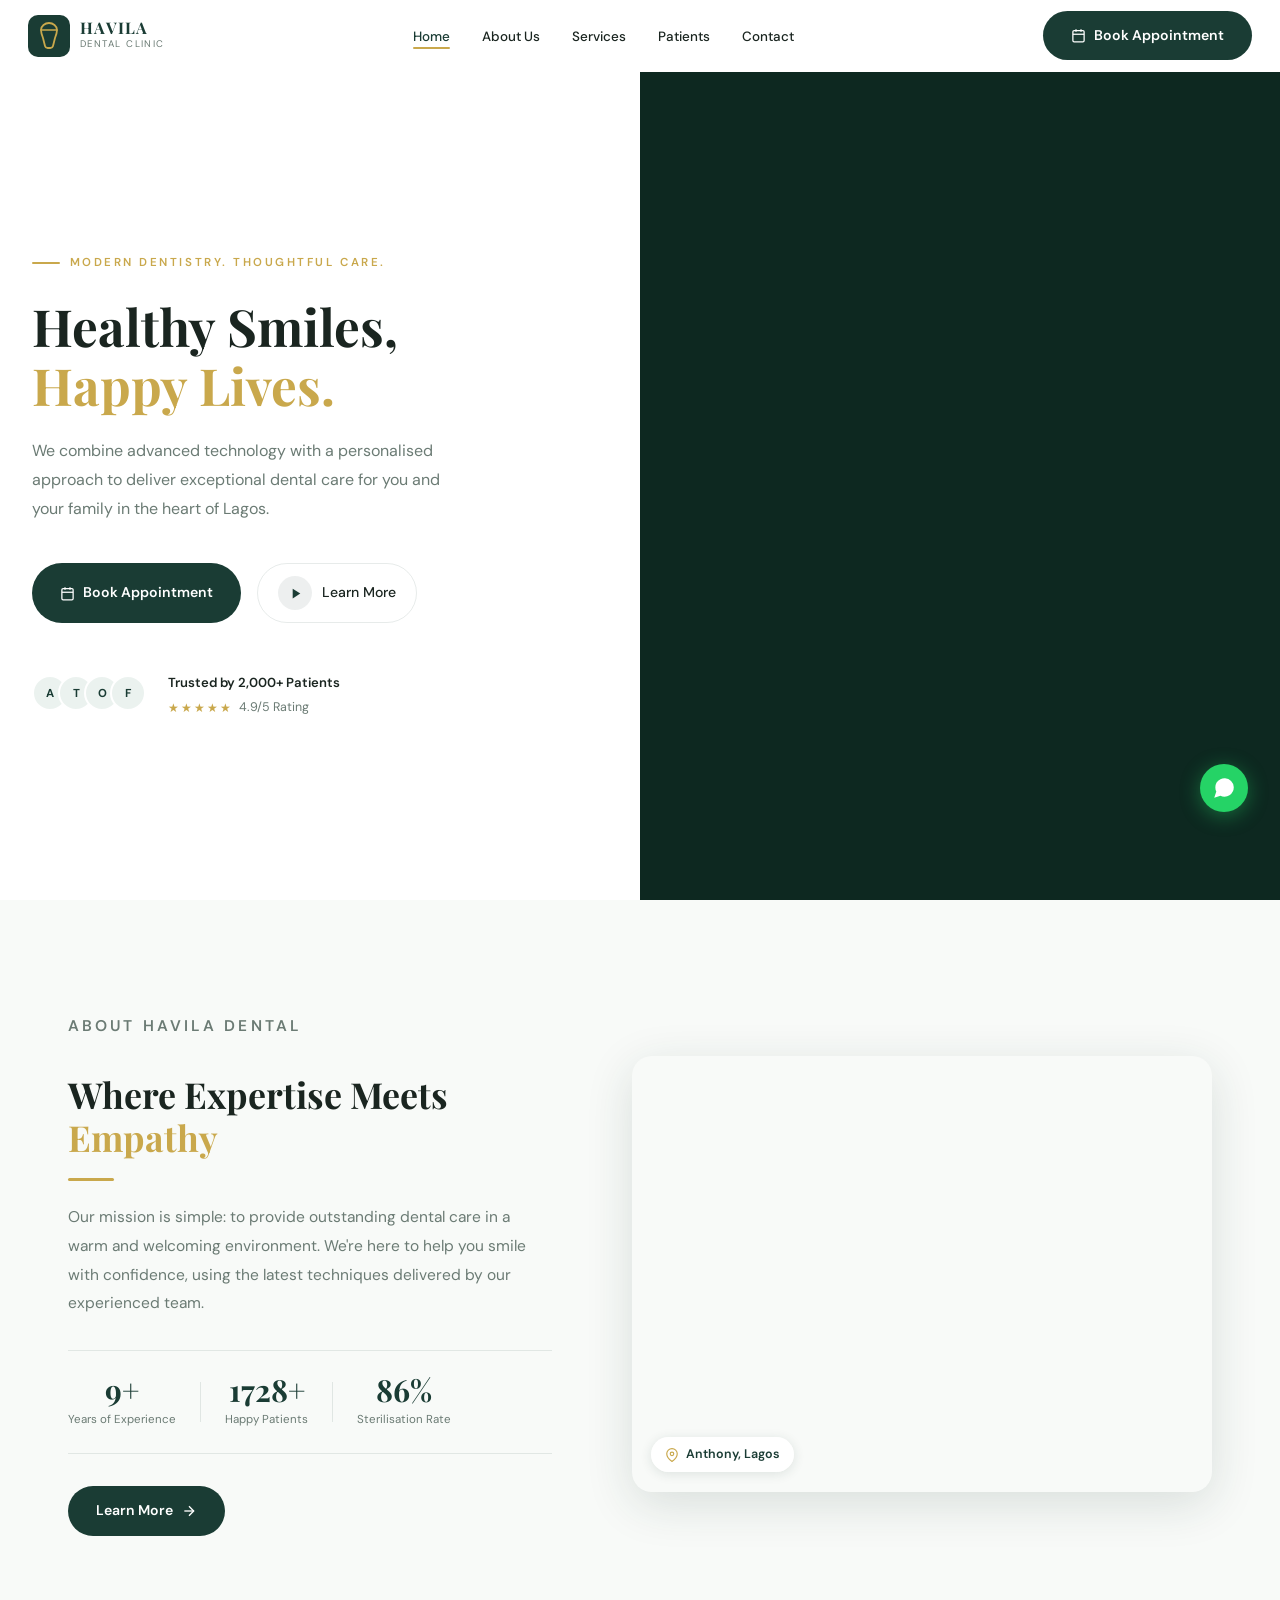
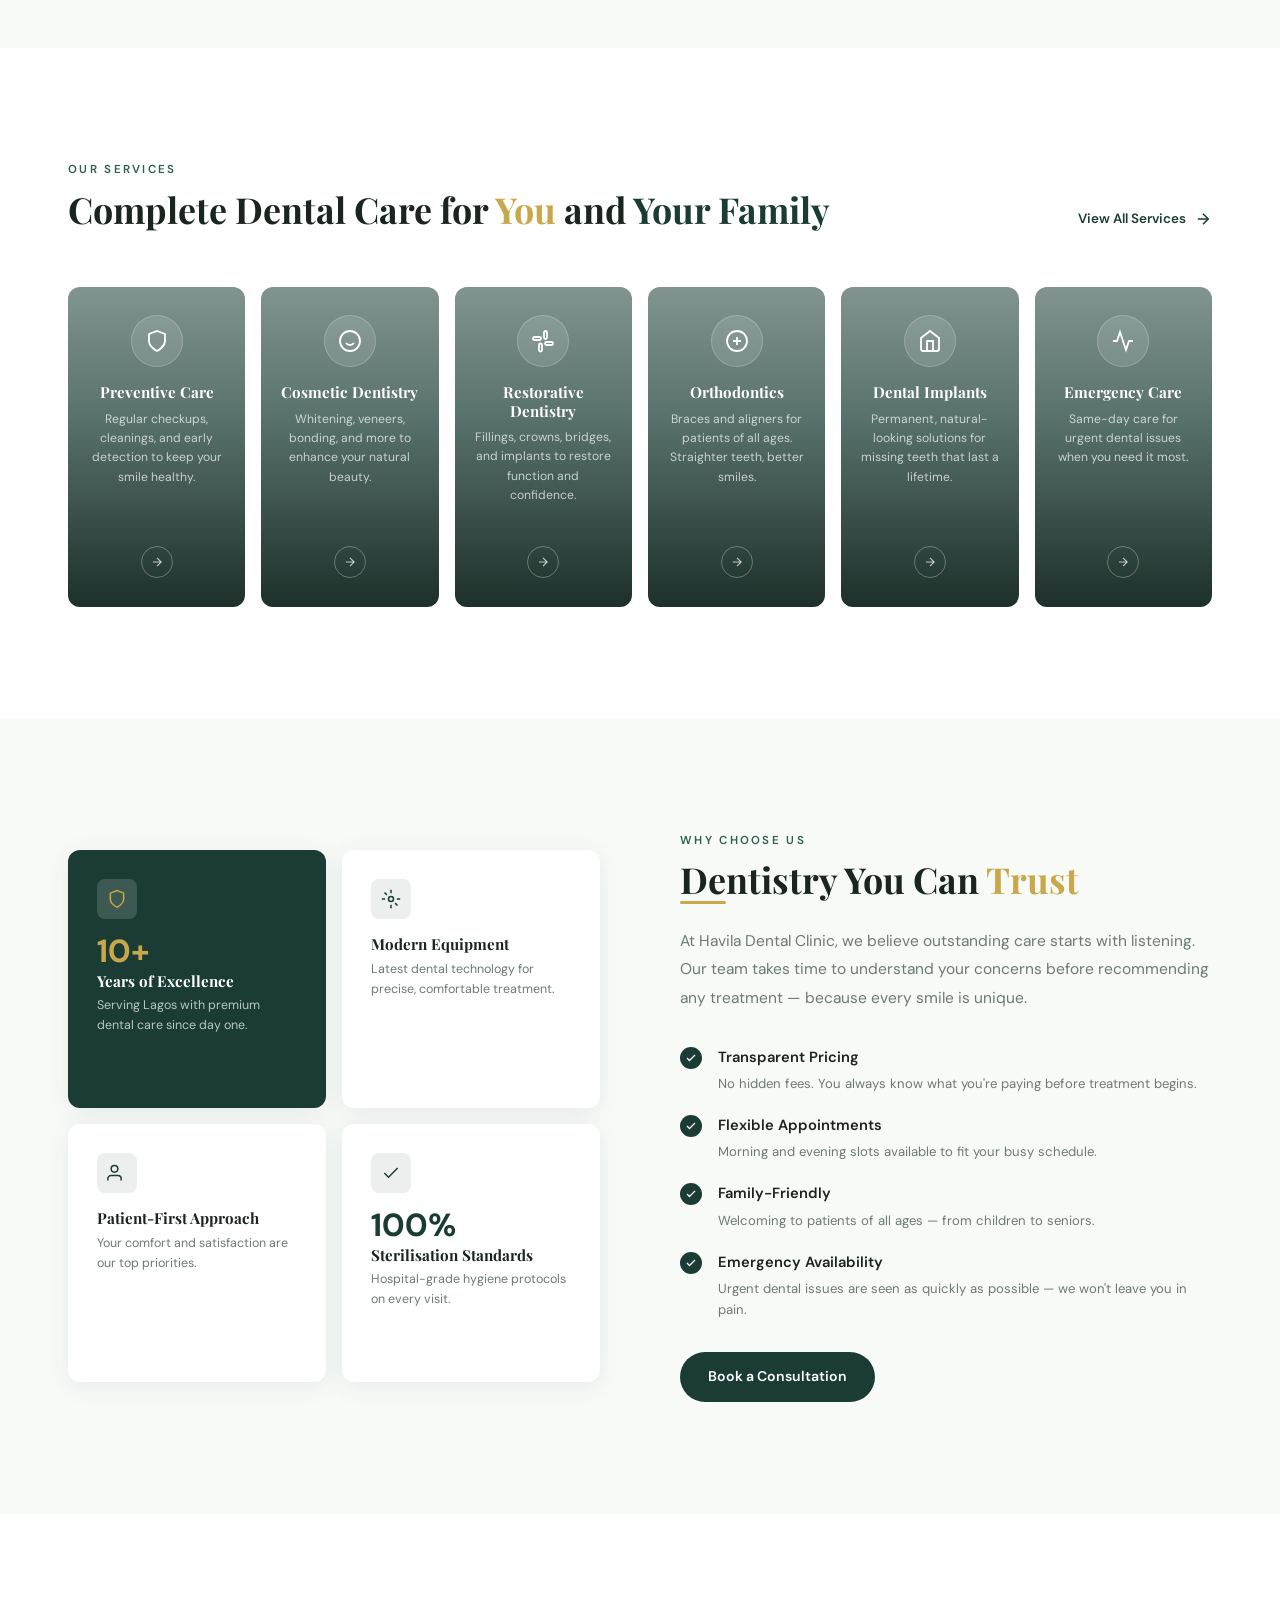
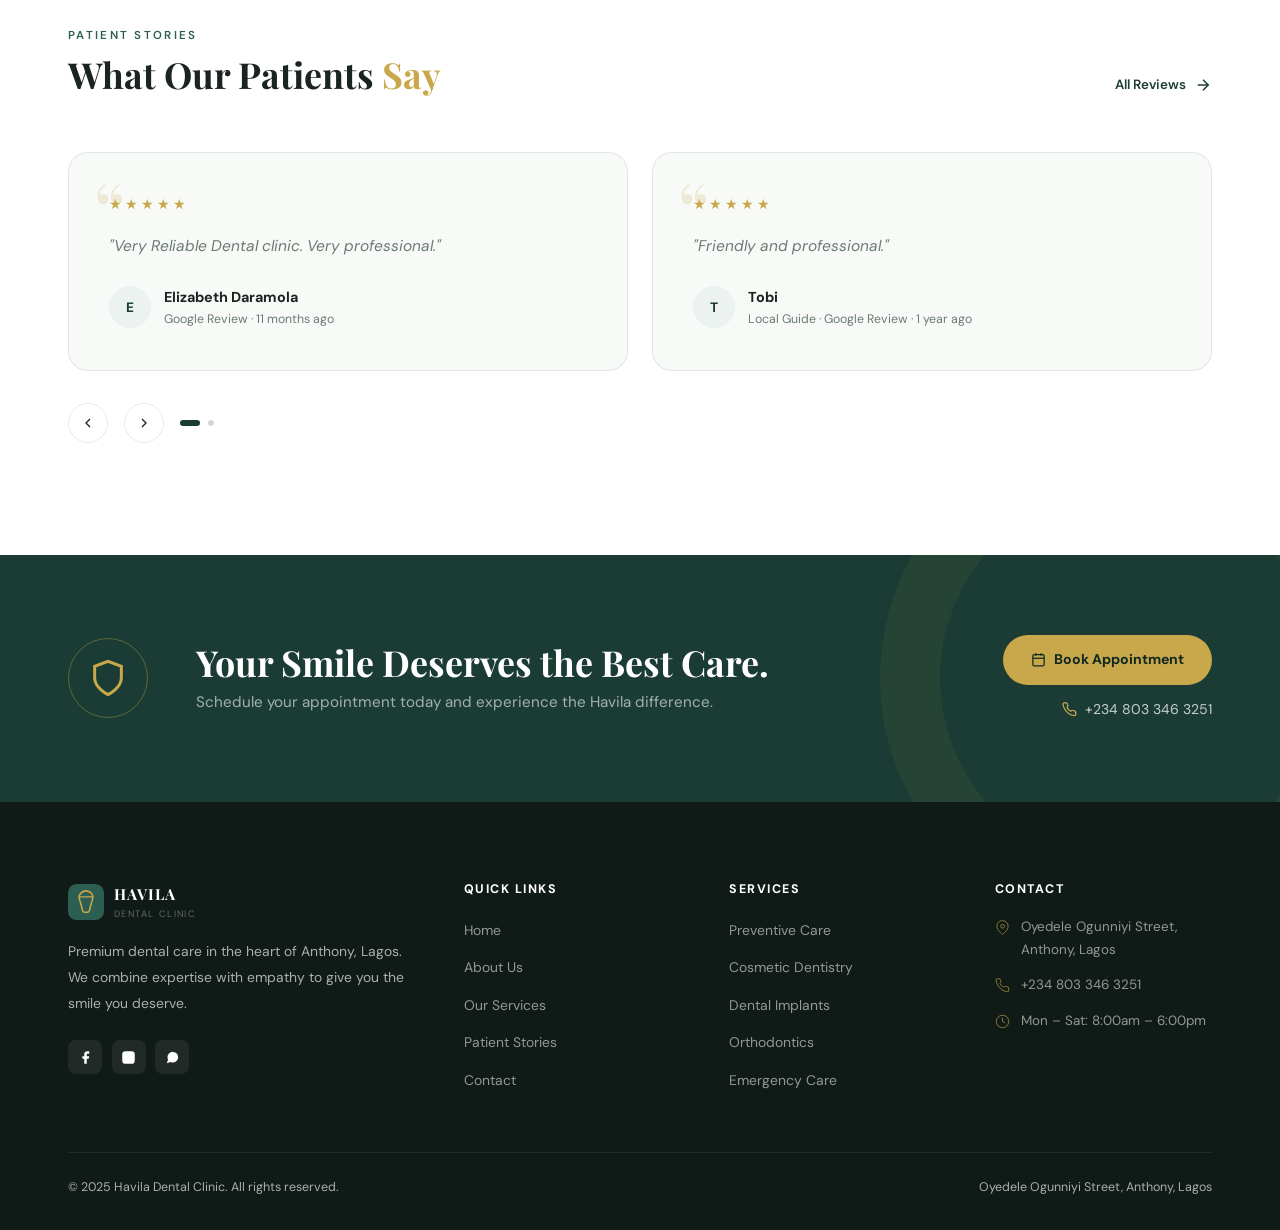
==== commit 3debe64a: "Add matched videos to service cards with anchor links Each service card now shows its matching video" ====
--- a/index.html
+++ b/index.html
@@ -170,42 +170,73 @@
       </a>
     </div>
     <div class="services-grid">
-      <div class="service-card reveal delay-1">
-        <div class="svc-icon"><svg viewBox="0 0 24 24" stroke-width="1.8"><path d="M12 22s8-4 8-10V5l-8-3-8 3v7c0 6 8 10 8 10z"/></svg></div>
-        <h4 class="svc-name">Preventive Care</h4>
-        <p class="svc-desc">Regular checkups, cleanings, and early detection to keep your smile healthy.</p>
-        <div class="svc-arrow"><svg viewBox="0 0 24 24" stroke-width="2"><line x1="5" y1="12" x2="19" y2="12"/><polyline points="12,5 19,12 12,19"/></svg></div>
-      </div>
-      <div class="service-card reveal delay-2">
-        <div class="svc-icon"><svg viewBox="0 0 24 24" stroke-width="1.8"><circle cx="12" cy="12" r="10"/><path d="M8 14s1.5 2 4 2 4-2 4-2"/><line x1="9" y1="9" x2="9.01" y2="9"/><line x1="15" y1="9" x2="15.01" y2="9"/></svg></div>
-        <h4 class="svc-name">Cosmetic Dentistry</h4>
-        <p class="svc-desc">Whitening, veneers, bonding, and more to enhance your natural beauty.</p>
-        <div class="svc-arrow"><svg viewBox="0 0 24 24" stroke-width="2"><line x1="5" y1="12" x2="19" y2="12"/><polyline points="12,5 19,12 12,19"/></svg></div>
-      </div>
-      <div class="service-card reveal delay-3">
-        <div class="svc-icon"><svg viewBox="0 0 24 24" stroke-width="1.8"><path d="M14.5 10c-.83 0-1.5-.67-1.5-1.5v-5c0-.83.67-1.5 1.5-1.5s1.5.67 1.5 1.5v5c0 .83-.67 1.5-1.5 1.5z"/><path d="M20.5 10H19V8.5c0-.83.67-1.5 1.5-1.5s1.5.67 1.5 1.5-.67 1.5-1.5 1.5z"/><path d="M9.5 14.5c.83 0 1.5.67 1.5 1.5v5c0 .83-.67 1.5-1.5 1.5S8 21.83 8 21v-5c0-.83.67-1.5 1.5-1.5z"/><path d="M3.5 14H5v1.5c0 .83-.67 1.5-1.5 1.5S2 16.33 2 15.5 2.67 14 3.5 14z"/><path d="M14 14.5c0-.83.67-1.5 1.5-1.5h5c.83 0 1.5.67 1.5 1.5s-.67 1.5-1.5 1.5h-5c-.83 0-1.5-.67-1.5-1.5z"/><path d="M15.5 9H17v1.5c0 .83-.67 1.5-1.5 1.5S14 11.33 14 10.5 14.67 9 15.5 9z"/><path d="M10 9.5c0 .83-.67 1.5-1.5 1.5h-5C2.67 11 2 10.33 2 9.5S2.67 8 3.5 8h5c.83 0 1.5.67 1.5 1.5z"/><path d="M8.5 15H7v-1.5c0-.83.67-1.5 1.5-1.5s1.5.67 1.5 1.5S9.33 15 8.5 15z"/></svg></div>
-        <h4 class="svc-name">Restorative Dentistry</h4>
-        <p class="svc-desc">Fillings, crowns, bridges, and implants to restore function and confidence.</p>
-        <div class="svc-arrow"><svg viewBox="0 0 24 24" stroke-width="2"><line x1="5" y1="12" x2="19" y2="12"/><polyline points="12,5 19,12 12,19"/></svg></div>
-      </div>
-      <div class="service-card reveal delay-1">
-        <div class="svc-icon"><svg viewBox="0 0 24 24" stroke-width="1.8"><circle cx="12" cy="12" r="10"/><path d="M8 12h8"/><path d="M12 8v8"/></svg></div>
-        <h4 class="svc-name">Orthodontics</h4>
-        <p class="svc-desc">Braces and aligners for patients of all ages. Straighter teeth, better smiles.</p>
-        <div class="svc-arrow"><svg viewBox="0 0 24 24" stroke-width="2"><line x1="5" y1="12" x2="19" y2="12"/><polyline points="12,5 19,12 12,19"/></svg></div>
-      </div>
-      <div class="service-card reveal delay-2">
-        <div class="svc-icon"><svg viewBox="0 0 24 24" stroke-width="1.8"><path d="M3 9l9-7 9 7v11a2 2 0 0 1-2 2H5a2 2 0 0 1-2-2z"/><polyline points="9 22 9 12 15 12 15 22"/></svg></div>
-        <h4 class="svc-name">Dental Implants</h4>
-        <p class="svc-desc">Permanent, natural-looking solutions for missing teeth that last a lifetime.</p>
-        <div class="svc-arrow"><svg viewBox="0 0 24 24" stroke-width="2"><line x1="5" y1="12" x2="19" y2="12"/><polyline points="12,5 19,12 12,19"/></svg></div>
-      </div>
-      <div class="service-card reveal delay-3">
-        <div class="svc-icon"><svg viewBox="0 0 24 24" stroke-width="1.8"><path d="M22 11.08V12a10 10 0 1 1-5.93-9.14"/><polyline points="22 4 12 14.01 9 11.01"/></svg></div>
-        <h4 class="svc-name">Emergency Care</h4>
-        <p class="svc-desc">Same-day care for urgent dental issues when you need it most.</p>
-        <div class="svc-arrow"><svg viewBox="0 0 24 24" stroke-width="2"><line x1="5" y1="12" x2="19" y2="12"/><polyline points="12,5 19,12 12,19"/></svg></div>
-      </div>
+
+      <!-- Preventive Care — image bg -->
+      <a href="services.html#preventive" class="service-card reveal delay-1">
+        <div class="svc-media" style="background-image:url('Preventive Care.jpg')"></div>
+        <div class="svc-overlay">
+          <div class="svc-icon"><svg viewBox="0 0 24 24" stroke-width="1.8"><path d="M12 22s8-4 8-10V5l-8-3-8 3v7c0 6 8 10 8 10z"/></svg></div>
+          <h4 class="svc-name">Preventive Care</h4>
+          <p class="svc-desc">Regular checkups, cleanings, and early detection to keep your smile healthy.</p>
+          <div class="svc-arrow"><svg viewBox="0 0 24 24" stroke-width="2"><line x1="5" y1="12" x2="19" y2="12"/><polyline points="12,5 19,12 12,19"/></svg></div>
+        </div>
+      </a>
+
+      <!-- Cosmetic Dentistry -->
+      <a href="services.html#cosmetic" class="service-card reveal delay-2">
+        <video class="svc-media" autoplay muted loop playsinline><source src="Cosmetic Dentistry.mp4" type="video/mp4"/></video>
+        <div class="svc-overlay">
+          <div class="svc-icon"><svg viewBox="0 0 24 24" stroke-width="1.8"><circle cx="12" cy="12" r="10"/><path d="M8 14s1.5 2 4 2 4-2 4-2"/><line x1="9" y1="9" x2="9.01" y2="9"/><line x1="15" y1="9" x2="15.01" y2="9"/></svg></div>
+          <h4 class="svc-name">Cosmetic Dentistry</h4>
+          <p class="svc-desc">Whitening, veneers, bonding, and more to enhance your natural beauty.</p>
+          <div class="svc-arrow"><svg viewBox="0 0 24 24" stroke-width="2"><line x1="5" y1="12" x2="19" y2="12"/><polyline points="12,5 19,12 12,19"/></svg></div>
+        </div>
+      </a>
+
+      <!-- Restorative Dentistry -->
+      <a href="services.html#restorative" class="service-card reveal delay-3">
+        <video class="svc-media" autoplay muted loop playsinline><source src="Restorative Dentistry.mp4" type="video/mp4"/></video>
+        <div class="svc-overlay">
+          <div class="svc-icon"><svg viewBox="0 0 24 24" stroke-width="1.8"><path d="M14.5 10c-.83 0-1.5-.67-1.5-1.5v-5c0-.83.67-1.5 1.5-1.5s1.5.67 1.5 1.5v5c0 .83-.67 1.5-1.5 1.5z"/><path d="M9.5 14.5c.83 0 1.5.67 1.5 1.5v5c0 .83-.67 1.5-1.5 1.5S8 21.83 8 21v-5c0-.83.67-1.5 1.5-1.5z"/><path d="M14 14.5c0-.83.67-1.5 1.5-1.5h5c.83 0 1.5.67 1.5 1.5s-.67 1.5-1.5 1.5h-5c-.83 0-1.5-.67-1.5-1.5z"/><path d="M10 9.5c0 .83-.67 1.5-1.5 1.5h-5C2.67 11 2 10.33 2 9.5S2.67 8 3.5 8h5c.83 0 1.5.67 1.5 1.5z"/></svg></div>
+          <h4 class="svc-name">Restorative Dentistry</h4>
+          <p class="svc-desc">Fillings, crowns, bridges, and implants to restore function and confidence.</p>
+          <div class="svc-arrow"><svg viewBox="0 0 24 24" stroke-width="2"><line x1="5" y1="12" x2="19" y2="12"/><polyline points="12,5 19,12 12,19"/></svg></div>
+        </div>
+      </a>
+
+      <!-- Orthodontics -->
+      <a href="services.html#orthodontics" class="service-card reveal delay-1">
+        <video class="svc-media" autoplay muted loop playsinline><source src="orthodontics.mp4" type="video/mp4"/></video>
+        <div class="svc-overlay">
+          <div class="svc-icon"><svg viewBox="0 0 24 24" stroke-width="1.8"><circle cx="12" cy="12" r="10"/><path d="M8 12h8"/><path d="M12 8v8"/></svg></div>
+          <h4 class="svc-name">Orthodontics</h4>
+          <p class="svc-desc">Braces and aligners for patients of all ages. Straighter teeth, better smiles.</p>
+          <div class="svc-arrow"><svg viewBox="0 0 24 24" stroke-width="2"><line x1="5" y1="12" x2="19" y2="12"/><polyline points="12,5 19,12 12,19"/></svg></div>
+        </div>
+      </a>
+
+      <!-- Dental Implants -->
+      <a href="services.html#implants" class="service-card reveal delay-2">
+        <video class="svc-media" autoplay muted loop playsinline><source src="Dental Implants.mp4" type="video/mp4"/></video>
+        <div class="svc-overlay">
+          <div class="svc-icon"><svg viewBox="0 0 24 24" stroke-width="1.8"><path d="M3 9l9-7 9 7v11a2 2 0 0 1-2 2H5a2 2 0 0 1-2-2z"/><polyline points="9 22 9 12 15 12 15 22"/></svg></div>
+          <h4 class="svc-name">Dental Implants</h4>
+          <p class="svc-desc">Permanent, natural-looking solutions for missing teeth that last a lifetime.</p>
+          <div class="svc-arrow"><svg viewBox="0 0 24 24" stroke-width="2"><line x1="5" y1="12" x2="19" y2="12"/><polyline points="12,5 19,12 12,19"/></svg></div>
+        </div>
+      </a>
+
+      <!-- Emergency Care -->
+      <a href="services.html#emergency" class="service-card reveal delay-3">
+        <video class="svc-media" autoplay muted loop playsinline><source src="Emergency Care.mp4" type="video/mp4"/></video>
+        <div class="svc-overlay">
+          <div class="svc-icon"><svg viewBox="0 0 24 24" stroke-width="1.8"><polyline points="22 12 18 12 15 21 9 3 6 12 2 12"/></svg></div>
+          <h4 class="svc-name">Emergency Care</h4>
+          <p class="svc-desc">Same-day care for urgent dental issues when you need it most.</p>
+          <div class="svc-arrow"><svg viewBox="0 0 24 24" stroke-width="2"><line x1="5" y1="12" x2="19" y2="12"/><polyline points="12,5 19,12 12,19"/></svg></div>
+        </div>
+      </a>
+
     </div>
   </div>
 </section>
--- a/styles.css
+++ b/styles.css
@@ -341,46 +341,66 @@
   gap: 1rem;
 }
 .service-card {
-  background: var(--off-white);
-  border: 1px solid var(--border);
   border-radius: var(--radius);
-  padding: 1.8rem 1.4rem;
-  text-align: center; position: relative;
+  position: relative;
+  display: flex; flex-direction: column;
+  overflow: hidden;
+  min-height: 320px;
+  text-decoration: none;
+  transition: transform var(--t), box-shadow var(--t);
+}
+.service-card:hover { transform: translateY(-6px); box-shadow: var(--shadow-lg); }
+
+/* video / image background */
+.svc-media {
+  position: absolute; inset: 0;
+  width: 100%; height: 100%;
+  object-fit: cover;
+  background-size: cover; background-position: center;
+  transition: transform 0.6s var(--ease);
+}
+.service-card:hover .svc-media { transform: scale(1.06); }
+
+/* dark green overlay */
+.svc-overlay {
+  position: relative; z-index: 1;
   display: flex; flex-direction: column; align-items: center;
-  overflow: hidden;
-  transition: all var(--t);
-}
-.service-card::after {
-  content: ''; position: absolute;
-  bottom: 0; left: 0; right: 0; height: 3px;
-  background: var(--gold); transform: scaleX(0); transition: transform var(--t);
-}
-.service-card:hover { background: var(--white); box-shadow: var(--shadow-lg); transform: translateY(-5px); border-color: transparent; }
-.service-card:hover::after { transform: scaleX(1); }
+  text-align: center;
+  padding: 1.8rem 1.2rem;
+  height: 100%;
+  background: linear-gradient(to top, rgba(10,30,24,0.92) 0%, rgba(26,60,52,0.72) 60%, rgba(26,60,52,0.55) 100%);
+  transition: background var(--t);
+}
+.service-card:hover .svc-overlay {
+  background: linear-gradient(to top, rgba(10,30,24,0.82) 0%, rgba(26,60,52,0.55) 60%, rgba(26,60,52,0.35) 100%);
+}
+
 .svc-icon {
-  width: 54px; height: 54px; border-radius: 50%;
-  background: var(--green-dim);
-  display: flex; align-items: center; justify-content: center;
-  margin: 0 auto 1rem; transition: background var(--t);
-}
-.service-card:hover .svc-icon { background: var(--green); }
-.svc-icon svg { width: 26px; height: 26px; stroke: var(--green); fill: none; transition: stroke var(--t); }
-.service-card:hover .svc-icon svg { stroke: var(--white); }
+  width: 52px; height: 52px; border-radius: 50%;
+  background: rgba(255,255,255,0.12);
+  border: 1.5px solid rgba(255,255,255,0.2);
+  display: flex; align-items: center; justify-content: center;
+  margin: 0 auto 1rem; transition: background var(--t), border-color var(--t);
+}
+.service-card:hover .svc-icon { background: var(--gold); border-color: var(--gold); }
+.svc-icon svg { width: 24px; height: 24px; stroke: var(--white); fill: none; }
+.service-card:hover .svc-icon svg { stroke: var(--green-dark); }
+
 .svc-name {
   font-family: 'Playfair Display', serif;
-  font-size: 0.92rem; font-weight: 700; color: var(--text);
+  font-size: 0.95rem; font-weight: 700; color: var(--white);
   margin-bottom: 0.5rem;
 }
-.svc-desc { font-size: 0.77rem; color: var(--text-muted); line-height: 1.6; margin-bottom: 1rem; flex: 1; }
+.svc-desc { font-size: 0.76rem; color: rgba(255,255,255,0.7); line-height: 1.6; margin-bottom: 1rem; flex: 1; }
 .svc-arrow {
-  width: 30px; height: 30px; border-radius: 50%;
-  border: 1.5px solid var(--border);
+  width: 32px; height: 32px; border-radius: 50%;
+  border: 1.5px solid rgba(255,255,255,0.3);
   display: flex; align-items: center; justify-content: center;
   margin-top: auto; transition: all var(--t);
 }
-.service-card:hover .svc-arrow { border-color: var(--gold); background: var(--gold-dim); }
-.svc-arrow svg { width: 13px; height: 13px; stroke: var(--text-muted); fill: none; transition: stroke var(--t); }
-.service-card:hover .svc-arrow svg { stroke: var(--gold); }
+.service-card:hover .svc-arrow { border-color: var(--gold); background: var(--gold); }
+.svc-arrow svg { width: 14px; height: 14px; stroke: rgba(255,255,255,0.7); fill: none; transition: stroke var(--t); }
+.service-card:hover .svc-arrow svg { stroke: var(--green-dark); }
 
 /* ── WHY US ──────────────────────────────────────────────── */
 .why { padding: 7rem 0; background: var(--off-white); }
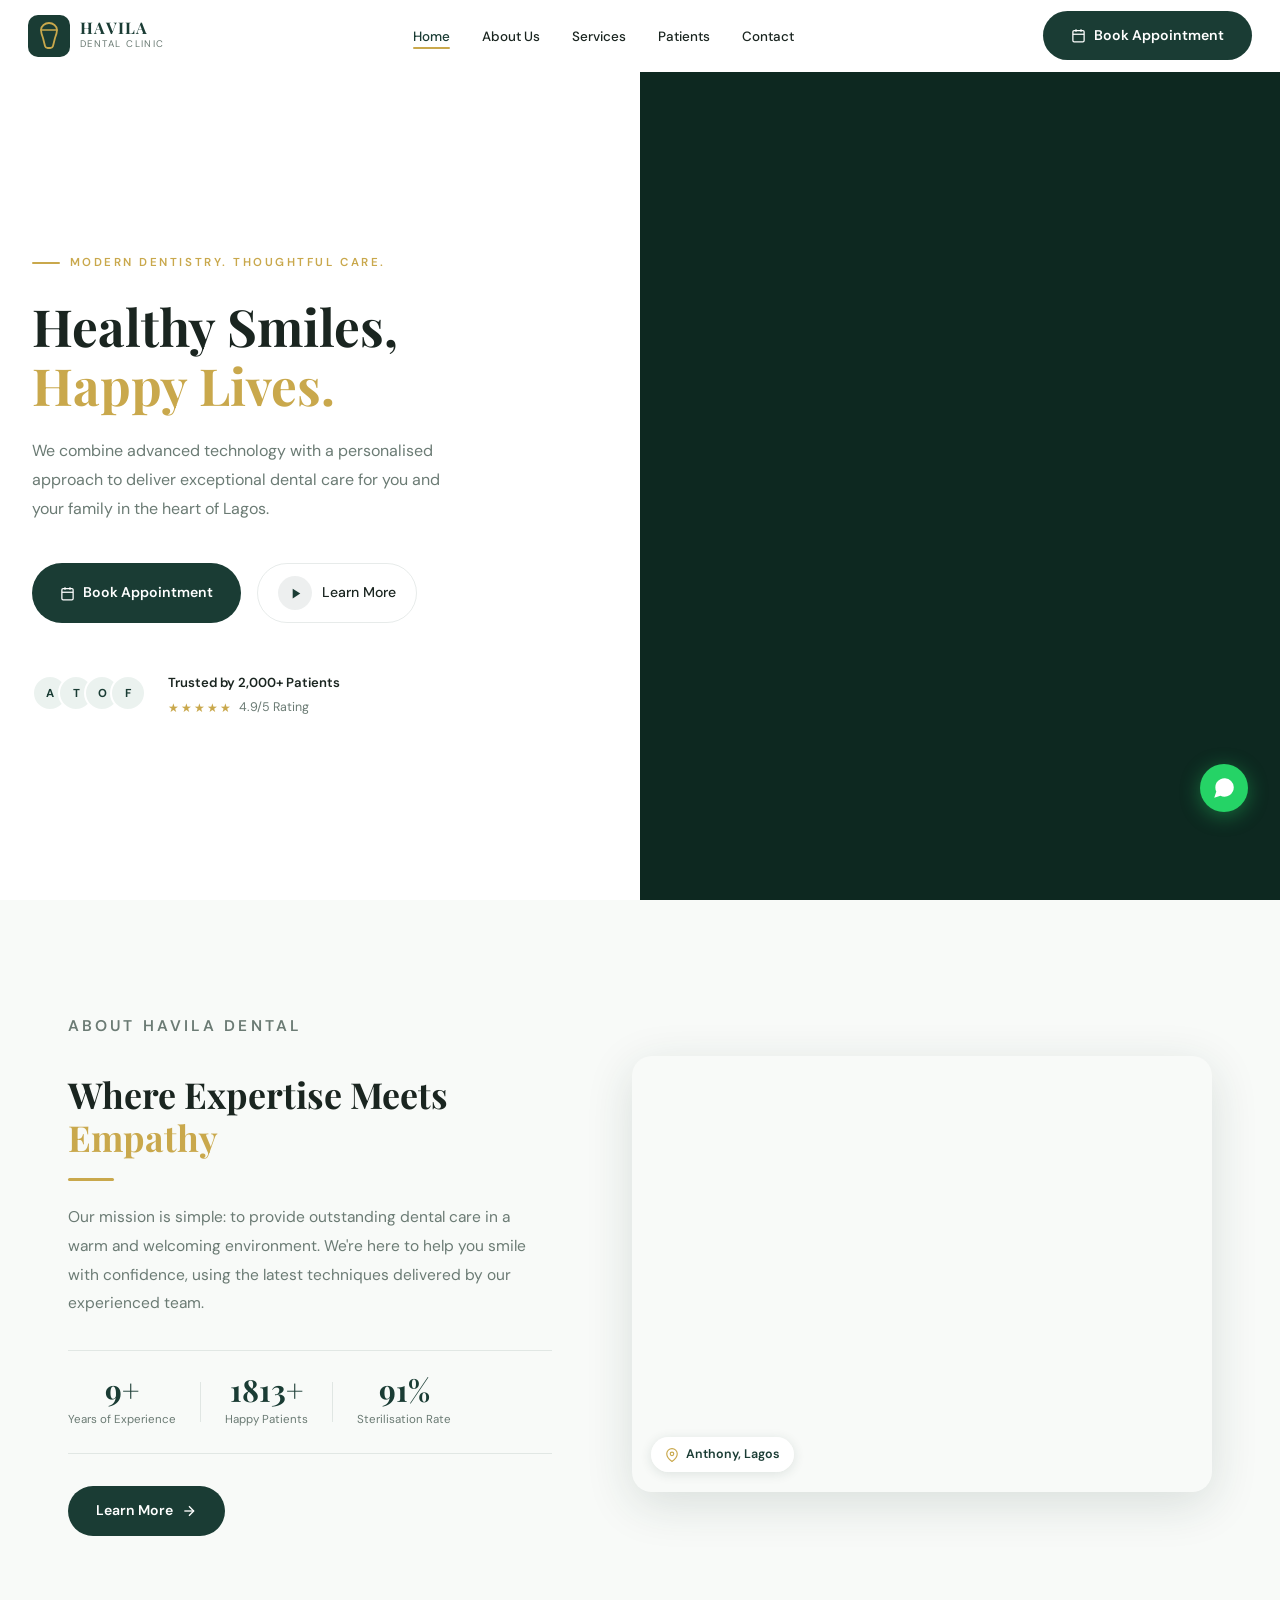
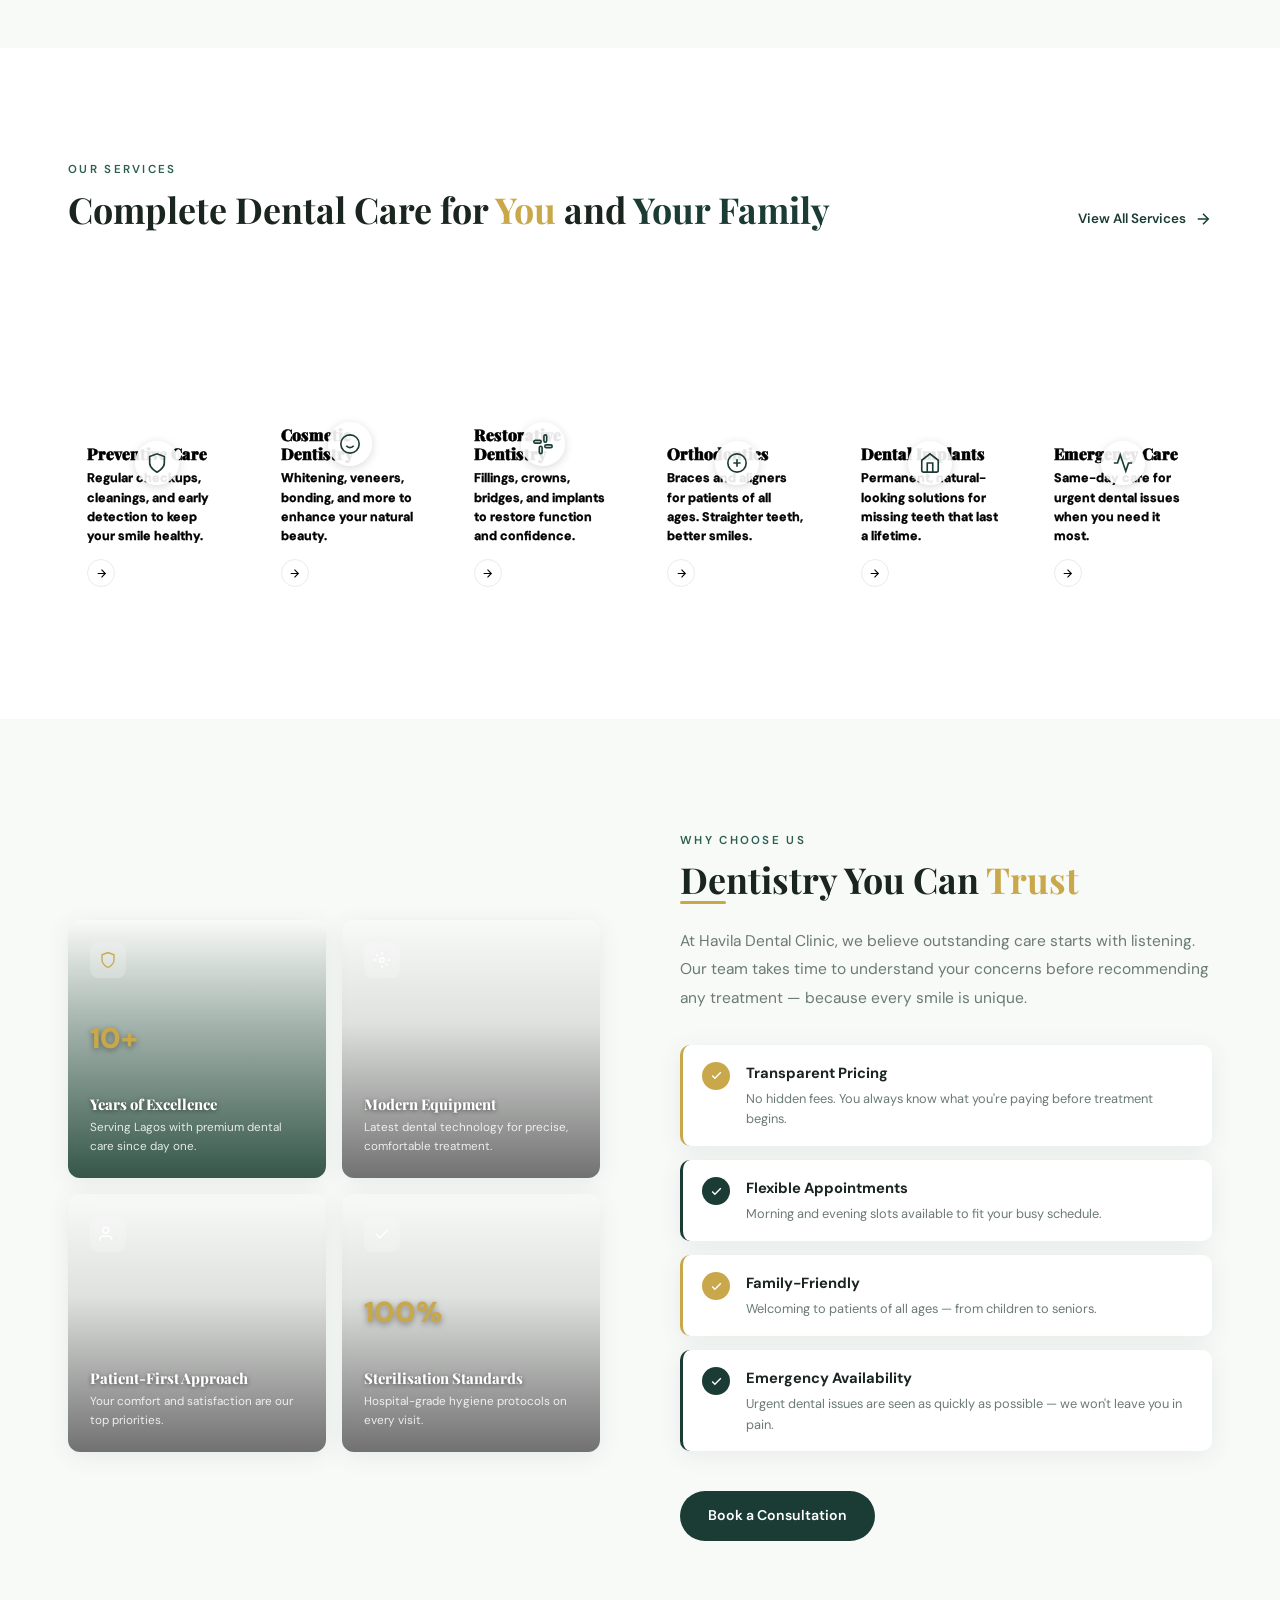
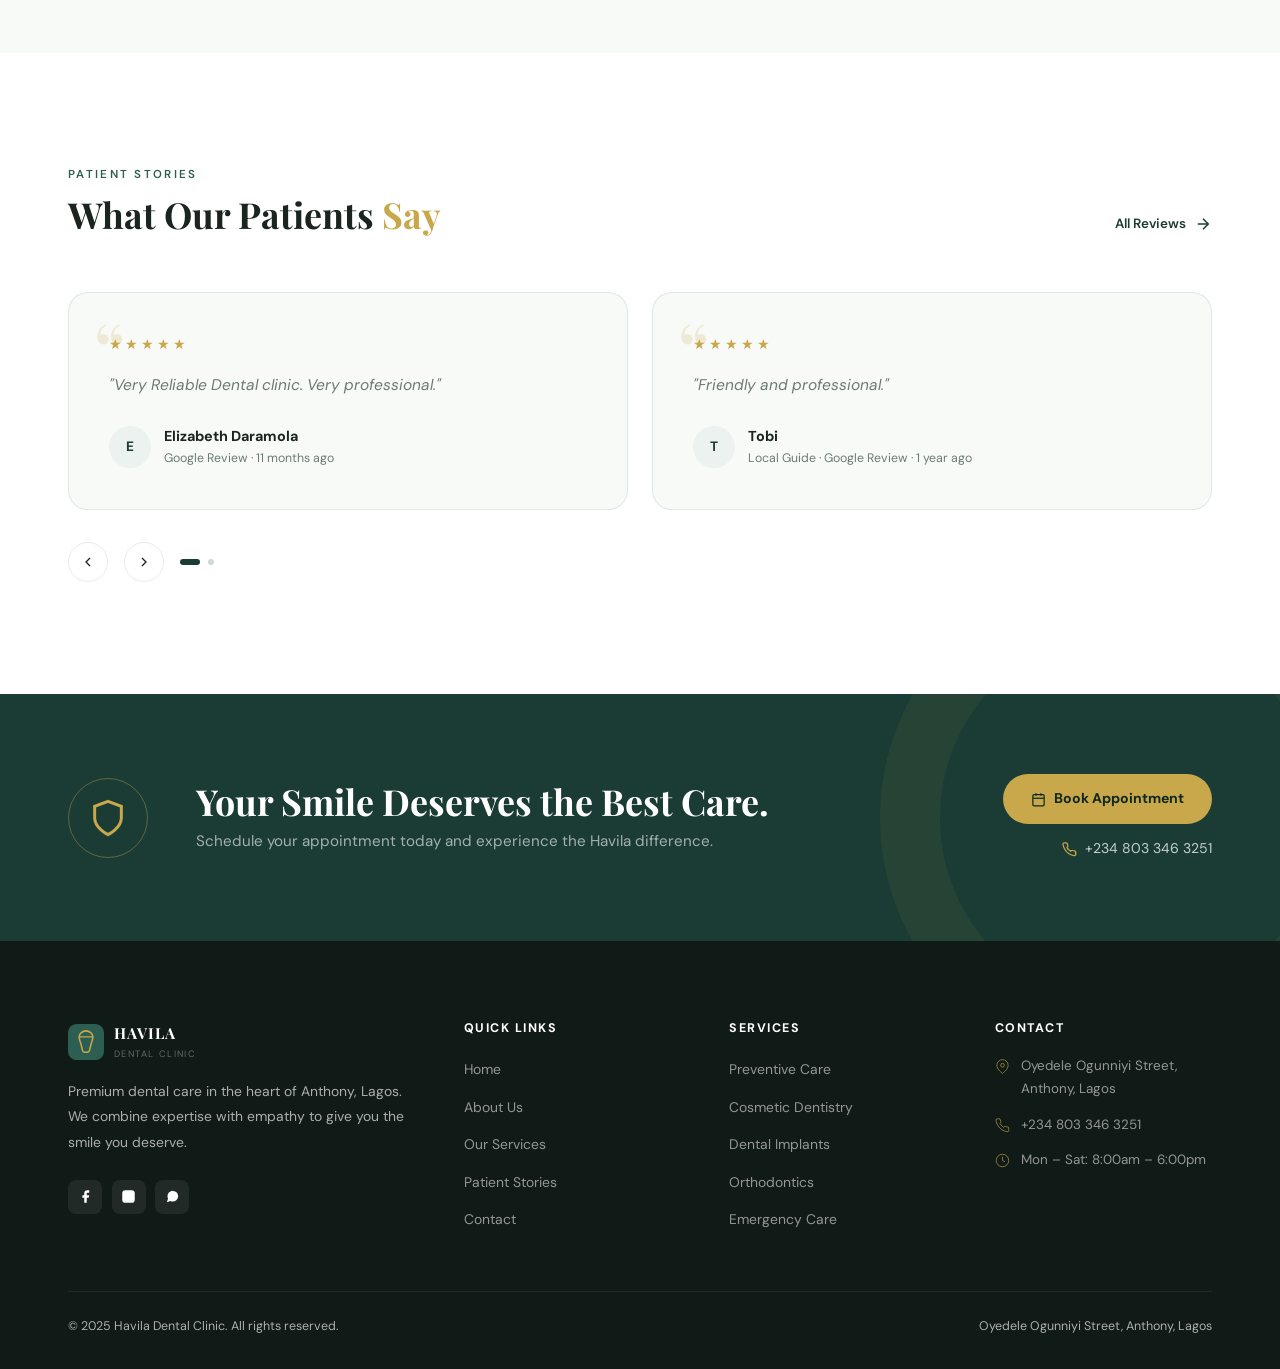
==== commit 9931fce7: "Add matched videos to Why Us cards and redesign right-side with colored accents Co-Authored-By: Clau" ====
--- a/index.html
+++ b/index.html
@@ -246,73 +246,107 @@
   <div class="container">
     <div class="why-grid">
       <div class="why-visual reveal-left">
+
+        <!-- 10+ Years of Excellence -->
         <div class="why-card featured">
-          <div class="why-card-icon">
-            <svg viewBox="0 0 24 24" stroke-width="1.8"><path d="M12 22s8-4 8-10V5l-8-3-8 3v7c0 6 8 10 8 10z"/></svg>
-          </div>
-          <div class="why-card-num">10+</div>
-          <h4>Years of Excellence</h4>
-          <p>Serving Lagos with premium dental care since day one.</p>
-        </div>
+          <video class="why-card-video" autoplay muted loop playsinline><source src="10Years of Excellence.mp4" type="video/mp4"/></video>
+          <div class="why-card-body">
+            <div class="why-card-icon">
+              <svg viewBox="0 0 24 24" stroke-width="1.8"><path d="M12 22s8-4 8-10V5l-8-3-8 3v7c0 6 8 10 8 10z"/></svg>
+            </div>
+            <div class="why-card-num">10+</div>
+            <h4>Years of Excellence</h4>
+            <p>Serving Lagos with premium dental care since day one.</p>
+          </div>
+        </div>
+
+        <!-- Modern Equipment -->
         <div class="why-card">
-          <div class="why-card-icon">
-            <svg viewBox="0 0 24 24" stroke-width="1.8"><circle cx="12" cy="12" r="3"/><path d="M12 1v4M12 19v4M4.22 4.22l2.83 2.83M16.95 16.95l2.83 2.83M1 12h4M19 12h4"/></svg>
-          </div>
-          <h4>Modern Equipment</h4>
-          <p>Latest dental technology for precise, comfortable treatment.</p>
-        </div>
+          <video class="why-card-video" autoplay muted loop playsinline><source src="Modern Equipmen.mp4" type="video/mp4"/></video>
+          <div class="why-card-body">
+            <div class="why-card-icon">
+              <svg viewBox="0 0 24 24" stroke-width="1.8"><circle cx="12" cy="12" r="3"/><path d="M12 1v4M12 19v4M4.22 4.22l2.83 2.83M16.95 16.95l2.83 2.83M1 12h4M19 12h4"/></svg>
+            </div>
+            <h4>Modern Equipment</h4>
+            <p>Latest dental technology for precise, comfortable treatment.</p>
+          </div>
+        </div>
+
+        <!-- Patient-First Approach -->
         <div class="why-card">
-          <div class="why-card-icon">
-            <svg viewBox="0 0 24 24" stroke-width="1.8"><path d="M17 21v-2a4 4 0 0 0-4-4H5a4 4 0 0 0-4 4v2"/><circle cx="9" cy="7" r="4"/></svg>
-          </div>
-          <h4>Patient-First Approach</h4>
-          <p>Your comfort and satisfaction are our top priorities.</p>
-        </div>
+          <video class="why-card-video" autoplay muted loop playsinline><source src="Patient First Approach.mp4" type="video/mp4"/></video>
+          <div class="why-card-body">
+            <div class="why-card-icon">
+              <svg viewBox="0 0 24 24" stroke-width="1.8"><path d="M17 21v-2a4 4 0 0 0-4-4H5a4 4 0 0 0-4 4v2"/><circle cx="9" cy="7" r="4"/></svg>
+            </div>
+            <h4>Patient-First Approach</h4>
+            <p>Your comfort and satisfaction are our top priorities.</p>
+          </div>
+        </div>
+
+        <!-- 100% Sterilisation Standards -->
         <div class="why-card">
-          <div class="why-card-icon">
-            <svg viewBox="0 0 24 24" stroke-width="1.8"><polyline points="20 6 9 17 4 12"/></svg>
-          </div>
-          <div class="why-card-num" style="color:var(--green)">100%</div>
-          <h4>Sterilisation Standards</h4>
-          <p>Hospital-grade hygiene protocols on every visit.</p>
-        </div>
+          <video class="why-card-video" autoplay muted loop playsinline><source src="100Sterilisation Standards.mp4" type="video/mp4"/></video>
+          <div class="why-card-body">
+            <div class="why-card-icon">
+              <svg viewBox="0 0 24 24" stroke-width="1.8"><polyline points="20 6 9 17 4 12"/></svg>
+            </div>
+            <div class="why-card-num">100%</div>
+            <h4>Sterilisation Standards</h4>
+            <p>Hospital-grade hygiene protocols on every visit.</p>
+          </div>
+        </div>
+
       </div>
       <div class="why-content reveal-right">
         <p class="section-eyebrow">Why Choose Us</p>
         <h2 class="section-title">Dentistry You Can <span class="gold">Trust</span></h2>
         <div class="about-divider"></div>
-        <p style="color:var(--text-muted);font-size:0.97rem;line-height:1.85;margin-bottom:1.5rem;">At Havila Dental Clinic, we believe outstanding care starts with listening. Our team takes time to understand your concerns before recommending any treatment — because every smile is unique.</p>
+        <p style="color:var(--text-muted);font-size:0.97rem;line-height:1.85;margin-bottom:2rem;">At Havila Dental Clinic, we believe outstanding care starts with listening. Our team takes time to understand your concerns before recommending any treatment — because every smile is unique.</p>
         <div class="why-list">
+
           <div class="why-item">
-            <div class="why-check"><svg viewBox="0 0 24 24" stroke-width="2.5"><polyline points="20 6 9 17 4 12"/></svg></div>
+            <div class="why-check why-check--gold">
+              <svg viewBox="0 0 24 24" stroke-width="2.5"><polyline points="20 6 9 17 4 12"/></svg>
+            </div>
             <div class="why-item-text">
               <h5>Transparent Pricing</h5>
               <p>No hidden fees. You always know what you're paying before treatment begins.</p>
             </div>
           </div>
+
           <div class="why-item">
-            <div class="why-check"><svg viewBox="0 0 24 24" stroke-width="2.5"><polyline points="20 6 9 17 4 12"/></svg></div>
+            <div class="why-check why-check--green">
+              <svg viewBox="0 0 24 24" stroke-width="2.5"><polyline points="20 6 9 17 4 12"/></svg>
+            </div>
             <div class="why-item-text">
               <h5>Flexible Appointments</h5>
               <p>Morning and evening slots available to fit your busy schedule.</p>
             </div>
           </div>
+
           <div class="why-item">
-            <div class="why-check"><svg viewBox="0 0 24 24" stroke-width="2.5"><polyline points="20 6 9 17 4 12"/></svg></div>
+            <div class="why-check why-check--gold">
+              <svg viewBox="0 0 24 24" stroke-width="2.5"><polyline points="20 6 9 17 4 12"/></svg>
+            </div>
             <div class="why-item-text">
               <h5>Family-Friendly</h5>
               <p>Welcoming to patients of all ages — from children to seniors.</p>
             </div>
           </div>
+
           <div class="why-item">
-            <div class="why-check"><svg viewBox="0 0 24 24" stroke-width="2.5"><polyline points="20 6 9 17 4 12"/></svg></div>
+            <div class="why-check why-check--green">
+              <svg viewBox="0 0 24 24" stroke-width="2.5"><polyline points="20 6 9 17 4 12"/></svg>
+            </div>
             <div class="why-item-text">
               <h5>Emergency Availability</h5>
               <p>Urgent dental issues are seen as quickly as possible — we won't leave you in pain.</p>
             </div>
           </div>
-        </div>
-        <div style="margin-top:2rem;">
+
+        </div>
+        <div style="margin-top:2.5rem;">
           <a href="contact.html" class="btn-primary">Book a Consultation</a>
         </div>
       </div>
--- a/styles.css
+++ b/styles.css
@@ -361,46 +361,49 @@
 }
 .service-card:hover .svc-media { transform: scale(1.06); }
 
-/* dark green overlay */
+/* overlay: sits in the lower portion of the card over empty video space */
 .svc-overlay {
-  position: relative; z-index: 1;
-  display: flex; flex-direction: column; align-items: center;
-  text-align: center;
-  padding: 1.8rem 1.2rem;
-  height: 100%;
-  background: linear-gradient(to top, rgba(10,30,24,0.92) 0%, rgba(26,60,52,0.72) 60%, rgba(26,60,52,0.55) 100%);
+  position: absolute; bottom: 0; left: 0; right: 0; z-index: 2;
+  display: flex; flex-direction: column; align-items: flex-start;
+  text-align: left;
+  padding: 1.2rem 1.2rem 1.2rem;
+  background: transparent;
   transition: background var(--t);
 }
-.service-card:hover .svc-overlay {
-  background: linear-gradient(to top, rgba(10,30,24,0.82) 0%, rgba(26,60,52,0.55) 60%, rgba(26,60,52,0.35) 100%);
-}
-
+.service-card:hover .svc-overlay { background: transparent; }
+
+/* icon floats at top of card above overlay */
 .svc-icon {
-  width: 52px; height: 52px; border-radius: 50%;
-  background: rgba(255,255,255,0.12);
-  border: 1.5px solid rgba(255,255,255,0.2);
-  display: flex; align-items: center; justify-content: center;
-  margin: 0 auto 1rem; transition: background var(--t), border-color var(--t);
-}
-.service-card:hover .svc-icon { background: var(--gold); border-color: var(--gold); }
-.svc-icon svg { width: 24px; height: 24px; stroke: var(--white); fill: none; }
-.service-card:hover .svc-icon svg { stroke: var(--green-dark); }
+  position: absolute; top: 1rem; left: 50%; transform: translateX(-50%);
+  z-index: 3;
+  width: 44px; height: 44px; border-radius: 50%;
+  background: rgba(255,255,255,0.9);
+  border: none;
+  display: flex; align-items: center; justify-content: center;
+  transition: background var(--t), transform var(--t);
+  box-shadow: 0 2px 10px rgba(0,0,0,0.15);
+}
+.service-card:hover .svc-icon { background: var(--gold); transform: translateX(-50%) scale(1.08); }
+.svc-icon svg { width: 22px; height: 22px; stroke: var(--green); fill: none; transition: stroke var(--t); }
+.service-card:hover .svc-icon svg { stroke: var(--white); }
 
 .svc-name {
   font-family: 'Playfair Display', serif;
-  font-size: 0.95rem; font-weight: 700; color: var(--white);
-  margin-bottom: 0.5rem;
-}
-.svc-desc { font-size: 0.76rem; color: rgba(255,255,255,0.7); line-height: 1.6; margin-bottom: 1rem; flex: 1; }
+  font-size: 1rem; font-weight: 900; color: #000;
+  margin-bottom: 0.35rem;
+  -webkit-text-stroke: 0.5px #000;
+  text-shadow: 1px 1px 0 rgba(255,255,255,0.5), -1px -1px 0 rgba(255,255,255,0.5), 1px -1px 0 rgba(255,255,255,0.5), -1px 1px 0 rgba(255,255,255,0.5);
+}
+.svc-desc { font-size: 0.78rem; font-weight: 700; color: #000; line-height: 1.55; margin-bottom: 0.8rem; -webkit-text-stroke: 0.3px #000; text-shadow: 1px 1px 0 rgba(255,255,255,0.5), -1px -1px 0 rgba(255,255,255,0.5), 1px -1px 0 rgba(255,255,255,0.5), -1px 1px 0 rgba(255,255,255,0.5); }
 .svc-arrow {
-  width: 32px; height: 32px; border-radius: 50%;
-  border: 1.5px solid rgba(255,255,255,0.3);
-  display: flex; align-items: center; justify-content: center;
-  margin-top: auto; transition: all var(--t);
+  width: 28px; height: 28px; border-radius: 50%;
+  border: 1.5px solid var(--border);
+  display: flex; align-items: center; justify-content: center;
+  transition: all var(--t);
 }
 .service-card:hover .svc-arrow { border-color: var(--gold); background: var(--gold); }
-.svc-arrow svg { width: 14px; height: 14px; stroke: rgba(255,255,255,0.7); fill: none; transition: stroke var(--t); }
-.service-card:hover .svc-arrow svg { stroke: var(--green-dark); }
+.svc-arrow svg { width: 13px; height: 13px; stroke: #000; fill: none; transition: stroke var(--t); }
+.service-card:hover .svc-arrow svg { stroke: var(--white); }
 
 /* ── WHY US ──────────────────────────────────────────────── */
 .why { padding: 7rem 0; background: var(--off-white); }
@@ -411,44 +414,86 @@
   gap: 1rem; aspect-ratio: 1;
 }
 .why-card {
-  background: var(--white);
   border-radius: var(--radius);
-  padding: 1.8rem; box-shadow: var(--shadow);
+  box-shadow: var(--shadow);
+  position: relative; overflow: hidden;
   display: flex; flex-direction: column;
   transition: transform var(--t), box-shadow var(--t);
+  min-height: 160px;
 }
 .why-card:hover { transform: translateY(-3px); box-shadow: var(--shadow-lg); }
-.why-card.featured {
-  background: var(--green); color: var(--white);
-  grid-column: 1 / 2; grid-row: 1 / 2;
-}
+.why-card.featured { grid-column: 1 / 2; grid-row: 1 / 2; }
+
+/* video background */
+.why-card-video {
+  position: absolute; inset: 0;
+  width: 100%; height: 100%;
+  object-fit: cover;
+  transition: transform 0.6s var(--ease);
+}
+.why-card:hover .why-card-video { transform: scale(1.06); }
+
+/* content sits on top of video */
+.why-card-body {
+  position: relative; z-index: 2;
+  padding: 1.4rem;
+  display: flex; flex-direction: column;
+  flex: 1;
+  background: linear-gradient(to top, rgba(0,0,0,0.55) 0%, rgba(0,0,0,0.1) 60%, transparent 100%);
+}
+.why-card.featured .why-card-body {
+  background: linear-gradient(to top, rgba(10,50,35,0.82) 0%, rgba(10,50,35,0.35) 60%, transparent 100%);
+}
+
 .why-card-icon {
-  width: 40px; height: 40px; border-radius: 8px;
-  background: var(--green-dim);
-  display: flex; align-items: center; justify-content: center; margin-bottom: 1rem;
-}
-.why-card.featured .why-card-icon { background: rgba(255,255,255,0.15); }
-.why-card-icon svg { width: 20px; height: 20px; stroke: var(--green); fill: none; }
+  width: 36px; height: 36px; border-radius: 8px;
+  background: rgba(255,255,255,0.2);
+  backdrop-filter: blur(4px);
+  display: flex; align-items: center; justify-content: center; margin-bottom: auto;
+}
+.why-card-icon svg { width: 18px; height: 18px; stroke: #fff; fill: none; }
 .why-card.featured .why-card-icon svg { stroke: var(--gold); }
+
 .why-card h4 {
   font-family: 'Playfair Display', serif;
-  font-size: 0.95rem; font-weight: 700; margin-bottom: 0.4rem;
-}
-.why-card p { font-size: 0.78rem; color: var(--text-muted); line-height: 1.6; }
-.why-card.featured p { color: rgba(255,255,255,0.7); }
-.why-card-num { font-size: 2rem; font-weight: 700; color: var(--gold); line-height: 1; margin-bottom: 0.3rem; }
-
+  font-size: 0.92rem; font-weight: 800;
+  color: #fff; margin-bottom: 0.3rem; margin-top: 2.5rem;
+  text-shadow: 0 1px 4px rgba(0,0,0,0.5);
+}
+.why-card p { font-size: 0.73rem; color: rgba(255,255,255,0.85); line-height: 1.6; }
+.why-card-num {
+  font-size: 1.8rem; font-weight: 900; color: var(--gold);
+  line-height: 1; margin-bottom: 0.2rem; margin-top: 2rem;
+  text-shadow: 0 2px 6px rgba(0,0,0,0.4);
+}
+.why-card.featured .why-card-num { color: var(--gold); }
+
+/* right-side content */
 .why-content { }
-.why-list { margin-top: 2rem; display: flex; flex-direction: column; gap: 1.2rem; }
-.why-item { display: flex; align-items: flex-start; gap: 1rem; }
+.why-list { margin-top: 0; display: flex; flex-direction: column; gap: 0.9rem; }
+.why-item {
+  display: flex; align-items: flex-start; gap: 1rem;
+  background: var(--white);
+  border-radius: 10px;
+  padding: 1rem 1.2rem;
+  box-shadow: var(--shadow);
+  border-left: 3px solid transparent;
+  transition: transform var(--t), box-shadow var(--t), border-color var(--t);
+}
+.why-item:hover { transform: translateX(4px); box-shadow: var(--shadow-lg); }
+.why-item:nth-child(odd) { border-left-color: var(--gold); }
+.why-item:nth-child(even) { border-left-color: var(--green); }
+
 .why-check {
-  width: 22px; height: 22px; border-radius: 50%;
-  background: var(--green); flex-shrink: 0; margin-top: 2px;
-  display: flex; align-items: center; justify-content: center;
-}
-.why-check svg { width: 12px; height: 12px; stroke: var(--white); fill: none; }
-.why-item-text h5 { font-size: 0.92rem; font-weight: 600; color: var(--text); margin-bottom: 0.2rem; }
-.why-item-text p { font-size: 0.82rem; color: var(--text-muted); line-height: 1.6; }
+  width: 28px; height: 28px; border-radius: 50%;
+  flex-shrink: 0; margin-top: 1px;
+  display: flex; align-items: center; justify-content: center;
+}
+.why-check--gold { background: var(--gold); }
+.why-check--green { background: var(--green); }
+.why-check svg { width: 13px; height: 13px; stroke: var(--white); fill: none; }
+.why-item-text h5 { font-size: 0.92rem; font-weight: 700; color: var(--text); margin-bottom: 0.2rem; }
+.why-item-text p { font-size: 0.8rem; color: var(--text-muted); line-height: 1.6; }
 
 /* ── TESTIMONIALS ────────────────────────────────────────── */
 .testimonials { padding: 7rem 0; background: var(--white); }
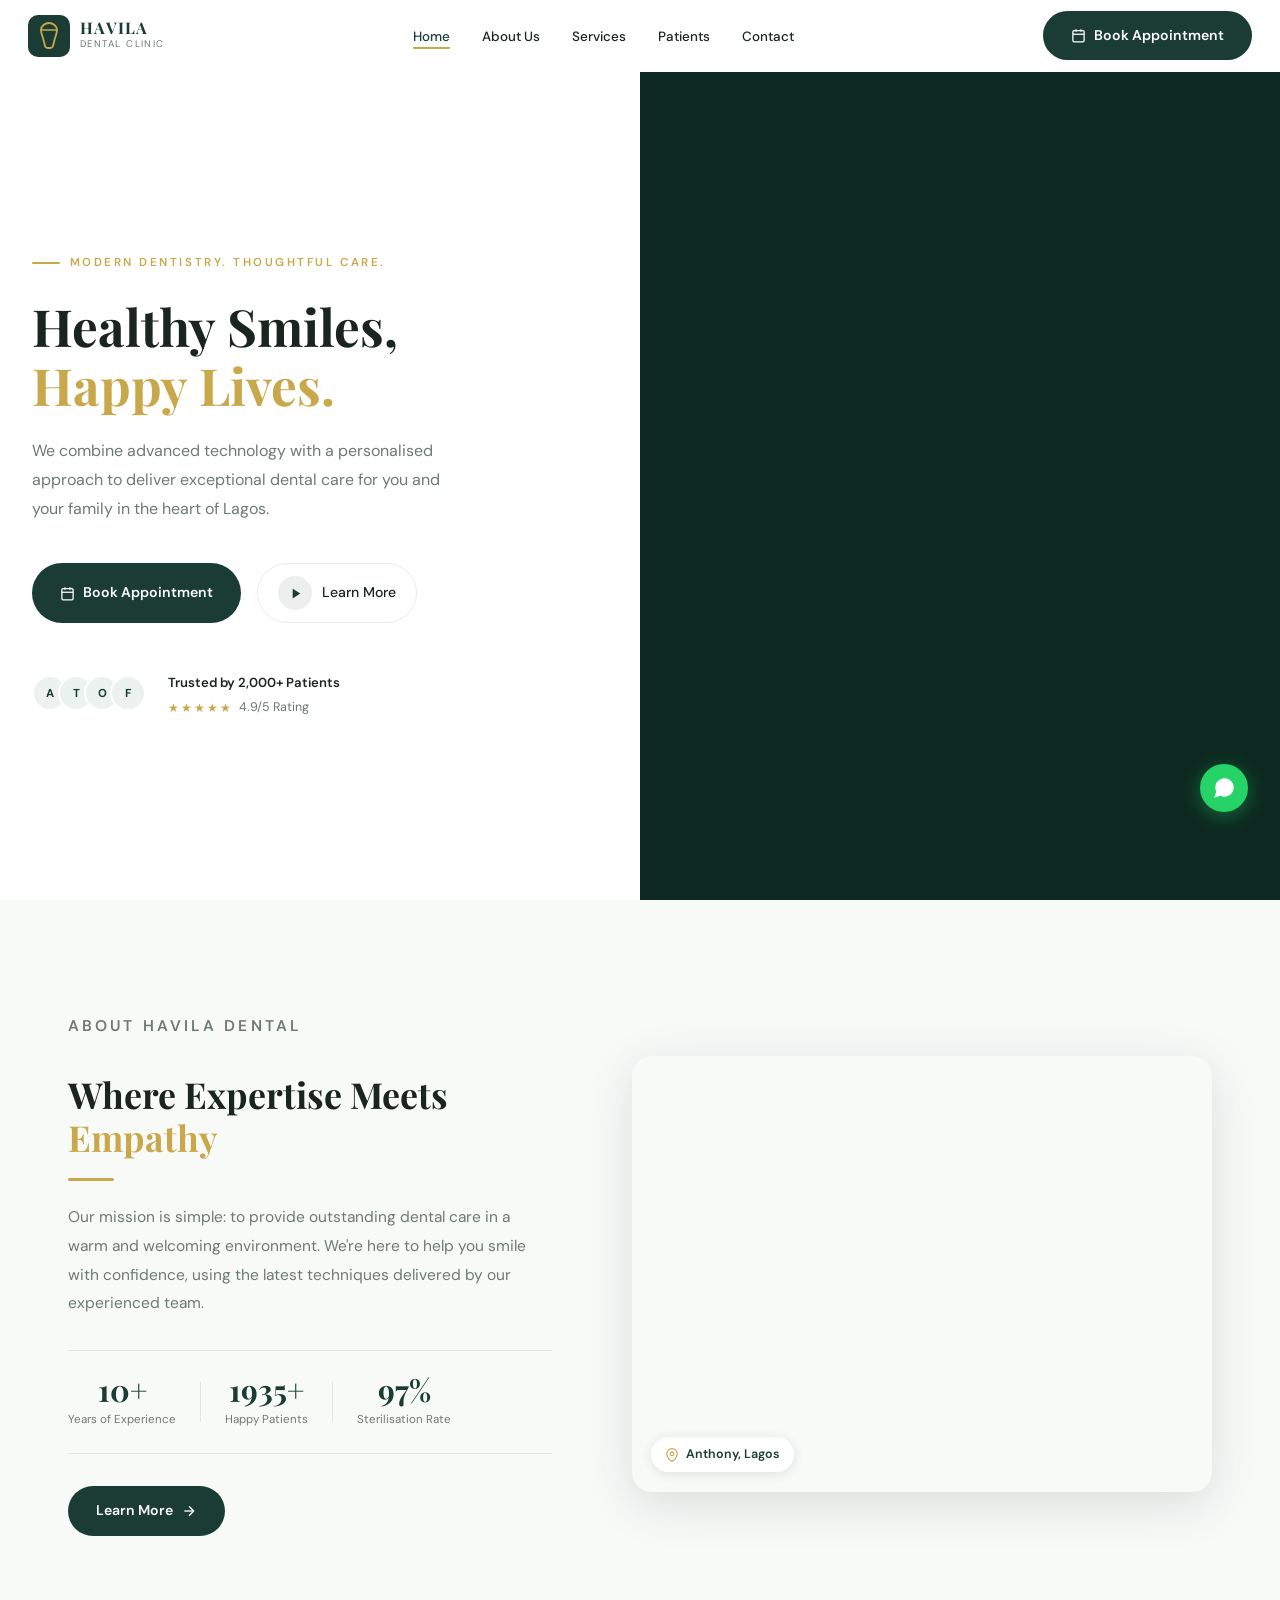
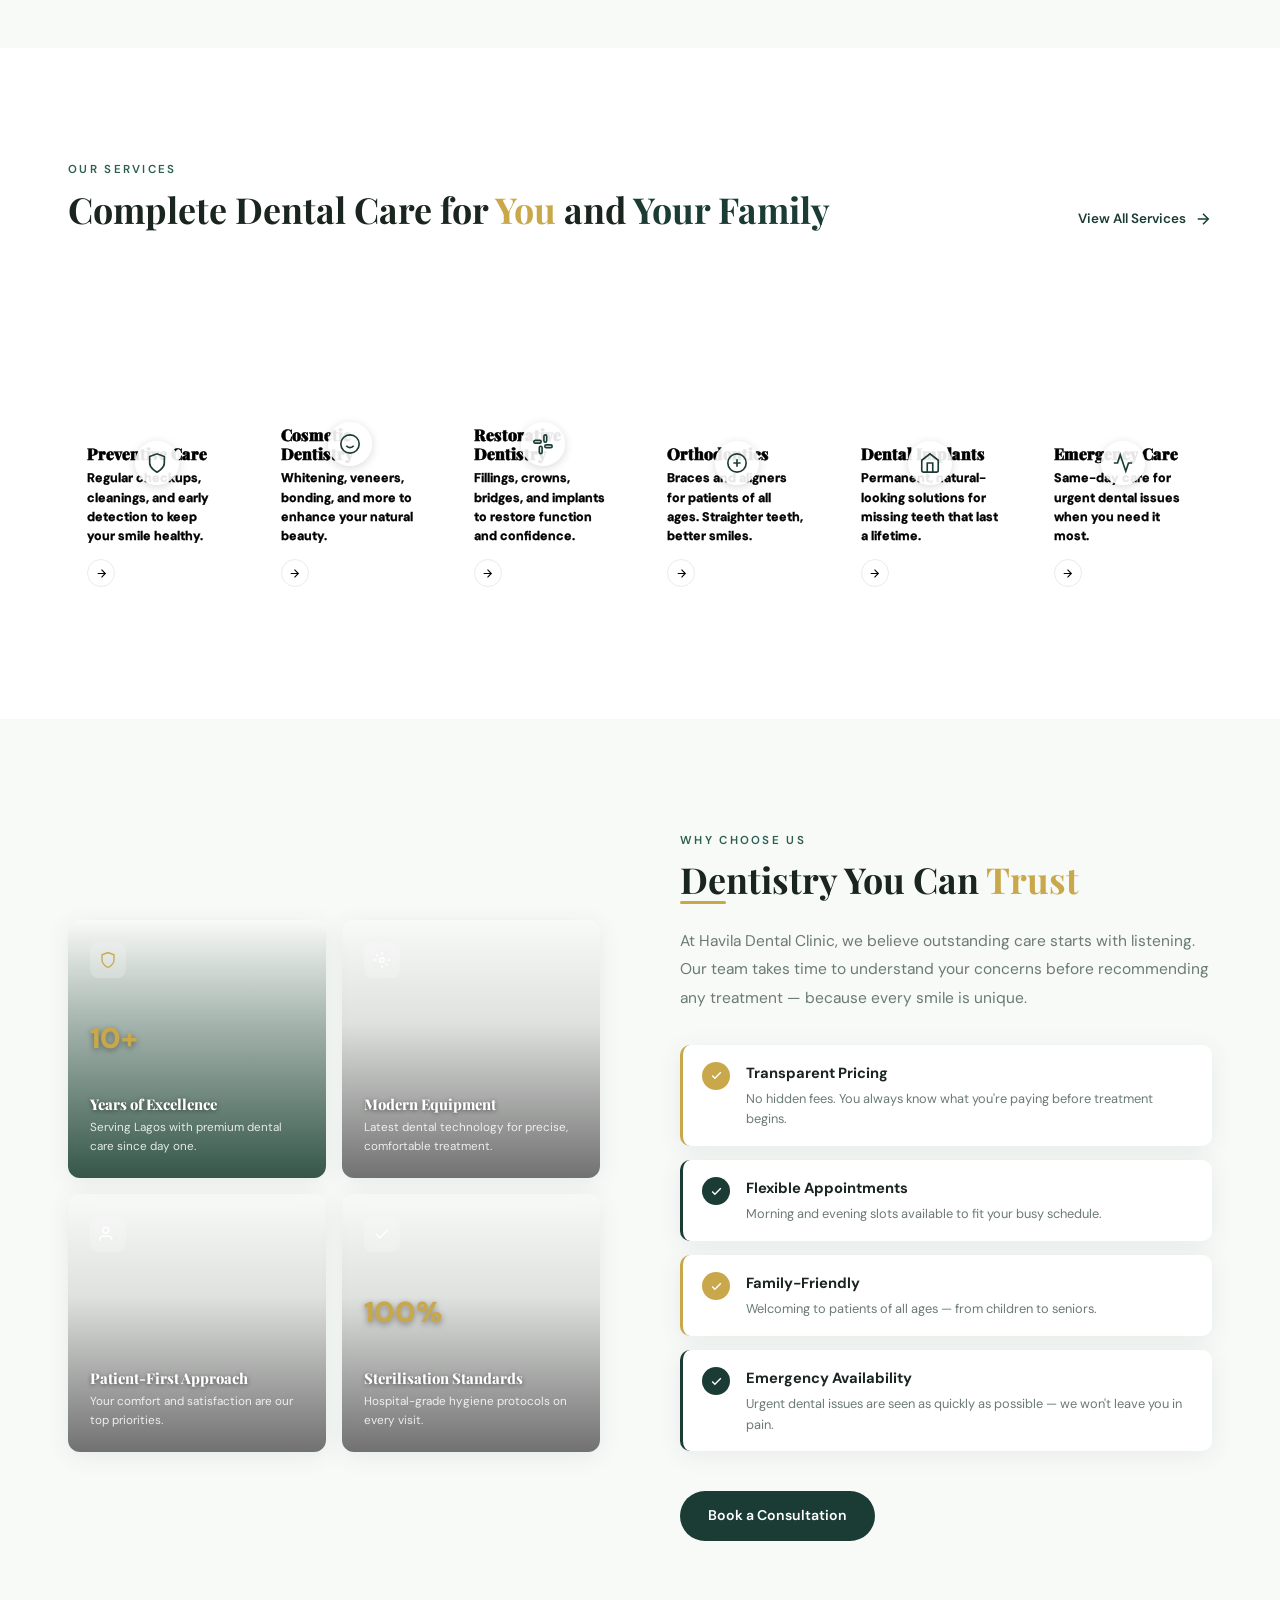
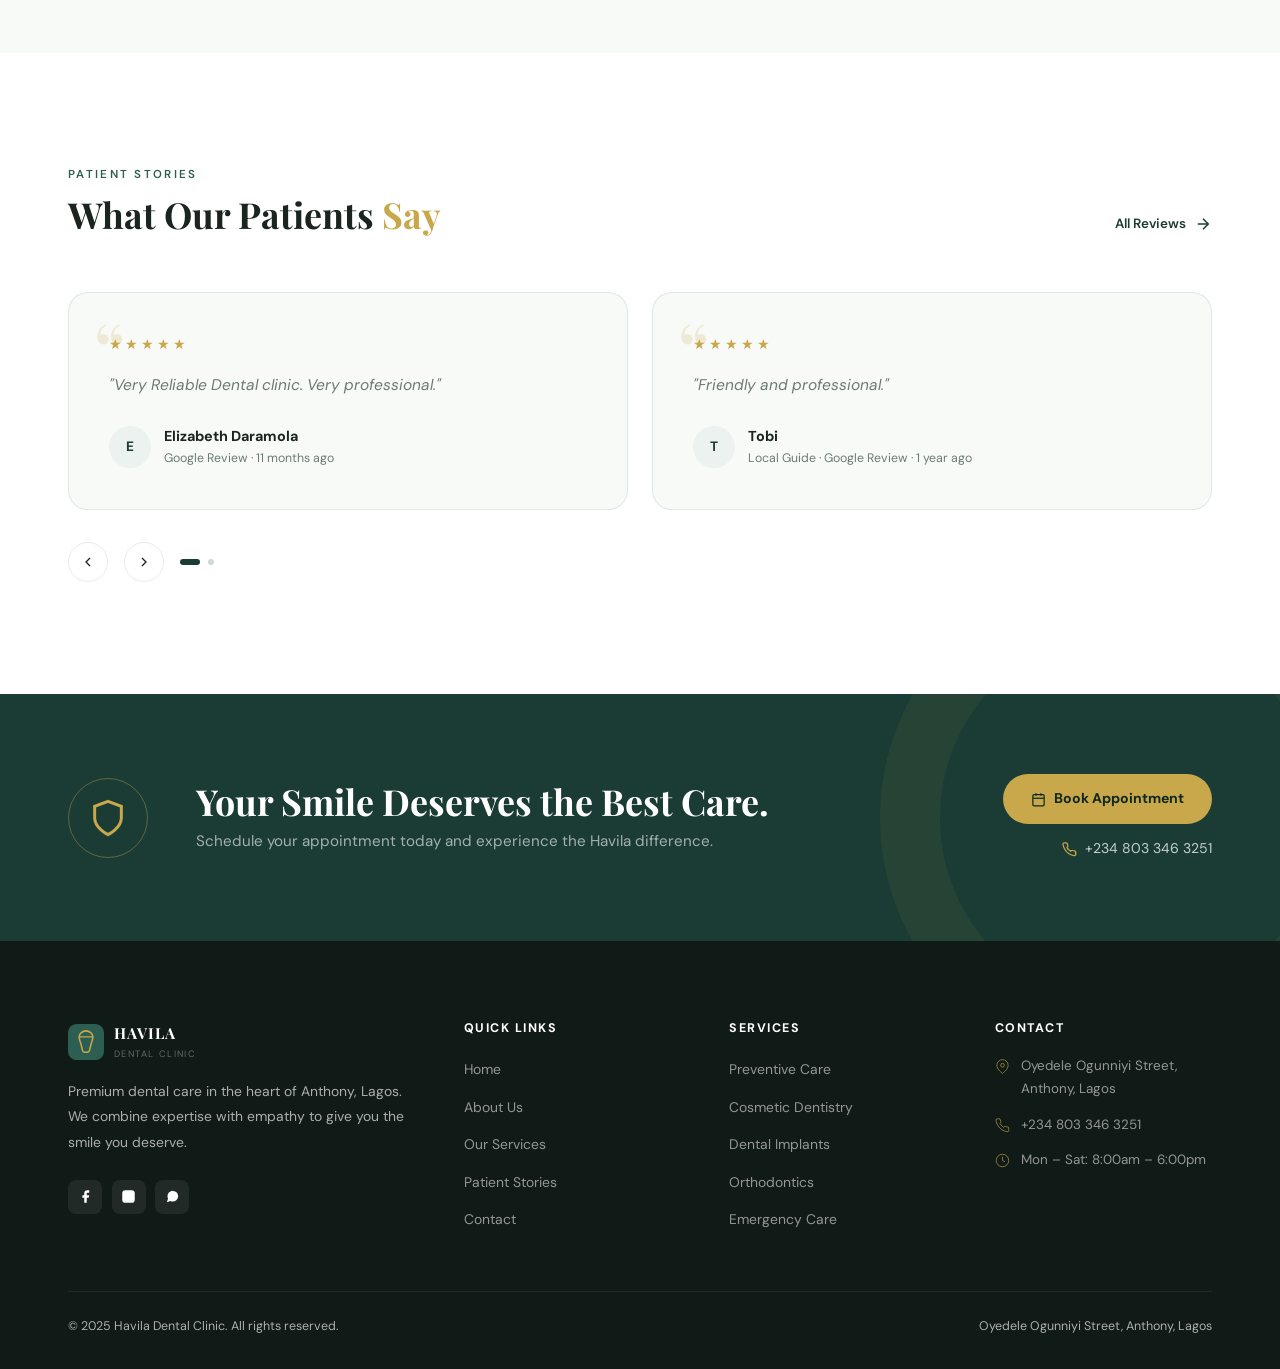
==== commit 90f0856d: "Mobile optimise + performance: lazy video play, backdrop-filter off on mobile, full breakpoint fixes" ====
--- a/index.html
+++ b/index.html
@@ -5,6 +5,7 @@
   <meta name="viewport" content="width=device-width, initial-scale=1.0" />
   <title>Havila Dental Clinic — Premium Dental Care in Lagos</title>
   <meta name="description" content="Havila Dental Clinic offers premium dental care in Anthony, Lagos. Book your appointment today." />
+  <meta name="theme-color" content="#1A3C34" />
   <link rel="preconnect" href="https://fonts.googleapis.com" />
   <link rel="preconnect" href="https://fonts.gstatic.com" crossorigin />
   <link href="https://fonts.googleapis.com/css2?family=Playfair+Display:ital,wght@0,700;0,800;1,700&family=DM+Sans:wght@400;500;600;700&display=swap" rel="stylesheet" />
@@ -98,7 +99,7 @@
   </div>
 
   <div class="hero-image">
-    <video class="hero-video" autoplay muted loop playsinline>
+    <video class="hero-video" autoplay muted loop playsinline preload="metadata">
       <source src="hero.mp4" type="video/mp4" />
     </video>
   </div>
--- a/styles.css
+++ b/styles.css
@@ -25,7 +25,7 @@
 }
 
 *, *::before, *::after { box-sizing: border-box; margin: 0; padding: 0; }
-html { scroll-behavior: smooth; }
+@media (prefers-reduced-motion: no-preference) { html { scroll-behavior: smooth; } }
 body {
   font-family: 'DM Sans', sans-serif;
   background: var(--white);
@@ -804,6 +804,18 @@
 .delay-5 { transition-delay: 0.5s; }
 
 /* ── RESPONSIVE ──────────────────────────────────────────── */
+/* ── touch targets ─────────────────────────────────────────── */
+.btn-primary, .btn-gold, .btn-ghost, .btn-outline,
+.nav-toggle, .nav-close, .testi-btn, .svc-arrow {
+  touch-action: manipulation;
+}
+
+/* ── reduce motion ─────────────────────────────────────────── */
+@media (prefers-reduced-motion: reduce) {
+  *, *::before, *::after { animation-duration: 0.01ms !important; transition-duration: 0.01ms !important; }
+  video { display: none; }
+}
+
 @media (max-width: 1200px) {
   .services-grid { grid-template-columns: repeat(3, 1fr); }
   .about-grid { grid-template-columns: 1fr; gap: 3rem; }
@@ -815,8 +827,9 @@
   .feature-item:nth-child(3) { border-right: 1px solid var(--border); border-top: 1px solid var(--border); }
   .feature-item:nth-child(4) { border-right: none; border-top: 1px solid var(--border); }
   .footer-grid { grid-template-columns: 1fr 1fr; }
-  .why-grid { grid-template-columns: 1fr; }
-  .why-visual { max-width: 500px; margin: 0 auto; }
+  .why-grid { grid-template-columns: 1fr; gap: 3rem; }
+  .why-visual { max-width: 560px; margin: 0 auto; aspect-ratio: auto; }
+  .why-card { min-height: 180px; }
   .about-page-grid { grid-template-columns: 1fr; }
   .services-page-grid { grid-template-columns: repeat(2, 1fr); }
   .team-grid { grid-template-columns: repeat(2, 1fr); }
@@ -825,32 +838,103 @@
 }
 
 @media (max-width: 768px) {
+  /* sections — halve the padding on mobile */
+  .about, .services, .why, .testimonials, .cta-banner, .footer,
+  .services-page, .about-page, .testimonials-page, .contact-page { padding-top: 4rem; padding-bottom: 4rem; }
+  .features { padding-bottom: 3rem; }
+
+  /* container narrower padding */
+  .container { padding: 0 18px; }
+
+  /* hero */
   .hero { grid-template-columns: 1fr; min-height: auto; }
-  .hero-content { padding: 3.5rem 1.5rem 2.5rem; }
-  .hero-image { min-height: 60vw; }
+  .hero-content { padding: 5rem 1.5rem 2.5rem; }
+  .hero-image { min-height: 55vw; }
+  .hero-badge { display: none; }
+
+  /* nav */
   .nav-links, .nav-right .btn-primary { display: none; }
   .nav-toggle { display: flex; }
+
+  /* remove backdrop-filter on mobile — very expensive */
+  #navbar { backdrop-filter: none; -webkit-backdrop-filter: none; background: rgba(255,255,255,0.98); }
+  .nav-mobile { backdrop-filter: none; -webkit-backdrop-filter: none; }
+  .svc-overlay { backdrop-filter: none; -webkit-backdrop-filter: none; }
+
+  /* about */
   .about-grid { grid-template-columns: 1fr; gap: 2.5rem; }
-  .about-inline-stats { gap: 1rem; }
+  .about-inline-stats { gap: 1rem; flex-wrap: wrap; justify-content: center; }
   .about-stat-num { font-size: 1.5rem; }
+  .about-video-wrap { aspect-ratio: 16 / 9; }
+
+  /* services */
   .services-grid { grid-template-columns: repeat(2, 1fr); }
+  .service-card { min-height: 260px; }
   .section-header { flex-direction: column; align-items: flex-start; gap: 1rem; }
-  .cta-inner { flex-direction: column; text-align: center; align-items: center; }
-  .cta-actions { align-items: center; }
+
+  /* why us */
+  .why-visual { max-width: 100%; }
+  .why-card { min-height: 160px; }
+  .why-card h4 { font-size: 0.85rem; margin-top: 1.5rem; }
+  .why-card p { font-size: 0.7rem; }
+  .why-card-num { font-size: 1.5rem; margin-top: 1.5rem; }
+  .why-item { padding: 0.8rem 1rem; }
+  .why-item-text h5 { font-size: 0.88rem; }
+  .why-item-text p { font-size: 0.78rem; }
+
+  /* testimonials */
+  .testi-card { flex: 0 0 calc(100% - 0.75rem); }
+  .testi-page-grid { grid-template-columns: 1fr; }
+
+  /* cta */
+  .cta-inner { flex-direction: column; text-align: center; align-items: center; gap: 1.5rem; }
+  .cta-actions { align-items: center; flex-direction: column; gap: 1rem; }
+
+  /* footer */
   .footer-grid { grid-template-columns: 1fr; gap: 2rem; }
   .footer-bottom { flex-direction: column; gap: 0.5rem; text-align: center; }
-  .testi-page-grid { grid-template-columns: 1fr; }
+
+  /* forms */
+  .form-row { grid-template-columns: 1fr; }
   .services-page-grid { grid-template-columns: 1fr; }
-  .testi-card { flex: 0 0 calc(100% - 0.75rem); }
-  .form-row { grid-template-columns: 1fr; }
   .values-grid { grid-template-columns: 1fr; }
   .team-grid { grid-template-columns: 1fr; }
+
+  /* features strip */
+  .features-inner { margin-top: -1rem; border-radius: var(--radius); }
 }
 
 @media (max-width: 480px) {
+  .container { padding: 0 14px; }
+
+  /* hero */
+  .hero-content { padding: 4.5rem 1rem 2rem; }
+  .hero h1 { font-size: 2rem; }
+  .hero-sub { font-size: 0.9rem; }
+  .hero-ctas { flex-direction: column; gap: 0.8rem; }
+  .hero-ctas .btn-primary, .hero-ctas .btn-ghost { width: 100%; justify-content: center; }
+
+  /* services — single column on very small screens */
   .services-grid { grid-template-columns: 1fr; }
-  .hero-ctas { flex-direction: column; }
+  .service-card { min-height: 240px; }
+
+  /* why cards — stack properly */
+  .why-visual { grid-template-columns: 1fr 1fr; }
+  .why-card.featured { grid-column: 1 / -1; min-height: 180px; }
+  .why-card { min-height: 140px; }
+
+  /* features */
   .features-grid { grid-template-columns: 1fr; }
-  .feature-item { border-right: none !important; border-top: 1px solid var(--border); }
+  .feature-item { border-right: none !important; border-top: 1px solid var(--border); padding: 1.6rem 1.4rem; }
   .feature-item:first-child { border-top: none; }
-}
+
+  /* section titles */
+  .section-title { font-size: 1.6rem; }
+  .why .section-title { font-size: 1.6rem; }
+
+  /* buttons full-width where needed */
+  .why-content .btn-primary { width: 100%; justify-content: center; }
+
+  /* footer */
+  .footer-socials { justify-content: flex-start; }
+}
